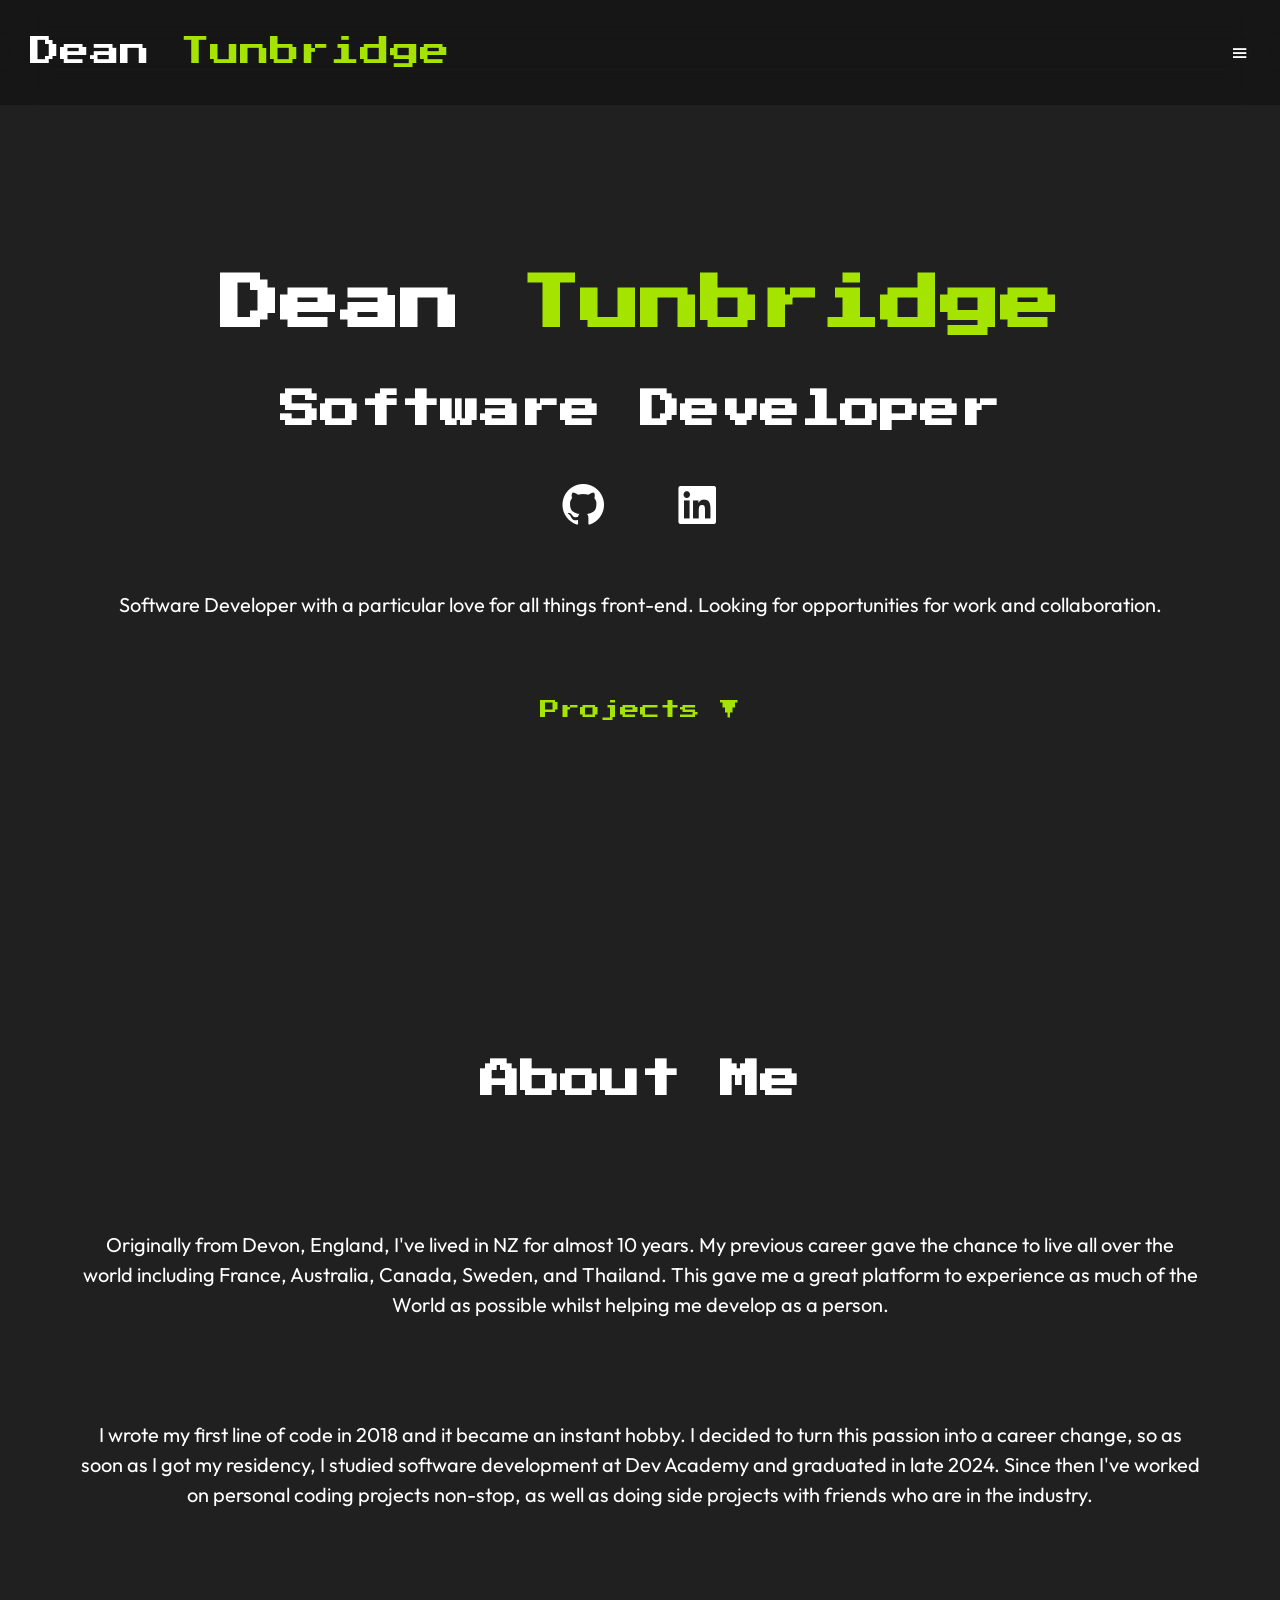
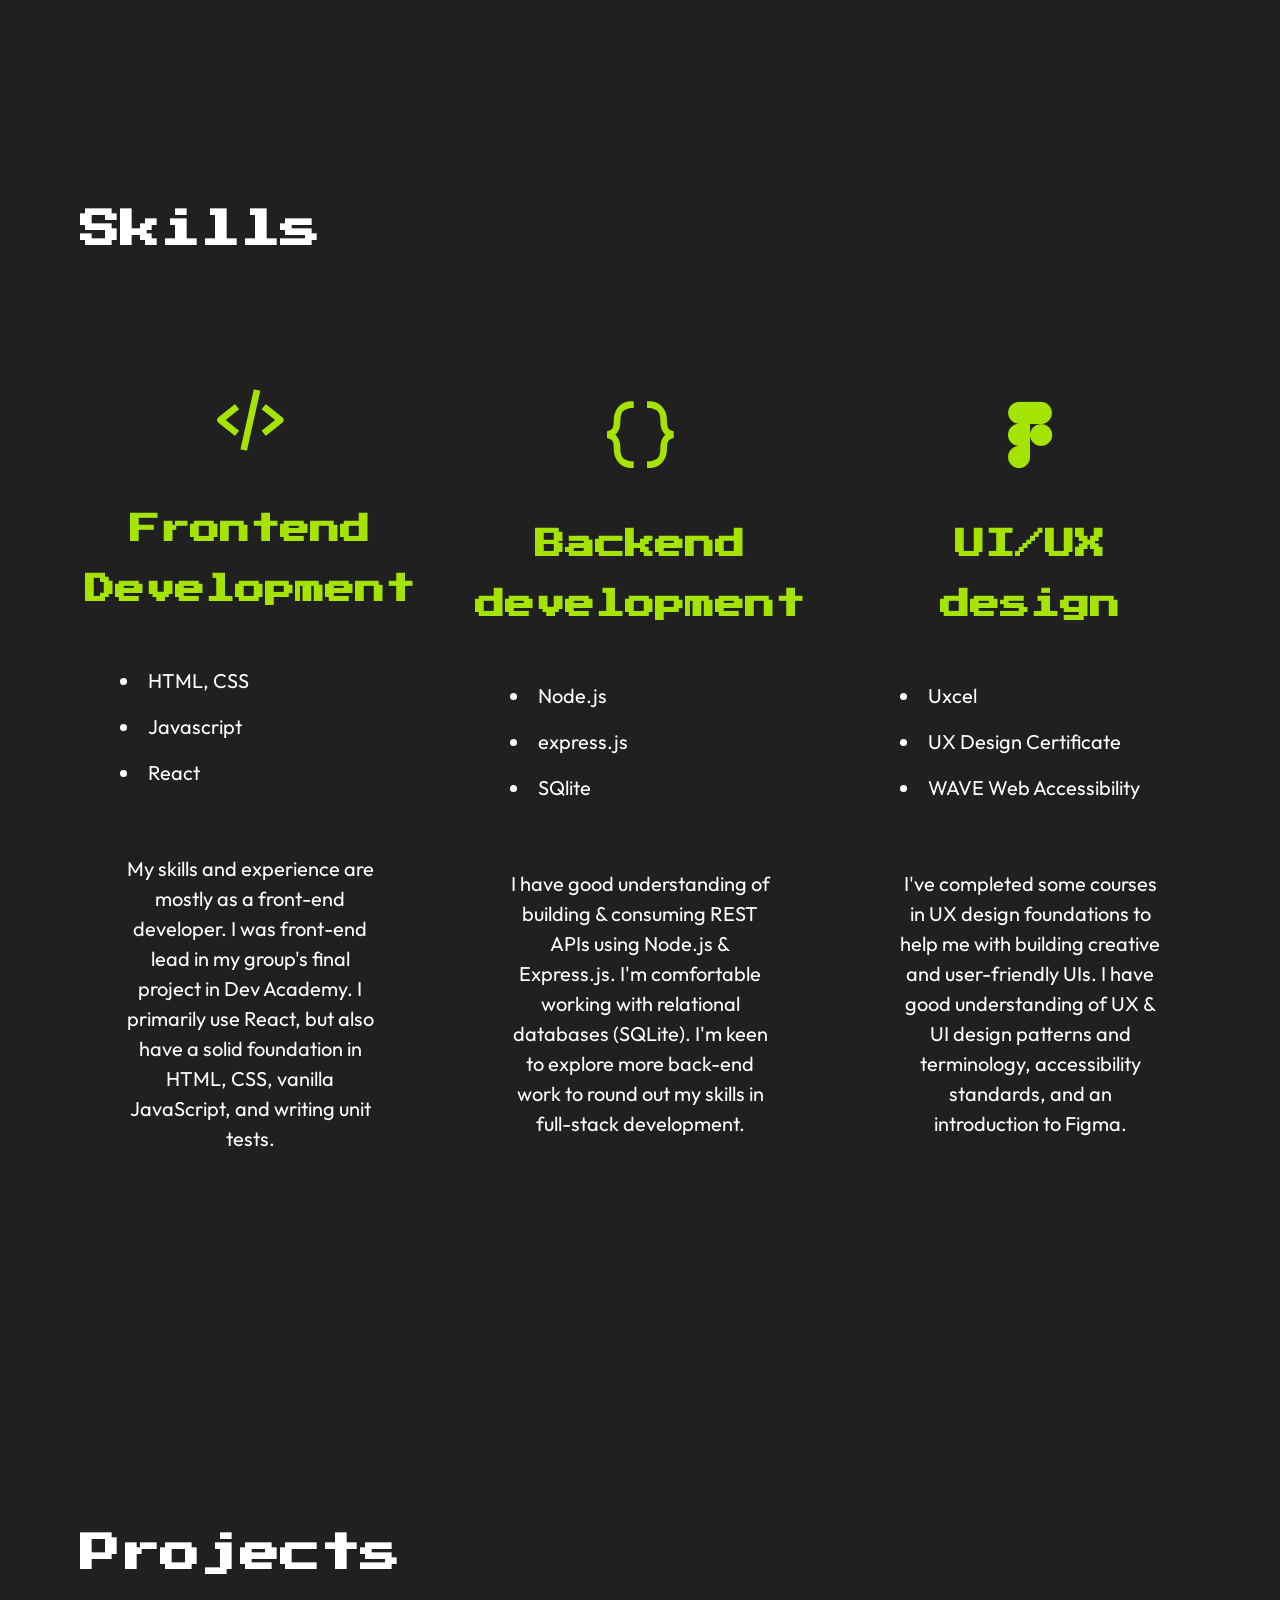
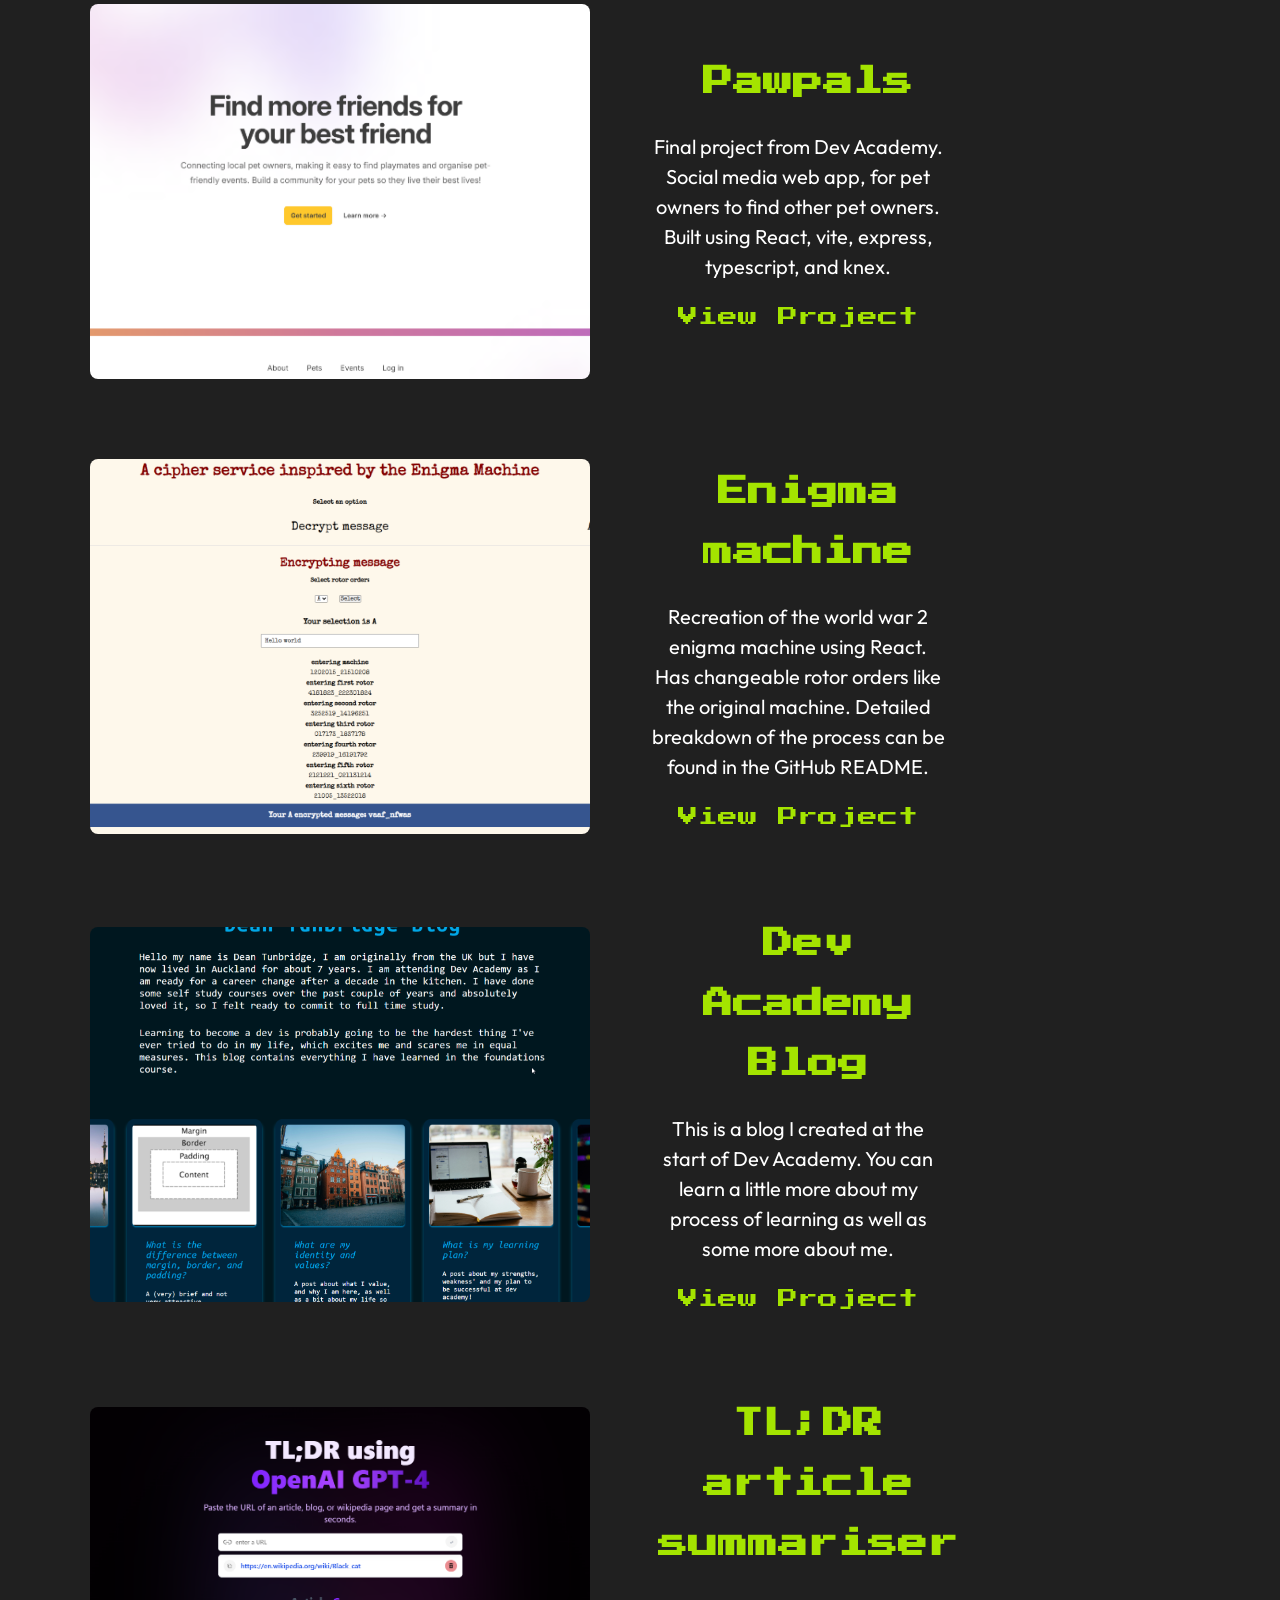
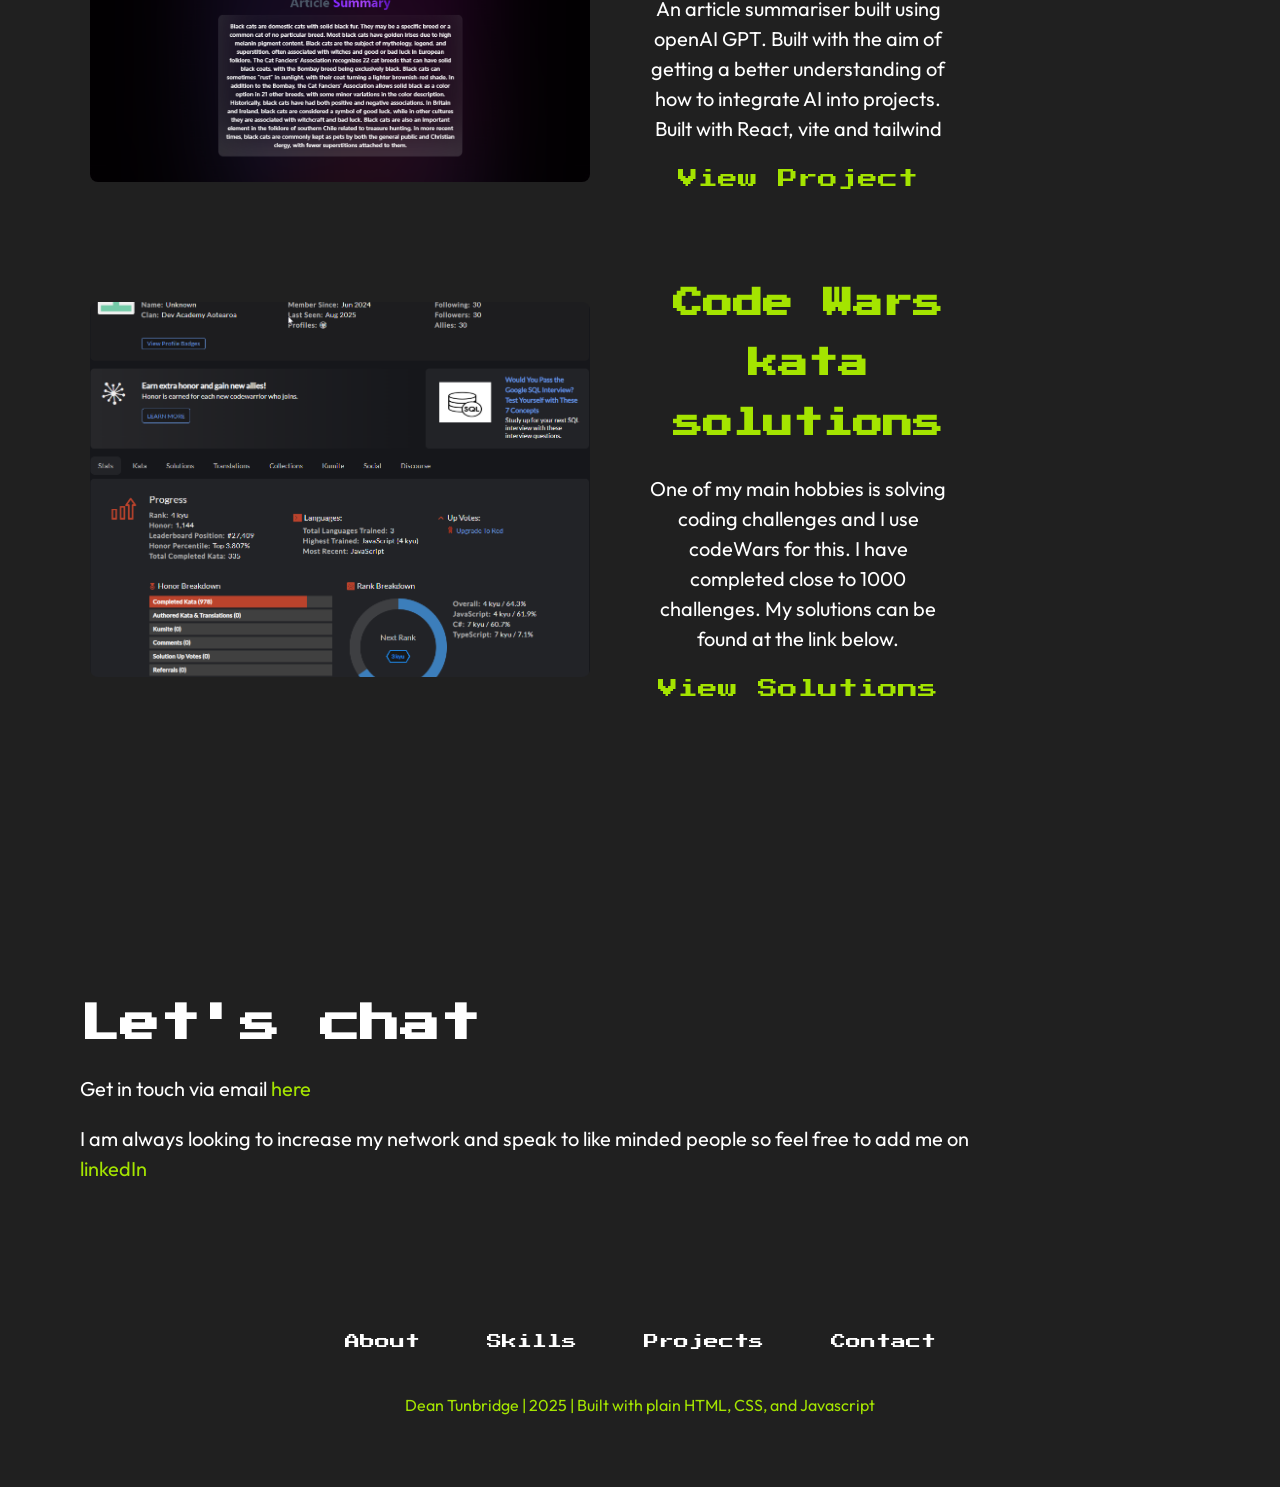
==== index.html @ 89204136 "fix typo and capitalise words" ====
<!DOCTYPE html>
<html lang="en">
  <head>
    <meta charset="UTF-8" />
    <meta name="viewport" content="width=device-width, initial-scale=1.0" />
    <title>Dean Portfolio</title>
    <link rel="stylesheet" href="style.css" />
    <link
      href="https://unpkg.com/boxicons@2.1.4/css/boxicons.min.css"
      rel="stylesheet" />
    <link
      href="https://fonts.googleapis.com/css2?family=Poppins:wght@400;500;700;800&display=swap"
      rel="stylesheet" />
    <link
      href="https://fonts.googleapis.com/css2?family=Press+Start+2P&display=swap"
      rel="stylesheet" />
    <link
      href="https://fonts.googleapis.com/css2?family=Outfit:wght@100..900&display=swap"
      rel="stylesheet" />
    <link
      href="https://fonts.googleapis.com/css2?family=Open+Sans:ital,wght@0,300..800;1,300..800&display=swap"
      rel="stylesheet" />
  </head>
  <body>
    <header class="header">
      <a href="#home" class="logo logo-font"
        >Dean <span class="logo-font">Tunbridge</span></a
      >

      <nav class="navbar">
        <a href="#home">Home</a>
        <a href="#about">About</a>
        <a href="#skills">Skills</a>
        <a href="#projects">Projects</a>
        <a href="#contact">Let's chat ▼</a>
      </nav>

      <i id="menu-icon" class="bx bx-menu"></i>
      <!-- 
      <a class="gradient-btn" href="#contact">Contact</a> -->
    </header>

    <section class="home" id="home">
      <!-- <div class="home-img">
        <img src="sprite.png" alt="sprite" />
      </div> -->
      <div class="home-content">
        <h1>Dean <span> Tunbridge</span></h1>
        <h2>Software Developer</h2>
        <div class="social-icons">
          <a href="https://github.com/dean-tunbridge">
            <i class="bx bxl-github"></i>
          </a>
          <a href="https://www.linkedin.com/in/deantunbridge">
            <i class="bx bxl-linkedin-square"></i>
          </a>
        </div>
        <p>
          Software Developer with a particular love for all things front-end.
          Looking for opportunities for work and collaboration.
        </p>

        <div class="btn-group">
          <a href="#projects" class="btn">Projects ▼</a>
        </div>
      </div>
    </section>

    <section class="about" id="about">
      <div class="about-content">
        <h2>About Me</h2>
        <p>
          Originally from Devon, England, I've lived in NZ for almost 10 years.
          My previous career gave the chance to live all over the world
          including France, Australia, Canada, Sweden, and Thailand. This gave
          me a great platform to experience as much of the World as possible
          whilst helping me develop as a person.
        </p>
        <p>
          I wrote my first line of code in 2018 and it became an instant hobby.
          I decided to turn this passion into a career change, so as soon as I
          got my residency, I studied software development at Dev Academy and
          graduated in late 2024. Since then I've worked on personal coding
          projects non-stop, as well as doing side projects with friends who are
          in the industry.
        </p>
      </div>
    </section>

    <section class="skills" id="skills">
      <h2>Skills</h2>
      <div class="skills-container">
        <div class="skills-box">
          <div class="skills-info">
            <i class="bx bx-code-alt"></i>
            <h3>Frontend Development</h3>
            <ul>
              <li>HTML, CSS</li>
              <li>Javascript</li>
              <li>React</li>
            </ul>
            <p>
              My skills and experience are mostly as a front-end developer. I
              was front-end lead in my group's final project in Dev Academy. I
              primarily use React, but also have a solid foundation in HTML,
              CSS, vanilla JavaScript, and writing unit tests.
            </p>
          </div>
        </div>

        <div class="skills-box">
          <div class="skills-info">
            <i class="bx bx-code-curly"></i>
            <h3>Backend development</h3>
            <ul>
              <li>Node.js</li>
              <li>express.js</li>
              <li>SQlite</li>
            </ul>
            <p>
              I have good understanding of building & consuming REST APIs using
              Node.js & Express.js. I'm comfortable working with relational
              databases (SQLite). I'm keen to explore more back-end work to
              round out my skills in full-stack development.
            </p>
          </div>
        </div>

        <div class="skills-box">
          <div class="skills-info">
            <i class="bx bxl-figma"></i>
            <h3>UI/UX design</h3>
            <ul>
              <li>Uxcel</li>
              <li>UX Design Certificate</li>
              <li>WAVE Web Accessibility</li>
            </ul>
            <p>
              I've completed some courses in UX design foundations to help me
              with building creative and user-friendly UIs. I have good
              understanding of UX & UI design patterns and terminology,
              accessibility standards, and an introduction to Figma.
            </p>
          </div>
        </div>
      </div>
    </section>

    <section class="projects" id="projects">
      <h2>Projects</h2>
      <div class="projects-box">
        <div class="project-card">
          <img class="project-img" src="pawpals-before.png" alt="pawpals" />
          <div class="project-text-content">
            <h3>Pawpals</h3>
            <p>
              Final project from Dev Academy. Social media web app, for pet
              owners to find other pet owners. Built using React, vite, express,
              typescript, and knex.
            </p>
            <a href="https://pawpals.pushed.nz/" class="card-link">
              <span class="projects-btn">View Project</span>
            </a>
          </div>
        </div>

        <div class="project-card">
          <img class="project-img" src="enigma-before.png" alt="enigma" />
          <div class="project-text-content">
            <h3>Enigma machine</h3>
            <p>
              Recreation of the world war 2 enigma machine using React. Has
              changeable rotor orders like the original machine. Detailed
              breakdown of the process can be found in the GitHub README.
            </p>
            <a
              href="https://github.com/dean-tunbridge/enigma-machine"
              class="card-link">
              <span class="projects-btn">View Project</span>
            </a>
          </div>
        </div>

        <div class="project-card">
          <img class="project-img" src="blog-before.png" alt="blog" />
          <div class="project-text-content">
            <h3>Dev Academy Blog</h3>
            <p>
              This is a blog I created at the start of Dev Academy. You can
              learn a little more about my process of learning as well as some
              more about me.
            </p>
            <a
              href="https://github.com/dean-tunbridge/dean-tunbridge.github.io"
              class="card-link">
              <span class="projects-btn">View Project </span>
            </a>
          </div>
        </div>

        <div class="project-card">
          <img class="project-img" src="TLDR-after.png" alt="TLDR" />
          <div class="project-text-content">
            <h3>TL;DR article summariser</h3>
            <p>
              An article summariser built using openAI GPT. Built with the aim
              of getting a better understanding of how to integrate AI into
              projects. Built with React, vite and tailwind
            </p>
            <a
              href="https://github.com/dean-tunbridge/ai-tldr"
              class="card-link">
              <span class="projects-btn">View Project</span>
            </a>
          </div>
        </div>

        <div class="project-card">
          <img class="project-img" src="codewars-before.png" alt="codewars" />
          <div class="project-text-content">
            <h3>Code Wars kata solutions</h3>
            <p>
              One of my main hobbies is solving coding challenges and I use
              codeWars for this. I have completed close to 1000 challenges. My
              solutions can be found at the link below.
            </p>
            <a
              href="https://www.codewars.com/users/dean-tunbridge/completed_solutions"
              class="card-link">
              <span class="projects-btn">View Solutions</span>
            </a>
          </div>
        </div>
      </div>
    </section>

    <!-- <section class="contact" id="contact">
      <h2 class="heading">Let's chat</h2>

      <form action="#">
        <div class="input-group">
          <div class="input-box">
            <label for="name">Name</label>
            <input type="text" id="name" placeholder="Name" />
            <label for="email">Email</label>
            <input type="email" id="email" placeholder="email" />
          </div>
          <div class="input-box">
            <label for="contact">Contact Number</label>
            <input type="number" id="contact" placeholder="Contact Number" />
            <label for="subject">Subject</label>
            <input type="text" id="subject" placeholder="Subject" />
          </div>
        </div>
        <div class="input-group-2">
          <label for="message">Your Message</label>
          <textarea
            id="message"
            placeholder="Your Message"
            cols="38"
            rows="10"></textarea>

          <input type="submit" value="Send Message" class="btn" />
        </div>
      </form>
    </section> -->

    <section section class="contact" id="contact">
      <h2>Let's chat</h2>
      <p>
        Get in touch via email
        <a href="mailto:deantunbridgedev@gmail.com">here</a>
      </p>
      <p>
        I am always looking to increase my network and speak to like minded
        people so feel free to add me on
        <a href="https://www.linkedin.com/in/deantunbridge" class="card-link"
          >linkedIn</a
        >
      </p>
    </section>
    <footer>
      <ul>
        <li>
          <a href="#about">About</a>
        </li>
        <li>
          <a href="#skills">Skills</a>
        </li>
        <li>
          <a href="#projects">Projects</a>
        </li>
        <li>
          <a href="#contact">Contact</a>
        </li>
      </ul>
      <p class="copyright">
        Dean Tunbridge | 2025 | Built with plain HTML, CSS, and Javascript
      </p>
    </footer>
    <script src="script.js"></script>
  </body>
</html>
---- style.css ----
* {
  margin: 0;
  padding: 0;
  box-sizing: border-box;
  text-decoration: none;
  scroll-behavior: smooth;
  font-family: 'Outfit', sans-serif;
}

/* CURSOR */
/* *,
input,
textarea,
select,
button,
a,
img {
  cursor: url('/cursor.png'), auto !important;
}

body.click,
body.click * {
  cursor: url('/cursor-click.png'), auto !important;
} */

:root {
  /* BASE COLORS */
  --bg-color: #202020;
  --secondary-bg-color: #6b950005;
  --white: #ffffff;
  --primary-color: #545454;
  --secondary-color: #a4e400;

  /* NEW PALETTE IDEAS */
  --eggshell: #faf3dd;
}

html {
  overflow-x: hidden;
  font-size: 20px;
}

body {
  background: var(--bg-color);
  color: var(--white);
  /* cursor: url('/cursor.png'), auto; */
}

h1,
h2,
h3 {
  font-family: 'Press Start 2P', system-ui;
}

h1 {
  color: white;
  font-size: 3rem;
  line-height: 150%;
}

h2 {
  color: var(--white);
  font-size: 2rem;
  padding-top: 1.5rem;
  line-height: 150%;
}

h3 {
  color: var(--secondary-color);
  font-size: 1.5rem;
  line-height: 200%;
}

p {
  margin: 1rem 0;
  font-size: 1rem;
  line-height: 150%;
}

section {
  height: auto;
  padding: 4rem;
  margin: 4rem auto 0 auto;
  max-width: 1280px;
}

/* HEADER */

.header {
  position: fixed;
  width: 100%;
  top: 0;
  left: 0;
  padding: 1.5rem;
  background: rgba(0, 0, 0, 0.3);
  backdrop-filter: blur(20px);
  display: flex;
  justify-content: space-between;
  align-items: center;
  z-index: 1000;
}

#menu-icon {
  font-size: 1rem;
  color: var(--white);
  display: none;
  cursor: pointer;
}

.logo {
  font-size: 1.5rem;
  color: var(--white);
  transition: 0.2s ease-in-out;
}

.logo-font {
  font-family: 'Press Start 2P', system-ui;
}

.logo:hover {
  transform: scale(1.02) translateY(-5px);
}

span {
  font-family: 'Press Start 2P', system-ui;
  color: #a4e400;
  line-height: 150%;
}

/* NAVBAR */

.navbar.active {
  z-index: 1000;
  background: rgba(0, 0, 0, 0.3);
  backdrop-filter: blur(20px);
  width: 33%;
}

.navbar a {
  font-size: 0.5rem;
  font-family: 'Press Start 2P', system-ui;
  color: var(--white);
  margin-left: 4rem;
  transition: 0.2s ease-in-out;
  border-bottom: 3px solid transparent;
}

.navbar a:hover {
  color: var(--secondary-color);
}

.navbar a:nth-child(5) {
  color: var(--secondary-color);
}

.navbar a:nth-child(5):hover {
  color: var(--white);
}

/* HOME SECTION */

.home {
  display: flex;
  align-items: center;
  justify-content: center;
  gap: 1rem;
}

.home-content {
  display: flex;
  flex-direction: column;
  align-items: center;
  text-align: left;
  padding-top: 4rem;
}

.home-img img {
  width: 400px;
  height: 400px;
  justify-content: center;
  align-items: center;
  border: 8px #a0a0a0 solid;
  border-radius: 8px;
  transition: transform 0.2s ease;
}

.home-img img:hover {
  transform: scale(1.01) translateY(-2px);
  box-shadow: inset -4px -4px #2c2c2c;
  border-radius: 8px;
}

/* SOCIAL ICONS & BUTTONS*/

.social-icons a {
  display: inline-flex;
  justify-content: center;
  align-items: center;
  font-size: 2.5rem;
  padding: 1rem;
  background: transparent;
  color: white;
  margin: 1rem 0.5rem;
  transition: 0.2s ease-in-out;
}

.social-icons a:hover {
  color: #00b8f8;
  transform: scale(1.01) translateY(-2px);
}

.social-icons a:first-child:hover {
  color: white;
  transform: scale(1.01) translateY(-2px);
}

.btn-group {
  margin-top: 1.5rem;
  padding-top: 1.5rem;
  display: flex;
  gap: 1.5rem;
}

.btn {
  font-family: 'Press Start 2P', system-ui;
  font-size: 1rem;
  color: var(--secondary-color);
  background-color: var(--bg-color);
  white-space: nowrap;
}

.btn:hover {
  color: #537400;
}

/* ABOUT ME SECTION */

.about {
  display: flex;
  justify-content: center;
  align-items: center;
  text-align: left;
}

.about-content {
  display: flex;
  flex-direction: column;
  gap: 3rem;
}

.about-content .btn {
  max-width: 33%;
  margin: 0;
}

::-webkit-scrollbar {
  width: 20px;
}

::-webkit-scrollbar-thumb {
  background-color: #a4e400;
}

::-webkit-scrollbar-track {
  background-color: var(--main-color);
}

/* SKILLS SECTION */

.skills {
  color: black;
}

.skills-container {
  display: grid;
  grid-template-columns: repeat(auto-fit, minmax(300px, 1fr));
  justify-content: center;
  gap: 2rem;
  padding: 4rem 0;
  max-width: 1400px;
  margin: 0 auto;
}

.skills-box {
  background-color: var(--secondary-bg-color);
  color: white;
  transition: 0.2s ease-in-out;
  border-radius: 8px;
  display: flex;
  justify-content: center;
  align-items: center;
  height: 100%;
  width: 100%;
}

.skills-info {
  display: flex;
  flex-direction: column;
  justify-content: center;
  align-items: center;
  padding: 2rem;
  max-width: 400px;
  width: 100%;
  text-align: center;
}

.skills-info i {
  font-size: 4rem;
  margin: 2rem 0;
  color: #a4e400;
}

.skills-info h4 {
  font-family: 'Press Start 2P', system-ui;
  font-size: 1rem;
  color: #a4e400;
}

.skills-info ul {
  list-style-position: inside;
  padding-left: 0;
  margin: 1.5rem 0;
  width: 100%;
  max-width: 300px;
  text-align: left;
}

.skills-info li {
  margin: 0.8rem 0;
  font-size: 1rem;
  line-height: 1.5;
}

/* PROJECTS SECTION */

.projects-box {
  display: flex;
  flex-direction: column;
  place-items: left;
  gap: 2rem;
  row-gap: 2rem;
  align-items: left;
  justify-content: left;
}

.project-card {
  background-color: var(--secondary-bg-color);
  display: flex;
  align-items: center;
  text-align: left;
  border-radius: 8px;
  padding: 1rem;
  margin: 1rem 0;
  width: 100%;
}

.project-card h3 {
  margin-left: 1rem;
}

.project-card p {
  margin: 1rem;
}

.project-text-content {
  display: flex;
  flex-direction: column;
  justify-content: center;
  align-items: center;
  text-align: center;
  flex: 1;
}

.projects-btn {
  font-family: 'Press Start 2P', system-ui;
  font-size: 1rem;
  color: var(--secondary-color);
  background-color: var(--second-bg-color);
  white-space: nowrap;
  margin-top: 2rem;
}

.projects-btn:hover {
  color: #537400;
}

.project-card img {
  width: 100%;
  max-width: 500px;
  height: auto;
  aspect-ratio: 4 / 3;
  object-fit: cover;
  border-radius: 8px;
  padding: 0;
  margin: 0;
  display: block;
}

.card-link {
  display: block;
  text-decoration: none;
  color: inherit;
}

/* CONTACT SIMPLE EMAIL AND LINKEDIN */

.contact a {
  color: var(--secondary-color);
}

/* CONTACT FULL FORM LAYOUT*/

.contact form {
  display: flex;
  flex-direction: column;
  align-items: center;
  justify-content: center;
  gap: 3rem;
  margin: 5rem;
}

.contact input {
  padding-top: 3rem;
  border: none;
}

.contact form .input-box input,
.contact form textarea {
  font-family: 'Press Start 2P', system-ui;
  width: 100%;
  padding: 2.5rem;
  margin: 3rem 0;
  font-size: 1.5rem;
  border-radius: 8px;
  color: black;
  background-color: var(white);
  resize: none;
}

.input-group label {
  font-family: 'Press Start 2P', system-ui;
  color: var(--secondary-color);
  font-size: 1.5rem;
  text-align: left;
}

.input-group-2 label {
  font-family: 'Press Start 2P', system-ui;
  color: var(--secondary-color);
  font-size: 1.5rem;
  text-align: left;
}

/* FOOTER */

footer {
  background-color: var(--bg-color);
  padding: 50px 0;
}

footer ul {
  text-align: center;
  font-size: 0.75rem;
}

footer ul li {
  display: inline-block;
  margin: 0 32px;
}

footer ul li a {
  font-family: 'Press Start 2P', system-ui;
  color: white;
  transition: 0.2s ease-in-out;
}

footer ul li a:hover {
  border-bottom: 3px solid var(--main-color);
}

footer .copyright {
  color: var(--secondary-color);
  text-align: center;
  margin-top: 40px;
  font-size: 16px;
}

/* RESPONSIVE */

/* larger screens */
@media (max-width: 1285px) {
  #menu-icon {
    display: block;
  }

  .navbar {
    position: absolute;
    top: 100%;
    right: 0;
    width: 50%;
    padding: 1rem 3rem;
    background: rgba(0, 0, 0, 0.8);
    border-bottom-left-radius: 2rem;
    border-left: 2px solid var(--main-color);
    border-bottom: 2px solid var(--main-color);
    display: none;
  }

  .navbar a {
    display: block;
    font-size: 2rem;
    margin: 3rem;
    color: var(--white);
  }

  .navbar.active {
    display: block;
  }

  .home {
    flex-direction: column-reverse;
    margin: 5rem 0;
    gap: 5rem;
  }

  .home-content {
    align-items: center;
    text-align: center;
  }

  .home-img {
    width: 56vw;
  }

  .about {
    flex-direction: column-reverse;
    text-align: center;
  }

  .about h2 {
    text-align: center;
    margin: 2rem 0;
  }

  .about img {
    width: 52vw;
  }

  .skills-info {
    max-width: 400px;
    width: 100%;
    padding: 2rem;
    margin: 2rem auto;
  }

  .skills-container {
    display: grid;
    grid-template-columns: repeat(auto-fit, minmax(300px, 1fr));
    align-items: left;
    gap: 2.5rem;
    padding: 0;
    margin: 0;
  }

  .skills-box {
    display: flex;
    justify-content: left;
    align-items: left;
    height: 100%;
    background-color: var(--second-bg-color);
    transition: 0.2s ease-in-out;
    color: white;
  }

  .project-card {
    display: flex;
    align-items: left;
    text-align: left;
    background-color: var(--second-bg-color);
    border-radius: 8px;
    padding: 0.5rem;
    margin: 0.5rem 0;
    gap: 2rem;
    width: 100%;
    max-width: 80%;
  }

  .contact form {
    flex-direction: column;
  }
}

/* Tablets */
@media (max-width: 1024px) {
  html {
    font-size: 45%;
  }

  .home-content h1,
  .home-content h3 {
    font-size: 1.2rem;
  }

  .skills-info h4 {
    font-size: 2rem;
  }

  .skills-info p,
  .skills-info li {
    font-size: 1.4rem;
  }

  .project-card {
    flex-direction: column;
    max-width: 90%;
  }

  .project-card img {
    width: 100%;
    height: 220px;
    object-fit: cover;
    margin: 0 auto;
    border-radius: 20px;
  }
}

/* Phones */
@media (max-width: 768px) {
  html {
    font-size: 42%;
  }

  .header {
    padding: 2rem 5%;
  }

  section {
    padding: 6rem 5%;
    margin-top: 8rem;
  }

  .home-content h1 {
    font-size: 2.8rem;
  }

  .home-content h3 {
    font-size: 1.2rem;
  }

  .home-content p,
  .about-content p,
  .skills-info p,
  .project-card p {
    font-size: 1.3rem;
  }

  .about-content h2,
  .skills h2,
  .project-card h3 {
    font-size: 1.3rem;
  }

  .skills-info i {
    font-size: 4rem;
  }

  .skills-info h4 {
    font-size: 2rem;
  }

  .skills-info li {
    font-size: 1.3rem;
  }

  .home-img img,
  .about img {
    width: 90%;
    height: auto;
  }

  .project-card img {
    min-width: 100%;
    max-height: 20em;
  }

  .btn {
    font-size: 1.3rem;
  }

  .btn-group {
    flex-direction: column;
    gap: 1rem;
    align-items: center;
  }

  .about-content .btn {
    max-width: 100%;
  }

  footer ul {
    font-size: 1.2rem;
  }

  .social-icons a {
    font-size: 3rem;
  }

  input,
  textarea {
    font-size: 1.3rem;
  }
}

@media (max-width: 500px) {
  .skills-container {
    grid-template-columns: 1fr;
  }
}
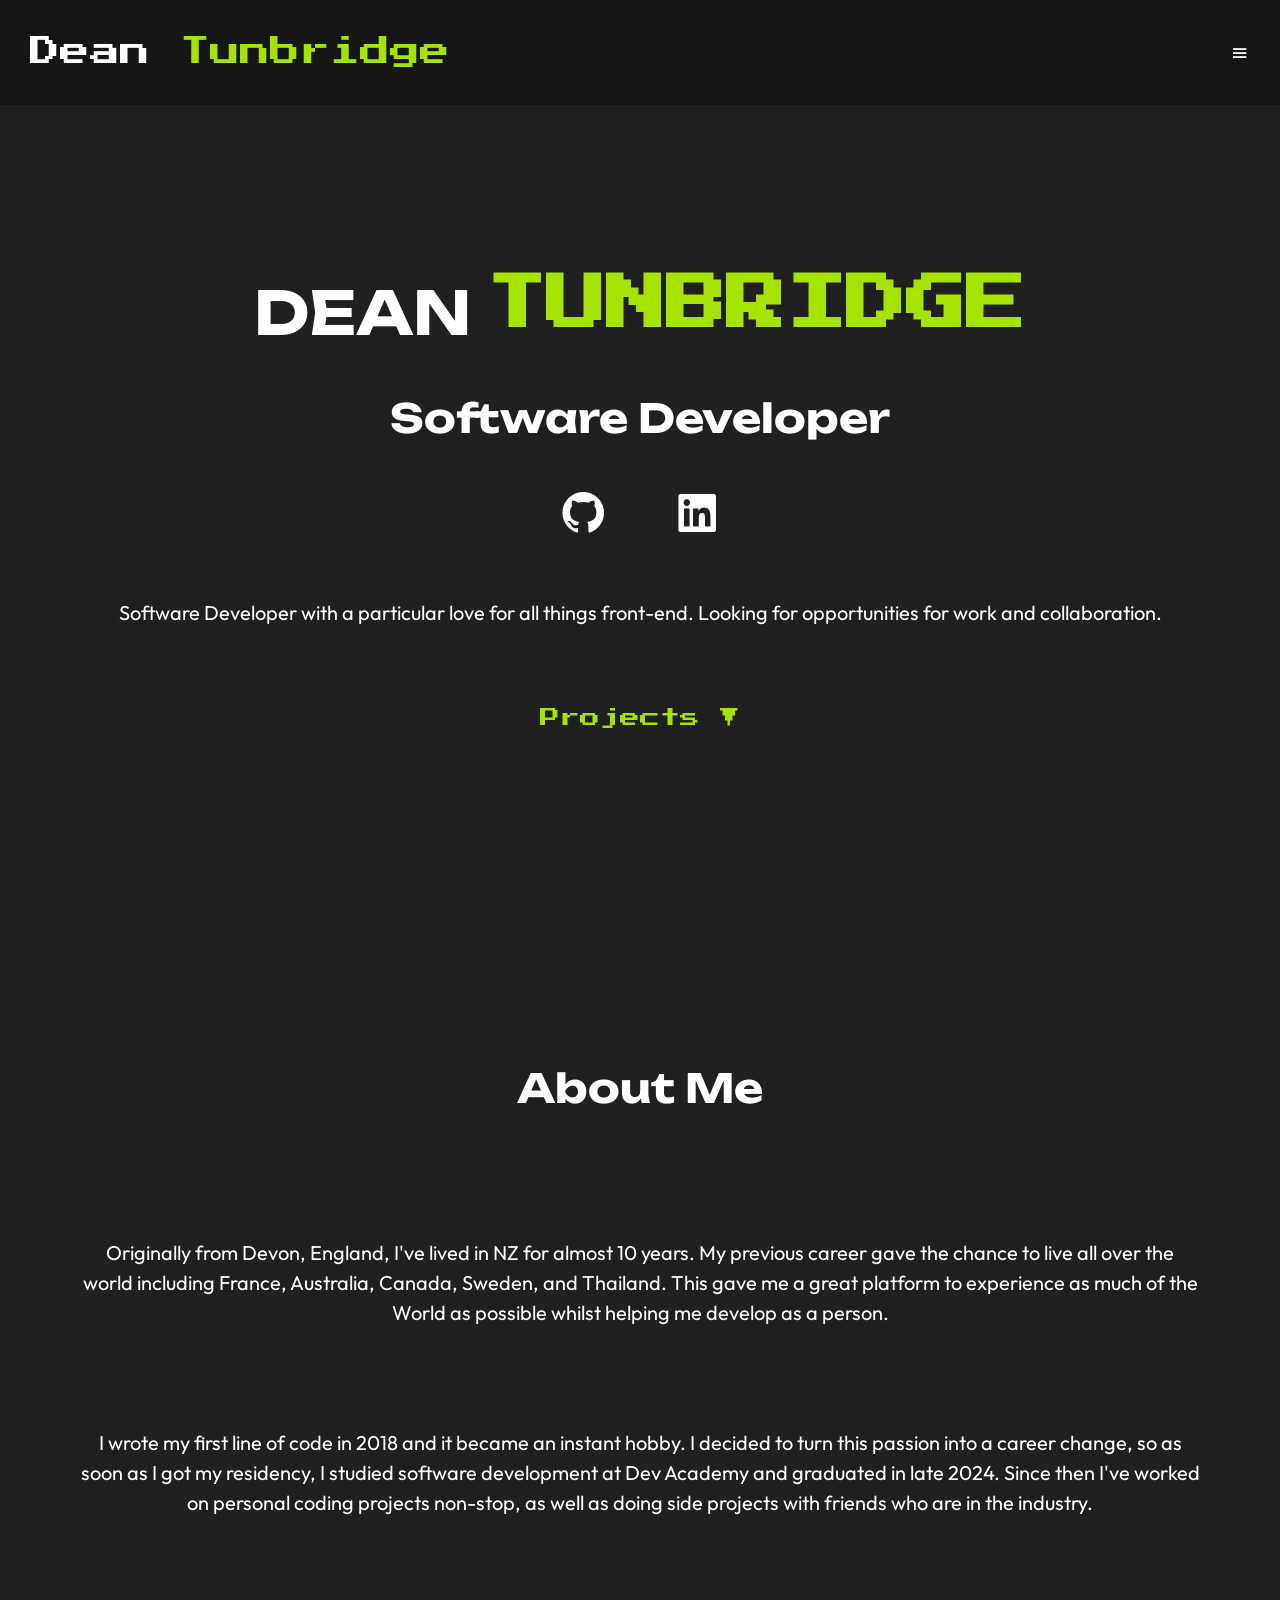
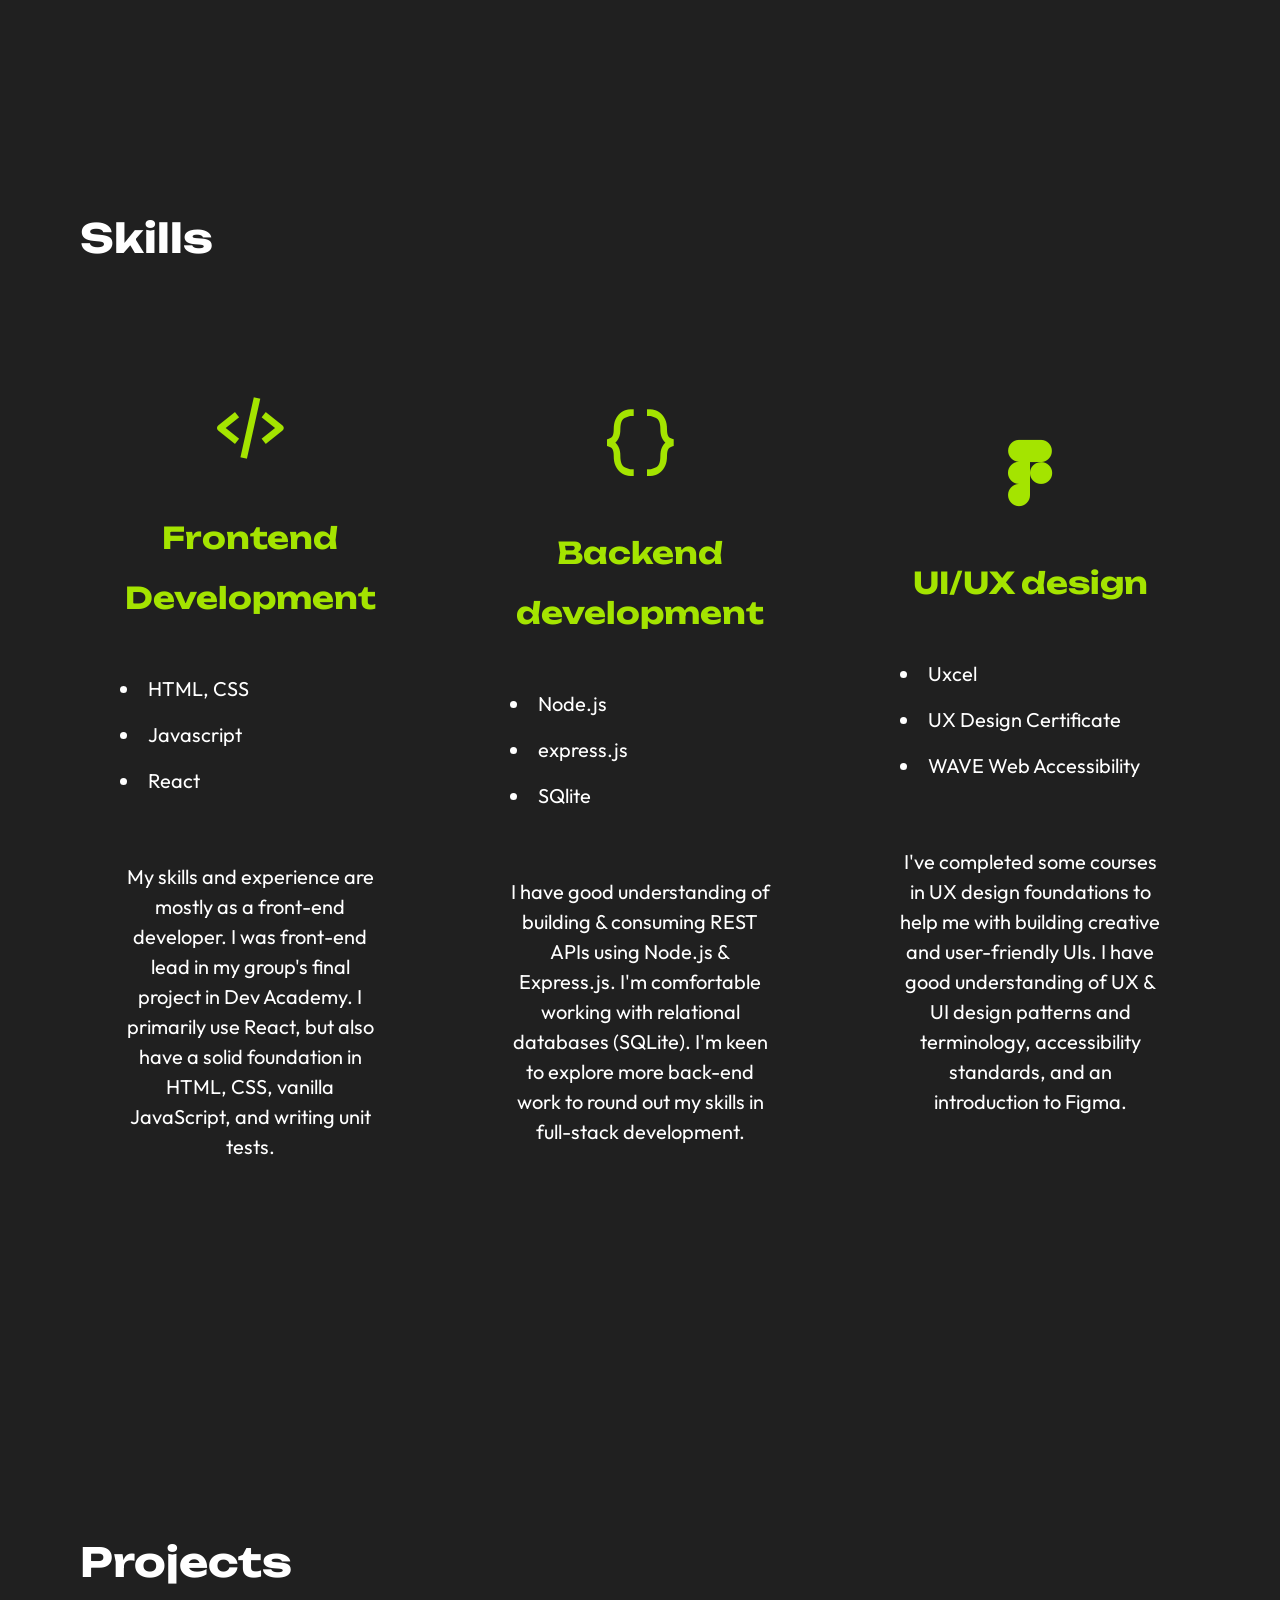
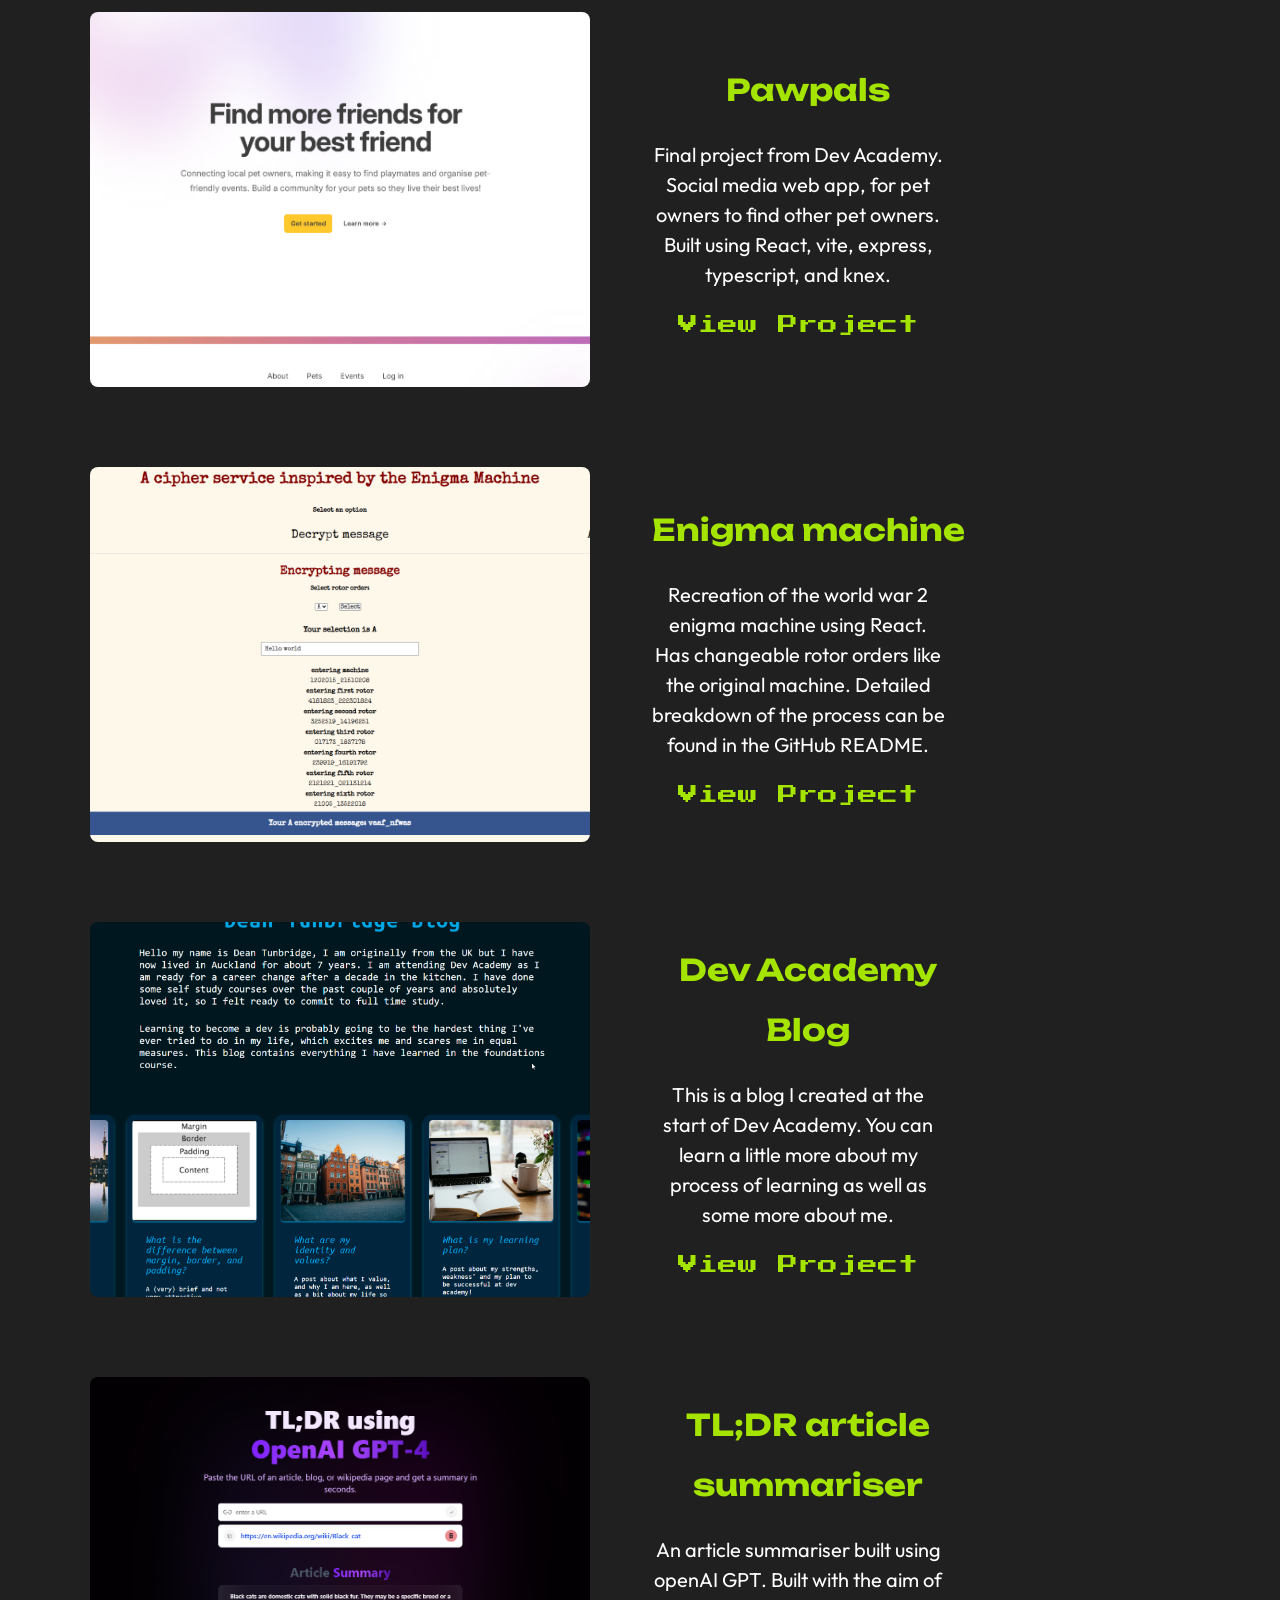
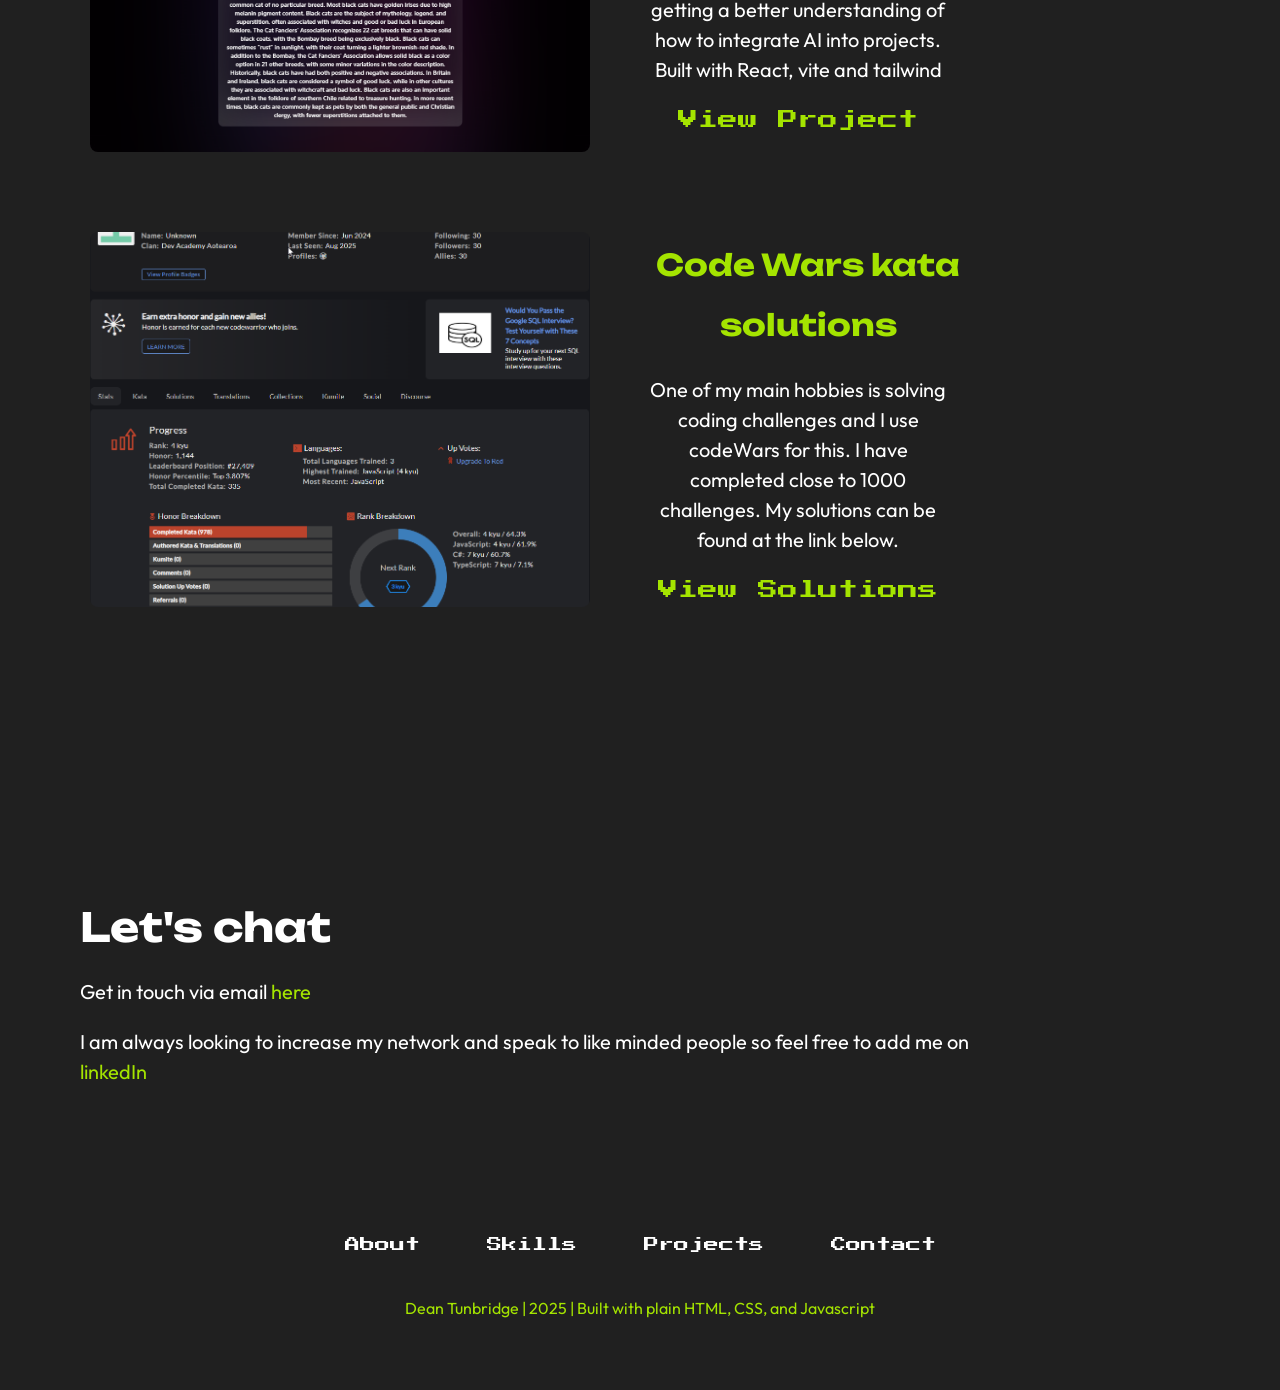
==== commit caefabbd: "change font to test" ====
--- a/index.html
+++ b/index.html
@@ -13,6 +13,9 @@
       rel="stylesheet" />
     <link
       href="https://fonts.googleapis.com/css2?family=Press+Start+2P&display=swap"
+      rel="stylesheet" />
+    <link
+      href="https://fonts.googleapis.com/css2?family=Unbounded:wght@200..900&display=swap"
       rel="stylesheet" />
     <link
       href="https://fonts.googleapis.com/css2?family=Outfit:wght@100..900&display=swap"
--- a/style.css
+++ b/style.css
@@ -33,6 +33,10 @@
 
   /* NEW PALETTE IDEAS */
   --eggshell: #faf3dd;
+  --charcoal: #2e2e2e;
+  --terracotta: #d97d54;
+  --dusty-teal: #5f8575;
+  --blush-rose: #d9a5b3;
 }
 
 html {
@@ -49,13 +53,14 @@
 h1,
 h2,
 h3 {
-  font-family: 'Press Start 2P', system-ui;
+  font-family: 'Unbounded', system-ui;
 }
 
 h1 {
   color: white;
   font-size: 3rem;
   line-height: 150%;
+  text-transform: uppercase;
 }
 
 h2 {
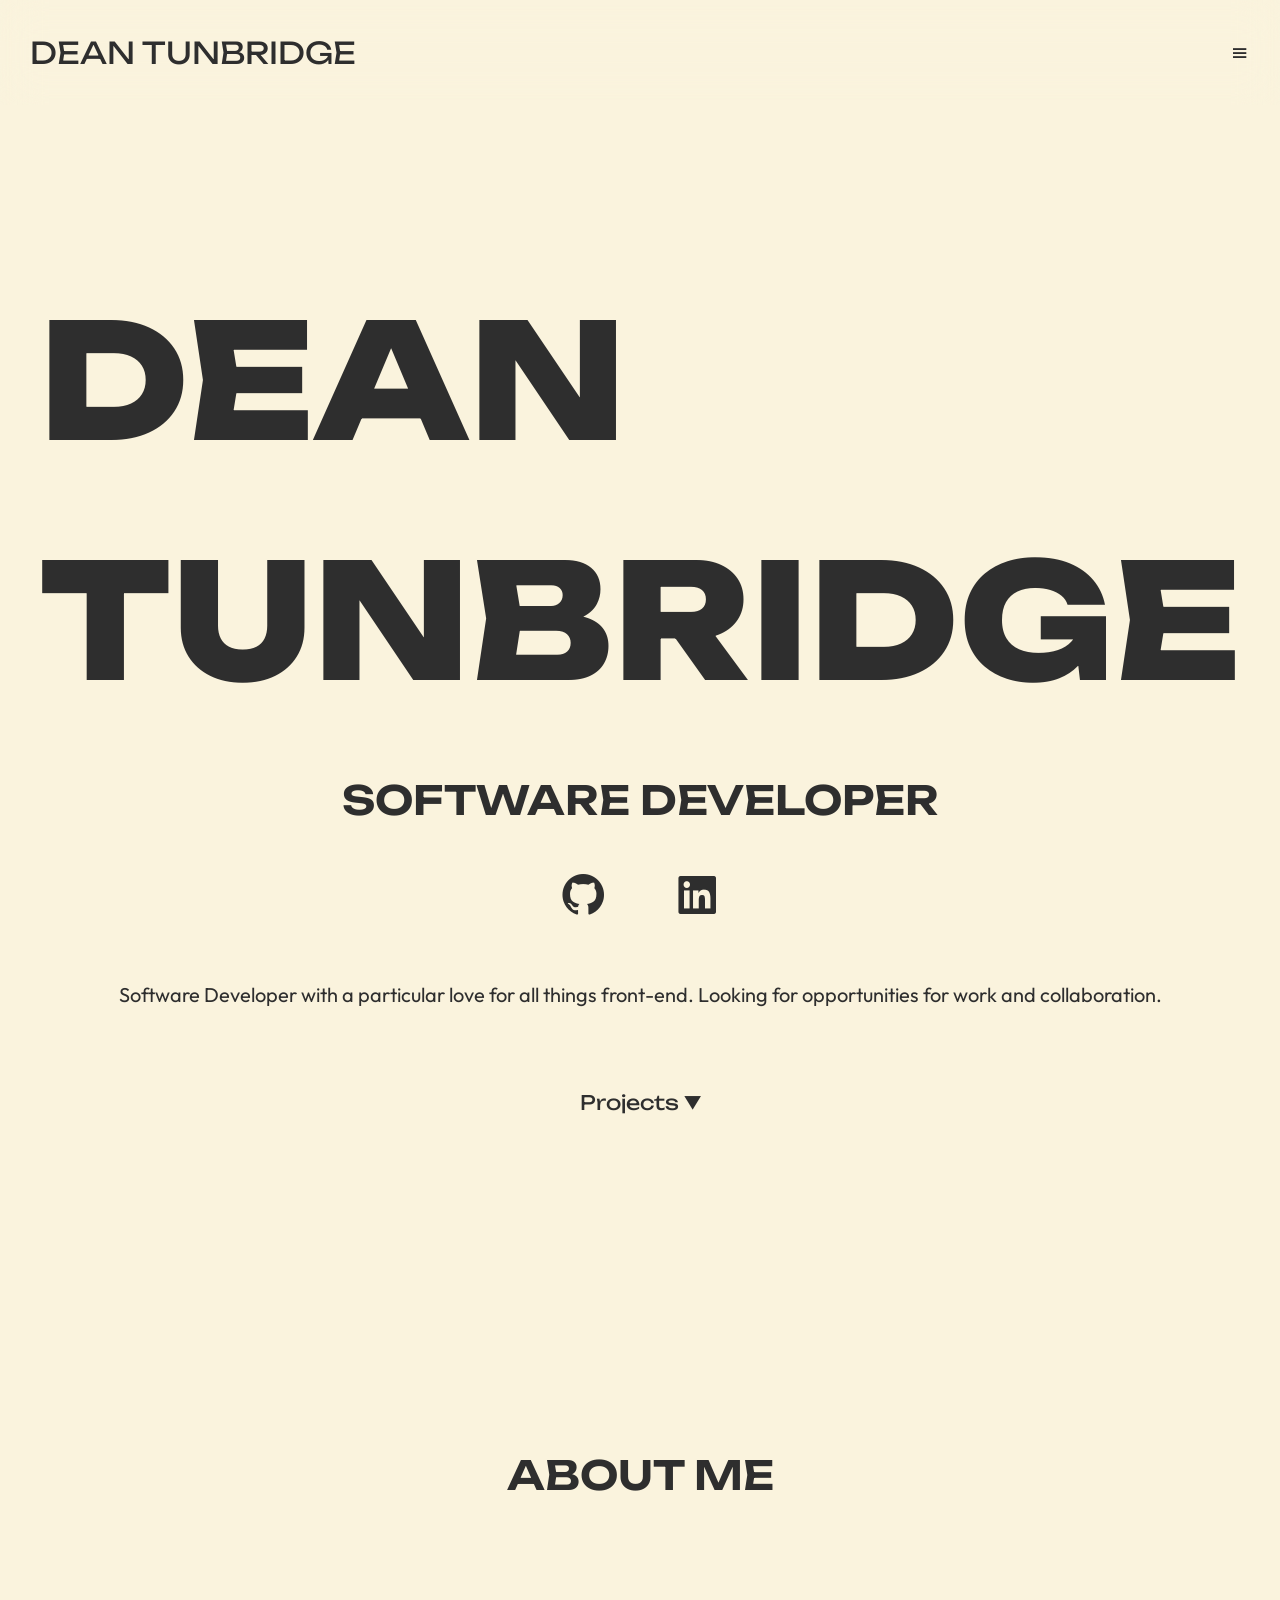
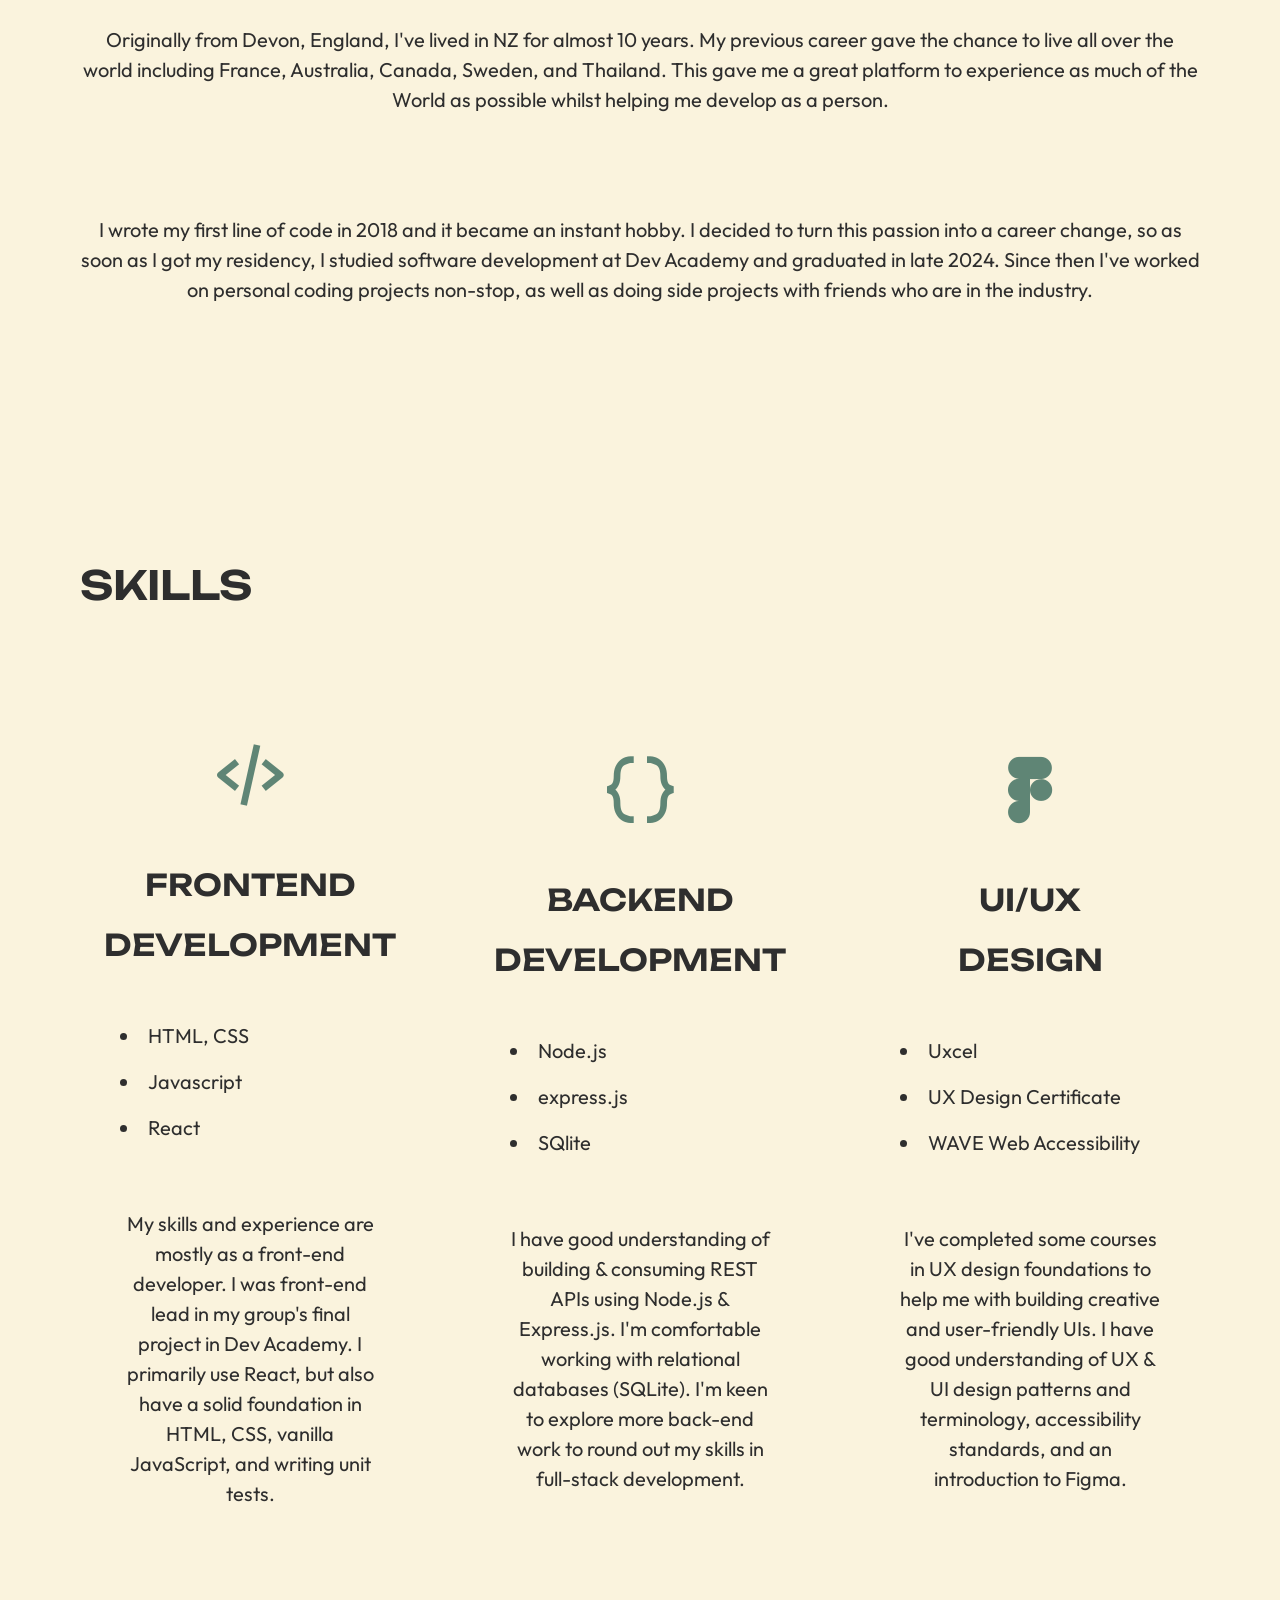
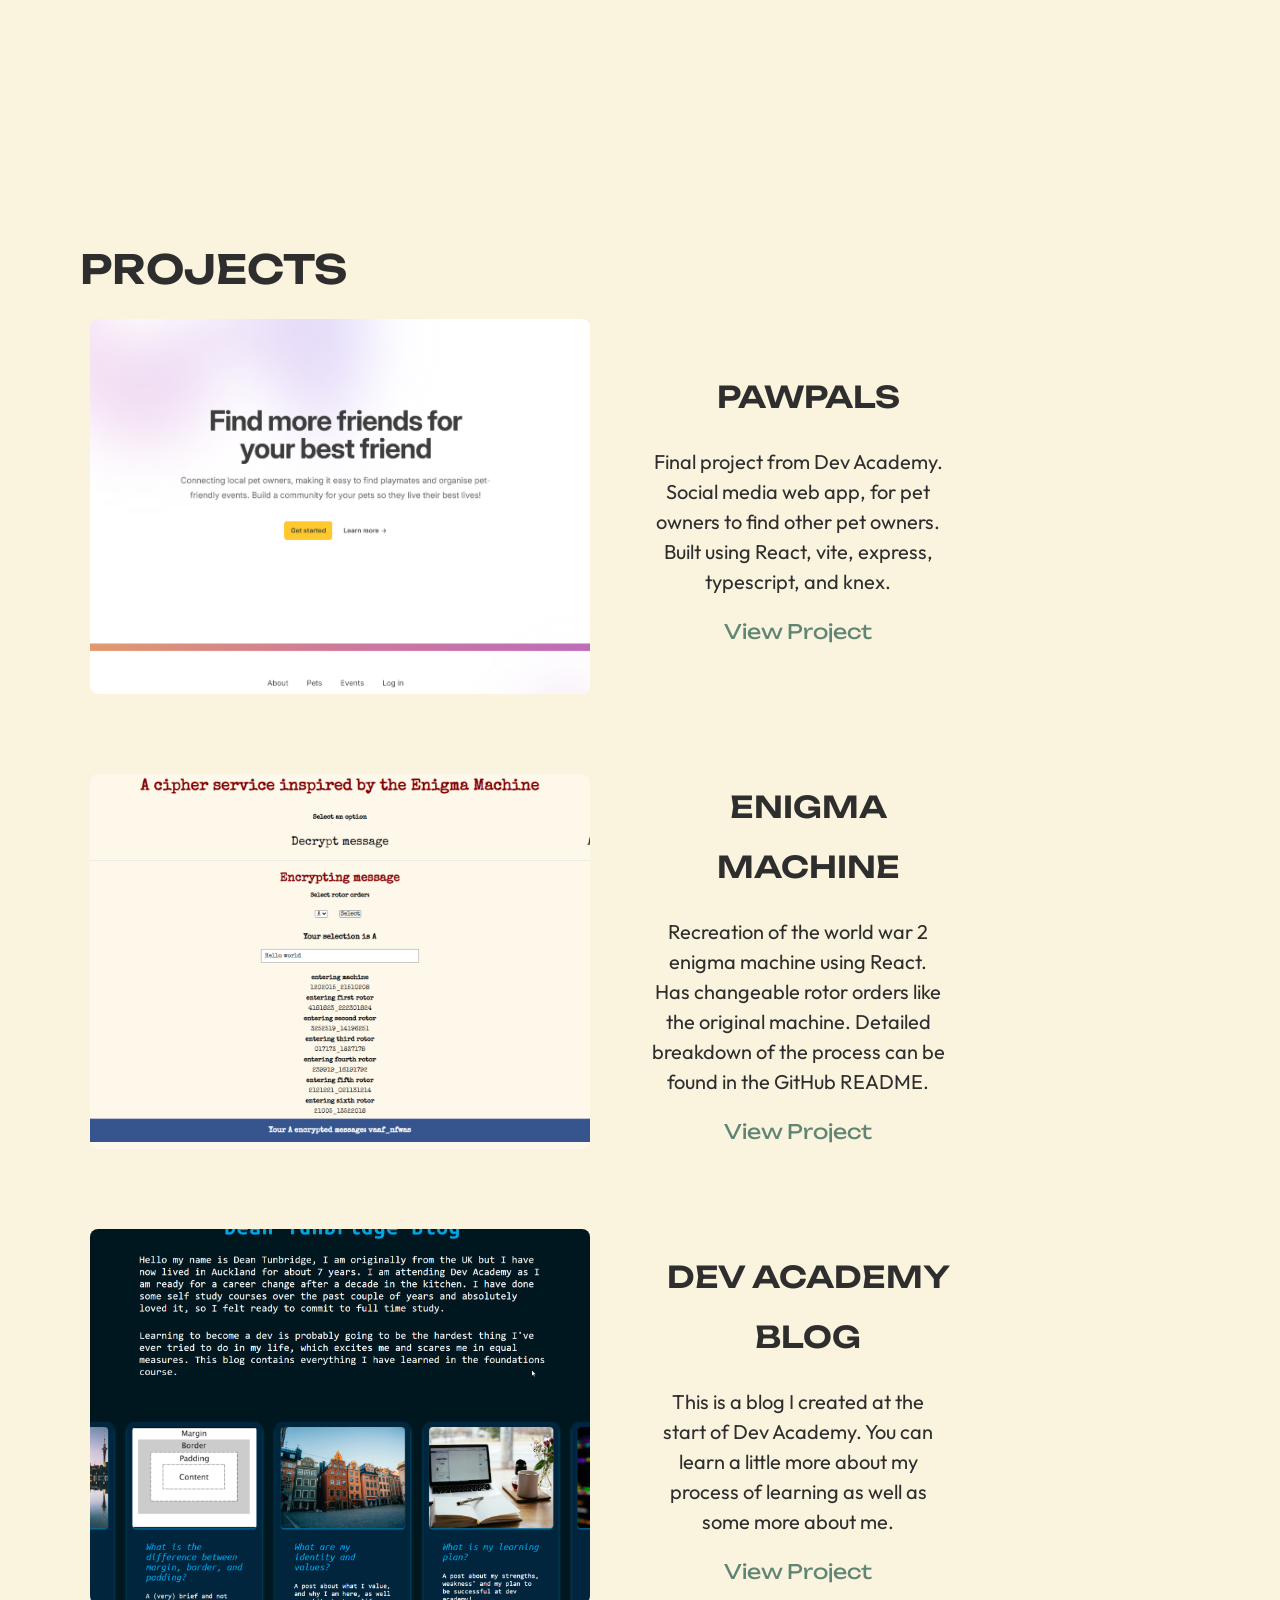
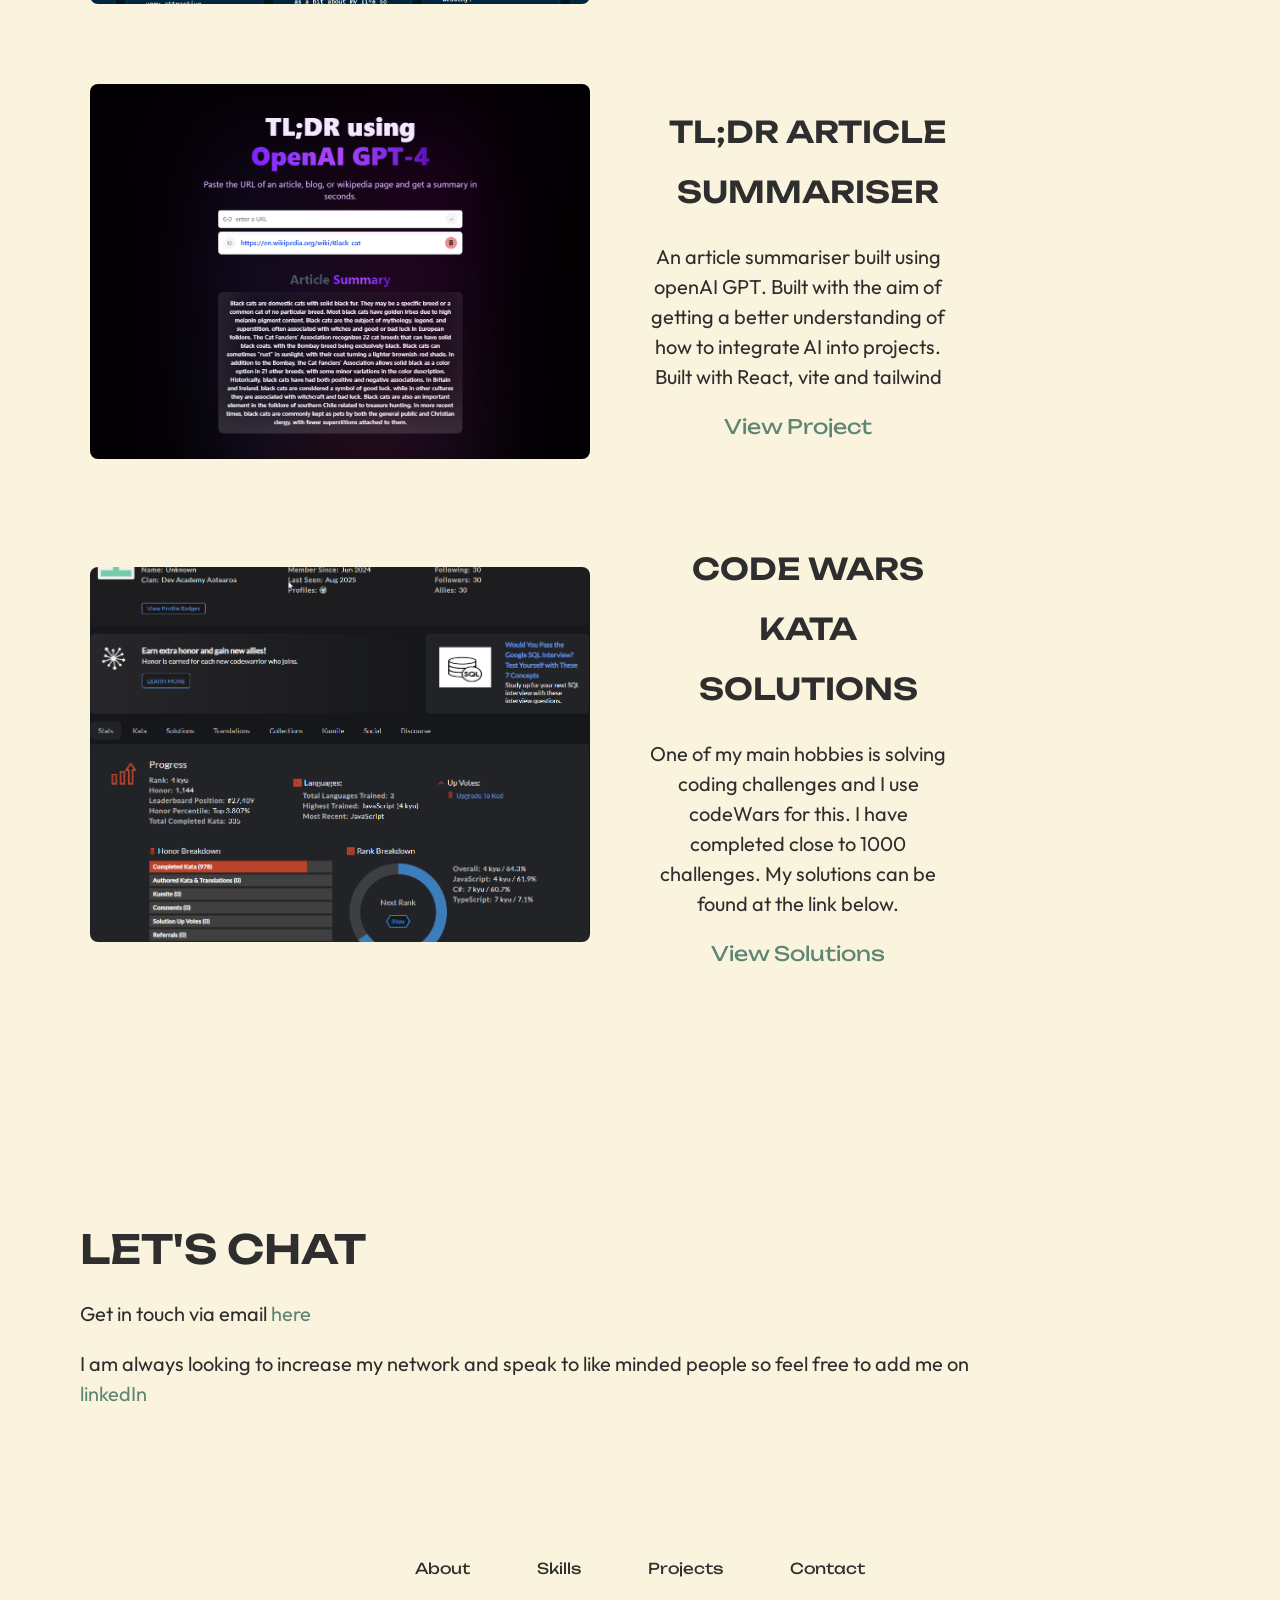
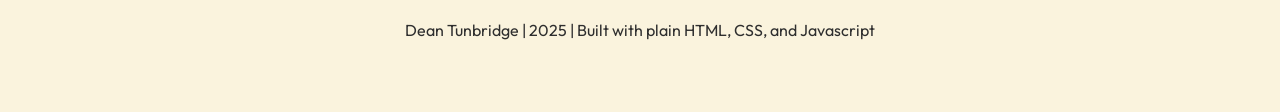
==== commit 9aef3a1f: "fix alignment of text in skills section" ====
--- a/index.html
+++ b/index.html
@@ -132,7 +132,7 @@
         <div class="skills-box">
           <div class="skills-info">
             <i class="bx bxl-figma"></i>
-            <h3>UI/UX design</h3>
+            <h3>UI/UX <br />design</h3>
             <ul>
               <li>Uxcel</li>
               <li>UX Design Certificate</li>
--- a/style.css
+++ b/style.css
@@ -36,6 +36,7 @@
   --charcoal: #2e2e2e;
   --terracotta: #d97d54;
   --dusty-teal: #5f8575;
+  --verdigris: #68b0ab;
   --blush-rose: #d9a5b3;
 }
 
@@ -45,33 +46,37 @@
 }
 
 body {
-  background: var(--bg-color);
-  color: var(--white);
+  background: var(--eggshell);
+  color: var(--charcoal);
   /* cursor: url('/cursor.png'), auto; */
 }
 
-h1,
 h2,
 h3 {
   font-family: 'Unbounded', system-ui;
+  font-weight: 600;
+  text-transform: uppercase;
 }
 
 h1 {
-  color: white;
-  font-size: 3rem;
+  color: var(--charcoal);
+  font-family: 'Unbounded', system-ui;
+  font-weight: 800;
+  font-size: 8rem;
   line-height: 150%;
   text-transform: uppercase;
+  text-align: left;
 }
 
 h2 {
-  color: var(--white);
+  color: var(--charcoal);
   font-size: 2rem;
   padding-top: 1.5rem;
   line-height: 150%;
 }
 
 h3 {
-  color: var(--secondary-color);
+  color: var(--charcoal);
   font-size: 1.5rem;
   line-height: 200%;
 }
@@ -80,12 +85,13 @@
   margin: 1rem 0;
   font-size: 1rem;
   line-height: 150%;
+  color: var(--charcoal);
 }
 
 section {
   height: auto;
   padding: 4rem;
-  margin: 4rem auto 0 auto;
+  margin: 2rem auto 0 auto;
   max-width: 1280px;
 }
 
@@ -97,7 +103,7 @@
   top: 0;
   left: 0;
   padding: 1.5rem;
-  background: rgba(0, 0, 0, 0.3);
+  background: var(250, 243, 221, 0.3);
   backdrop-filter: blur(20px);
   display: flex;
   justify-content: space-between;
@@ -107,19 +113,20 @@
 
 #menu-icon {
   font-size: 1rem;
-  color: var(--white);
+  color: var(--charcoal);
   display: none;
   cursor: pointer;
 }
 
 .logo {
   font-size: 1.5rem;
-  color: var(--white);
+  color: var(--charcoal);
+  text-transform: uppercase;
   transition: 0.2s ease-in-out;
 }
 
 .logo-font {
-  font-family: 'Press Start 2P', system-ui;
+  font-family: 'Unbounded', system-ui;
 }
 
 .logo:hover {
@@ -127,8 +134,8 @@
 }
 
 span {
-  font-family: 'Press Start 2P', system-ui;
-  color: #a4e400;
+  font-family: 'Unbounded', system-ui;
+  color: var(--charcoal);
   line-height: 150%;
 }
 
@@ -136,30 +143,30 @@
 
 .navbar.active {
   z-index: 1000;
-  background: rgba(0, 0, 0, 0.3);
+  background: rgba(250, 243, 221, 0.3);
   backdrop-filter: blur(20px);
   width: 33%;
 }
 
 .navbar a {
-  font-size: 0.5rem;
-  font-family: 'Press Start 2P', system-ui;
-  color: var(--white);
+  font-size: 0.75rem;
+  font-family: 'Unbounded', system-ui;
+  color: var(--charcoal);
   margin-left: 4rem;
   transition: 0.2s ease-in-out;
   border-bottom: 3px solid transparent;
 }
 
 .navbar a:hover {
-  color: var(--secondary-color);
+  color: var(--dusty-teal);
 }
 
 .navbar a:nth-child(5) {
-  color: var(--secondary-color);
+  color: var(--charcoal);
 }
 
 .navbar a:nth-child(5):hover {
-  color: var(--white);
+  color: var(--dusty-teal);
 }
 
 /* HOME SECTION */
@@ -204,7 +211,7 @@
   font-size: 2.5rem;
   padding: 1rem;
   background: transparent;
-  color: white;
+  color: var(--charcoal);
   margin: 1rem 0.5rem;
   transition: 0.2s ease-in-out;
 }
@@ -215,7 +222,7 @@
 }
 
 .social-icons a:first-child:hover {
-  color: white;
+  color: var(--dusty-teal);
   transform: scale(1.01) translateY(-2px);
 }
 
@@ -227,15 +234,15 @@
 }
 
 .btn {
-  font-family: 'Press Start 2P', system-ui;
+  font-family: 'Unbounded', system-ui;
   font-size: 1rem;
-  color: var(--secondary-color);
-  background-color: var(--bg-color);
+  color: var(--charcoal);
+  background-color: var(--eggshell);
   white-space: nowrap;
 }
 
 .btn:hover {
-  color: #537400;
+  color: var(--dusty-teal);
 }
 
 /* ABOUT ME SECTION */
@@ -263,7 +270,7 @@
 }
 
 ::-webkit-scrollbar-thumb {
-  background-color: #a4e400;
+  background-color: var(--charcoal);
 }
 
 ::-webkit-scrollbar-track {
@@ -288,7 +295,6 @@
 
 .skills-box {
   background-color: var(--secondary-bg-color);
-  color: white;
   transition: 0.2s ease-in-out;
   border-radius: 8px;
   display: flex;
@@ -312,13 +318,13 @@
 .skills-info i {
   font-size: 4rem;
   margin: 2rem 0;
-  color: #a4e400;
+  color: var(--dusty-teal);
 }
 
 .skills-info h4 {
-  font-family: 'Press Start 2P', system-ui;
+  font-family: 'Unbounded', system-ui;
   font-size: 1rem;
-  color: #a4e400;
+  color: var(--charcoal);
 }
 
 .skills-info ul {
@@ -328,6 +334,7 @@
   width: 100%;
   max-width: 300px;
   text-align: left;
+  color: var(--charcoal);
 }
 
 .skills-info li {
@@ -377,16 +384,16 @@
 }
 
 .projects-btn {
-  font-family: 'Press Start 2P', system-ui;
+  font-family: 'Unbounded', system-ui;
   font-size: 1rem;
-  color: var(--secondary-color);
-  background-color: var(--second-bg-color);
+  color: var(--dusty-teal);
+  background-color: var(--eggshell);
   white-space: nowrap;
   margin-top: 2rem;
 }
 
 .projects-btn:hover {
-  color: #537400;
+  color: var(--charcoal);
 }
 
 .project-card img {
@@ -410,7 +417,11 @@
 /* CONTACT SIMPLE EMAIL AND LINKEDIN */
 
 .contact a {
-  color: var(--secondary-color);
+  color: var(--dusty-teal);
+}
+
+.contact a:hover {
+  color: var(--charcoal);
 }
 
 /* CONTACT FULL FORM LAYOUT*/
@@ -431,7 +442,7 @@
 
 .contact form .input-box input,
 .contact form textarea {
-  font-family: 'Press Start 2P', system-ui;
+  font-family: 'Unbounded', system-ui;
   width: 100%;
   padding: 2.5rem;
   margin: 3rem 0;
@@ -443,14 +454,14 @@
 }
 
 .input-group label {
-  font-family: 'Press Start 2P', system-ui;
+  font-family: 'Unbounded', system-ui;
   color: var(--secondary-color);
   font-size: 1.5rem;
   text-align: left;
 }
 
 .input-group-2 label {
-  font-family: 'Press Start 2P', system-ui;
+  font-family: 'Unbounded', system-ui;
   color: var(--secondary-color);
   font-size: 1.5rem;
   text-align: left;
@@ -459,7 +470,7 @@
 /* FOOTER */
 
 footer {
-  background-color: var(--bg-color);
+  background-color: var(--eggshell);
   padding: 50px 0;
 }
 
@@ -474,17 +485,18 @@
 }
 
 footer ul li a {
-  font-family: 'Press Start 2P', system-ui;
-  color: white;
+  font-family: 'Unbounded', system-ui;
+  color: var(--charcoal);
   transition: 0.2s ease-in-out;
 }
 
 footer ul li a:hover {
+  color: var(--dusty-teal);
   border-bottom: 3px solid var(--main-color);
 }
 
 footer .copyright {
-  color: var(--secondary-color);
+  color: var(--charcoal);
   text-align: center;
   margin-top: 40px;
   font-size: 16px;
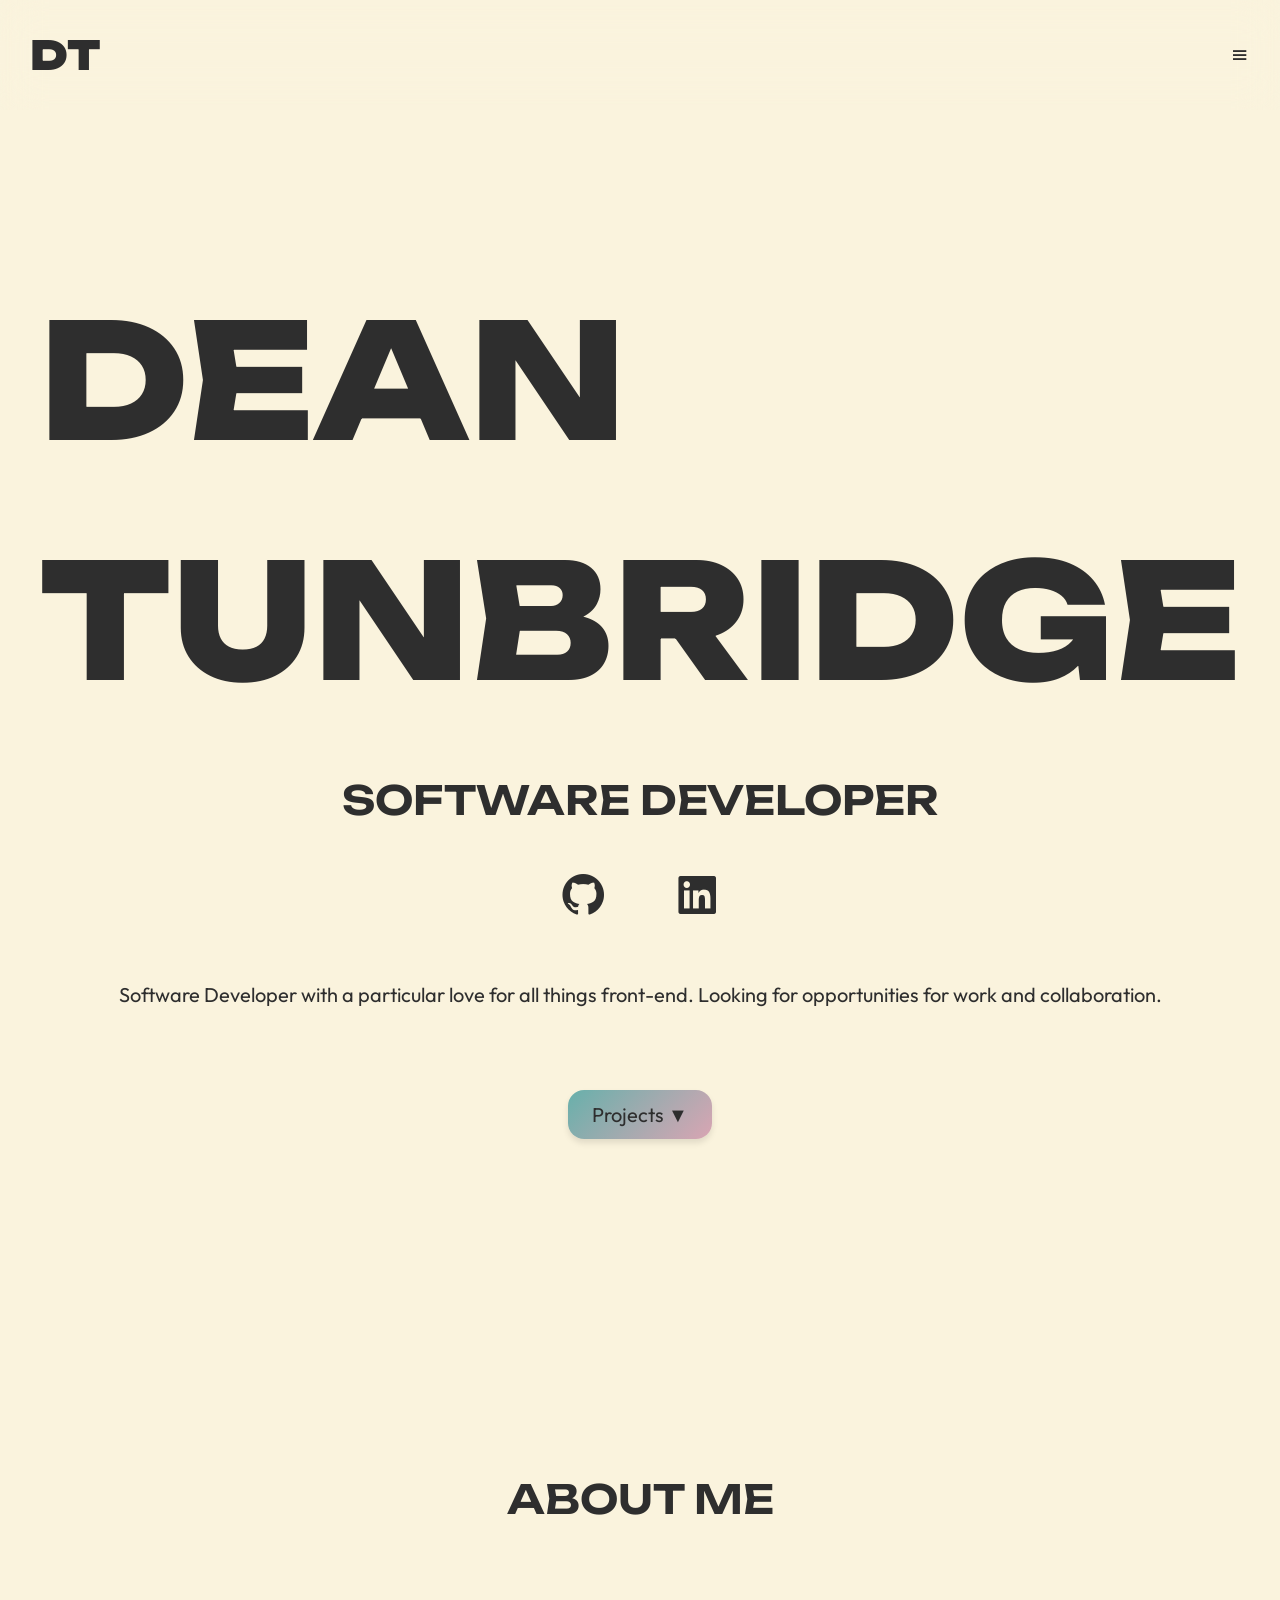
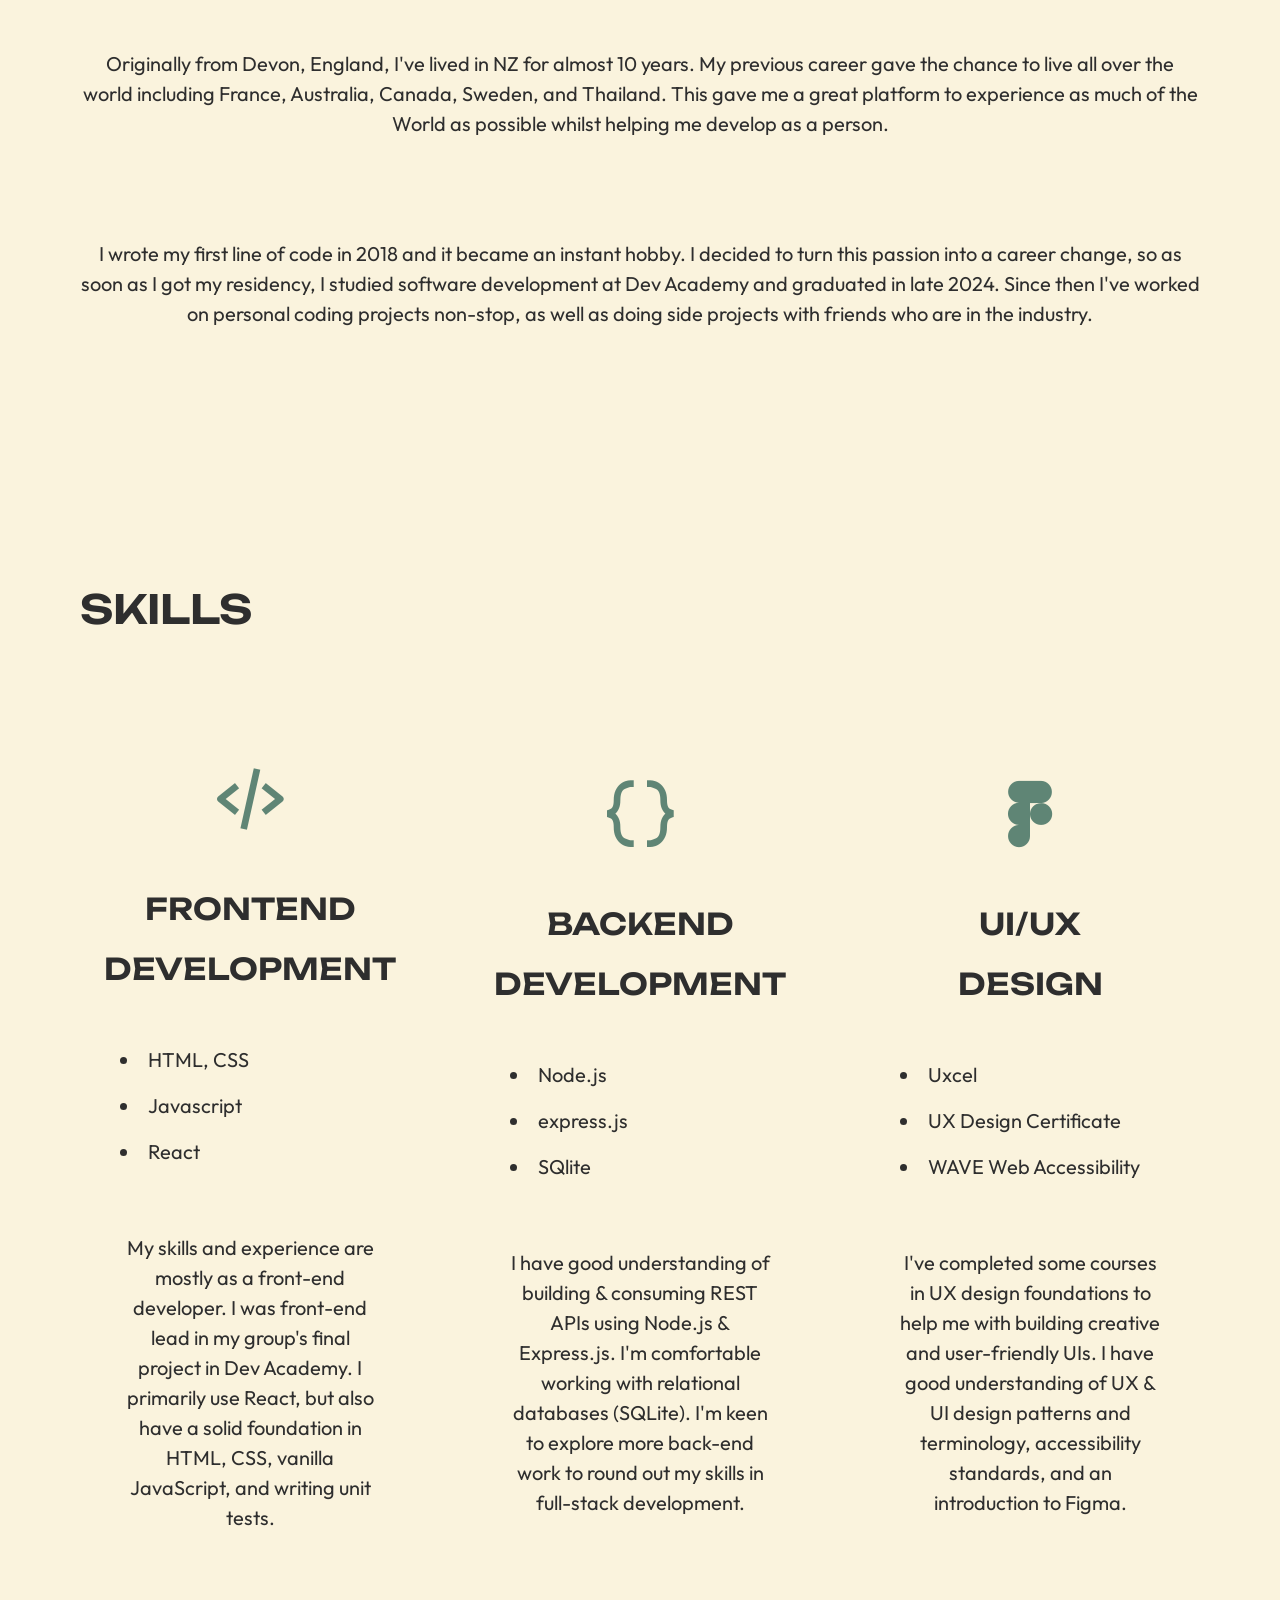
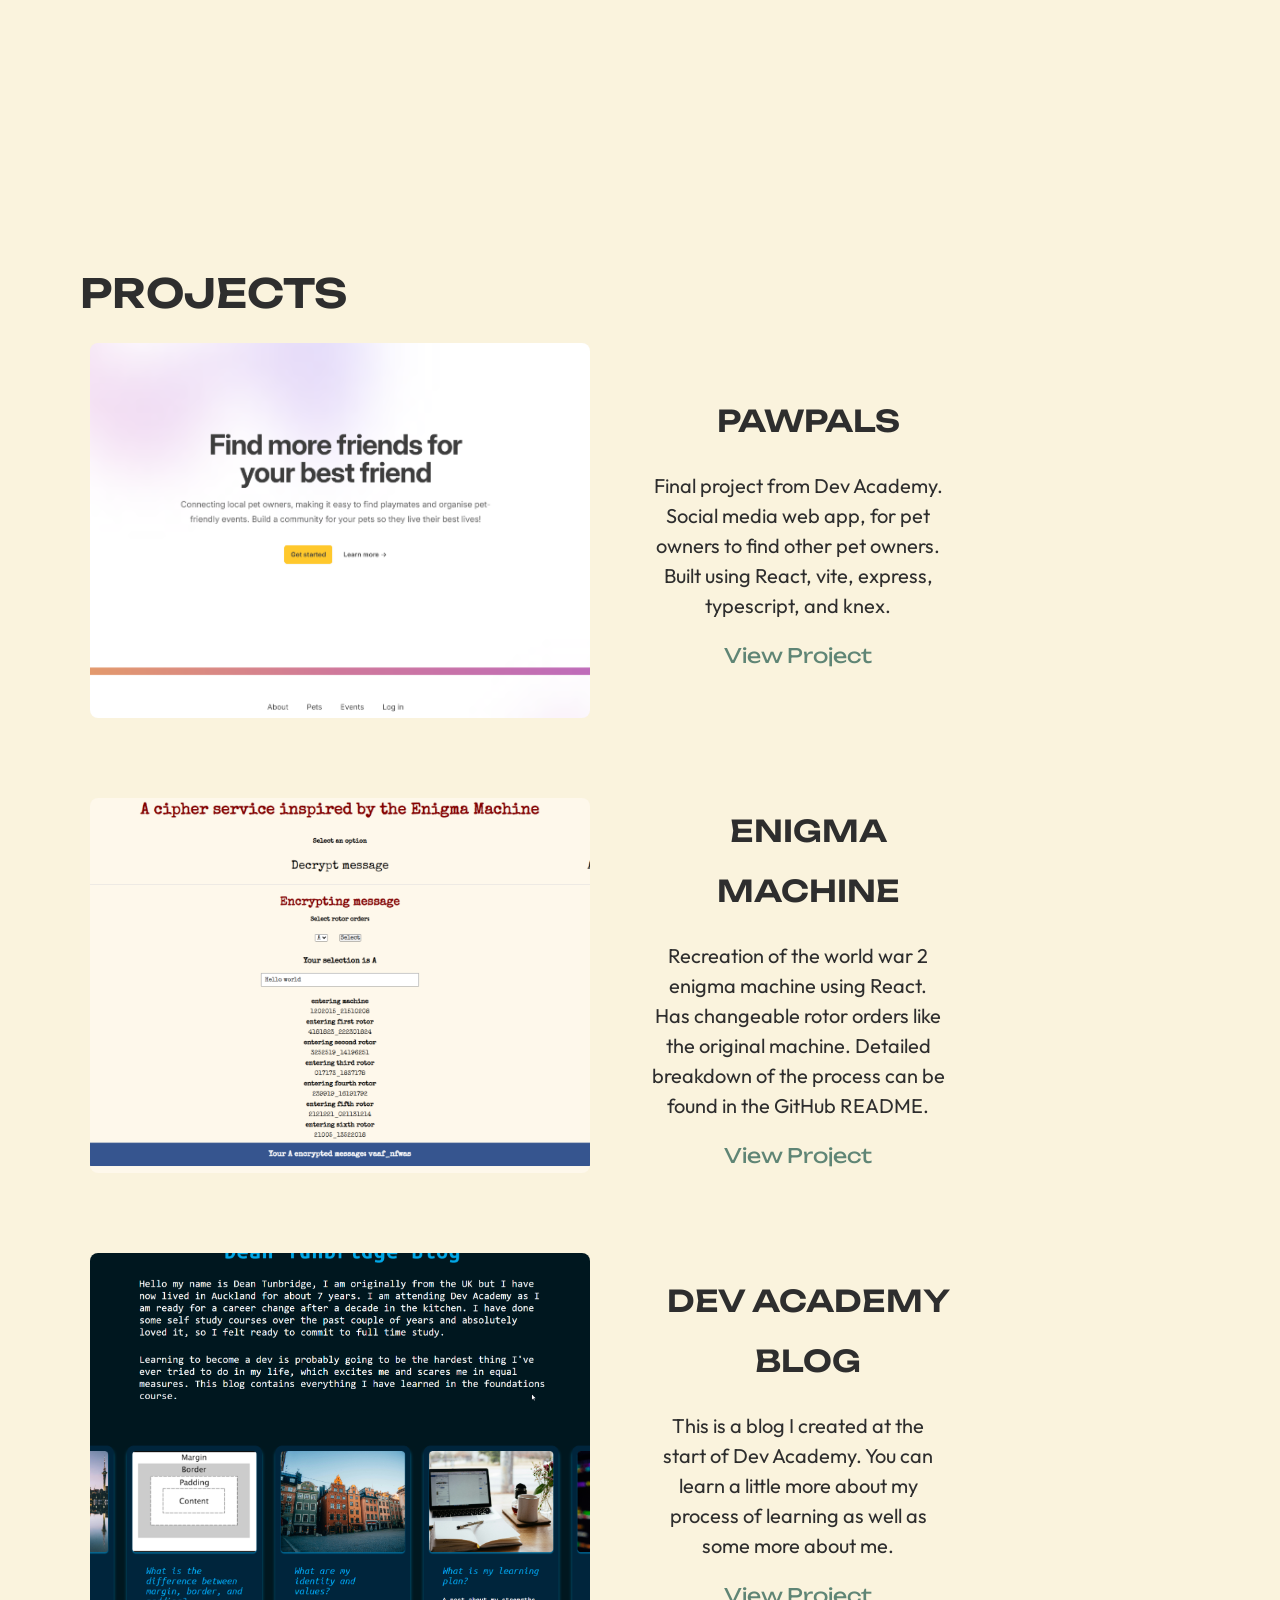
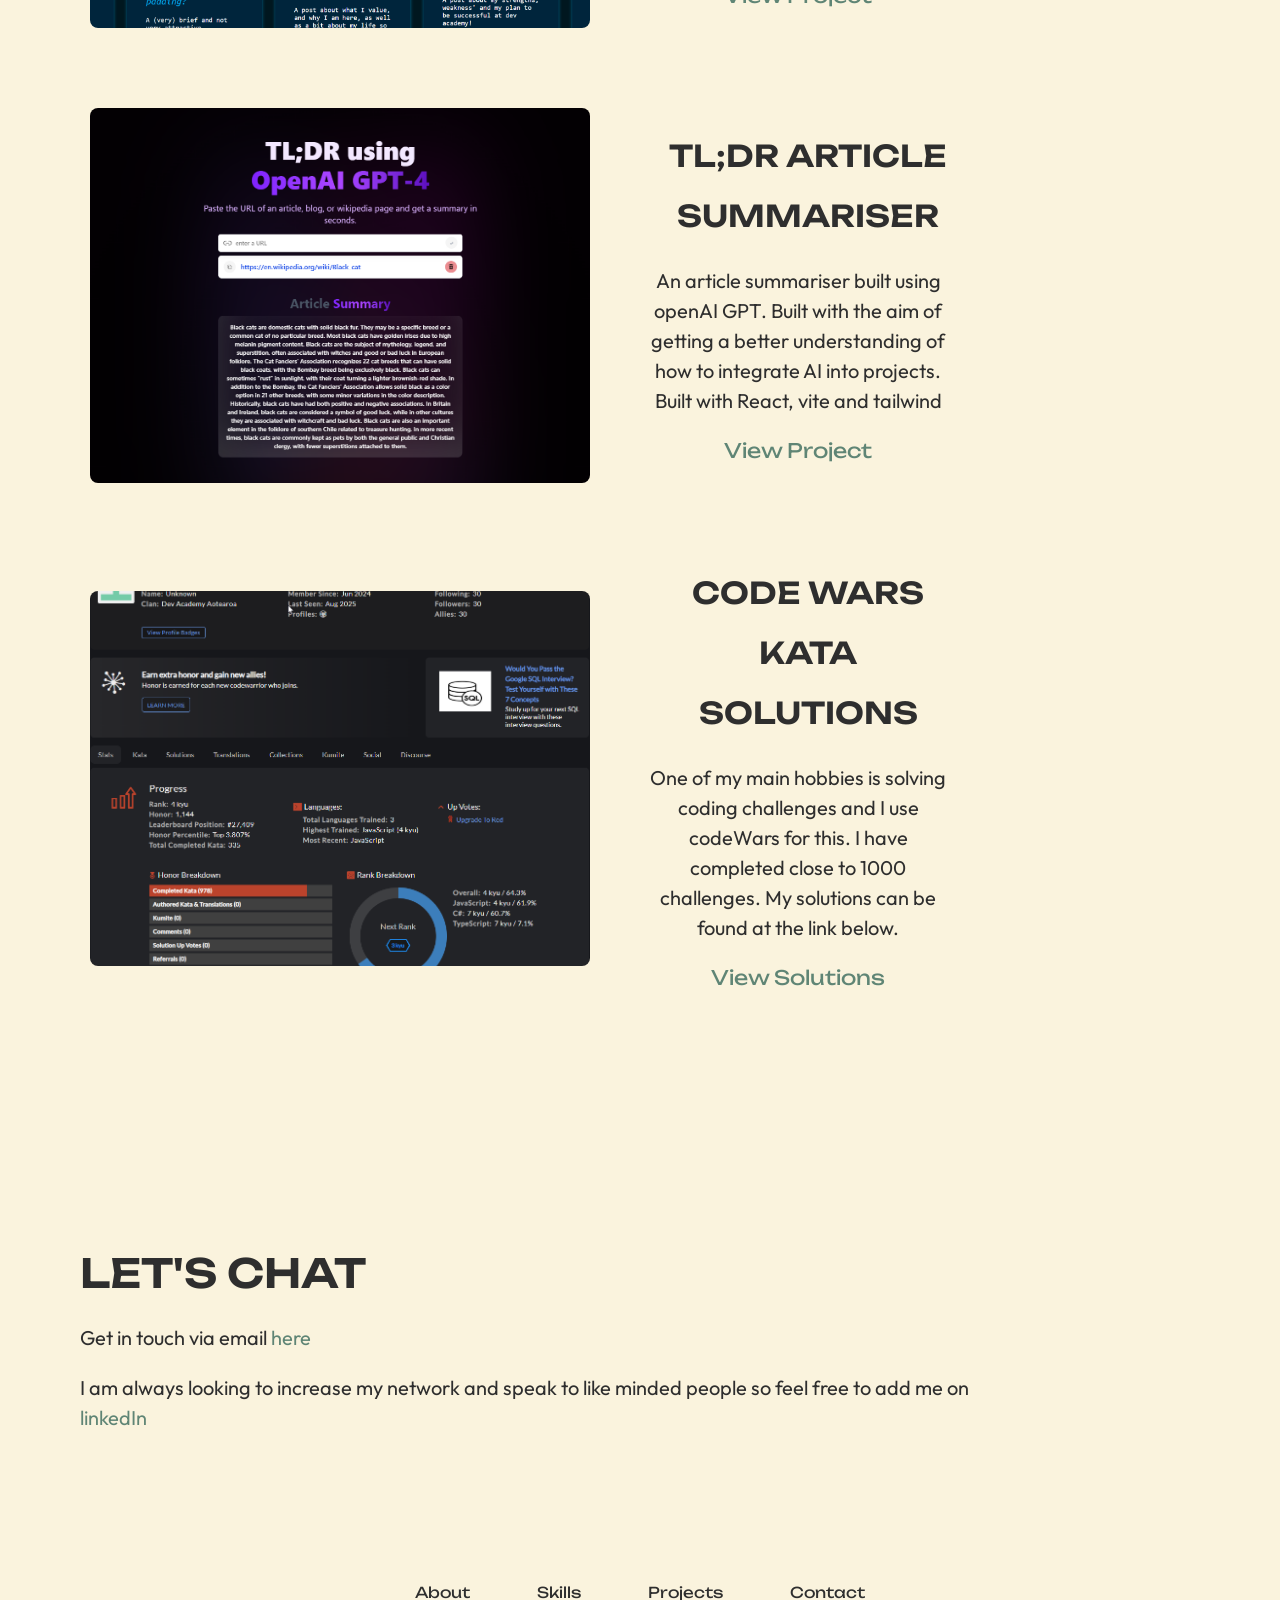
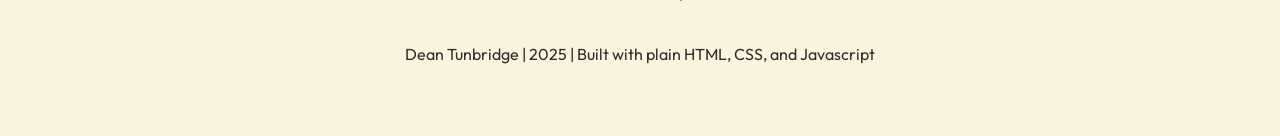
==== commit 0d85833c: "Add gradient button" ====
--- a/index.html
+++ b/index.html
@@ -26,16 +26,14 @@
   </head>
   <body>
     <header class="header">
-      <a href="#home" class="logo logo-font"
-        >Dean <span class="logo-font">Tunbridge</span></a
-      >
+      <a href="#home" class="logo logo-font">DT</a>
 
       <nav class="navbar">
         <a href="#home">Home</a>
         <a href="#about">About</a>
         <a href="#skills">Skills</a>
         <a href="#projects">Projects</a>
-        <a href="#contact">Let's chat ▼</a>
+        <a href="#contact" class="gradient-btn">Let's chat ▼</a>
       </nav>
 
       <i id="menu-icon" class="bx bx-menu"></i>
@@ -64,7 +62,7 @@
         </p>
 
         <div class="btn-group">
-          <a href="#projects" class="btn">Projects ▼</a>
+          <a href="#projects" class="gradient-btn">Projects ▼</a>
         </div>
       </div>
     </section>
--- a/style.css
+++ b/style.css
@@ -119,7 +119,8 @@
 }
 
 .logo {
-  font-size: 1.5rem;
+  font-size: 2rem;
+  font-weight: 900;
   color: var(--charcoal);
   text-transform: uppercase;
   transition: 0.2s ease-in-out;
@@ -137,6 +138,26 @@
   font-family: 'Unbounded', system-ui;
   color: var(--charcoal);
   line-height: 150%;
+}
+
+.gradient-btn {
+  padding: 12px 24px;
+  color: var(--charcoal);
+  border: none;
+  border-radius: 16px;
+  background: linear-gradient(135deg, var(--verdigris), var(--blush-rose));
+  cursor: pointer;
+  transition: background 0.3s ease, transform 0.2s ease;
+  box-shadow: 0 4px 6px rgba(0, 0, 0, 0.1);
+}
+
+.gradient-btn:hover {
+  background: linear-gradient(135deg, var(--blush-rose), var(--verdigris));
+  transform: scale(1.05);
+}
+
+.gradient-btn:active {
+  transform: scale(0.98);
 }
 
 /* NAVBAR */
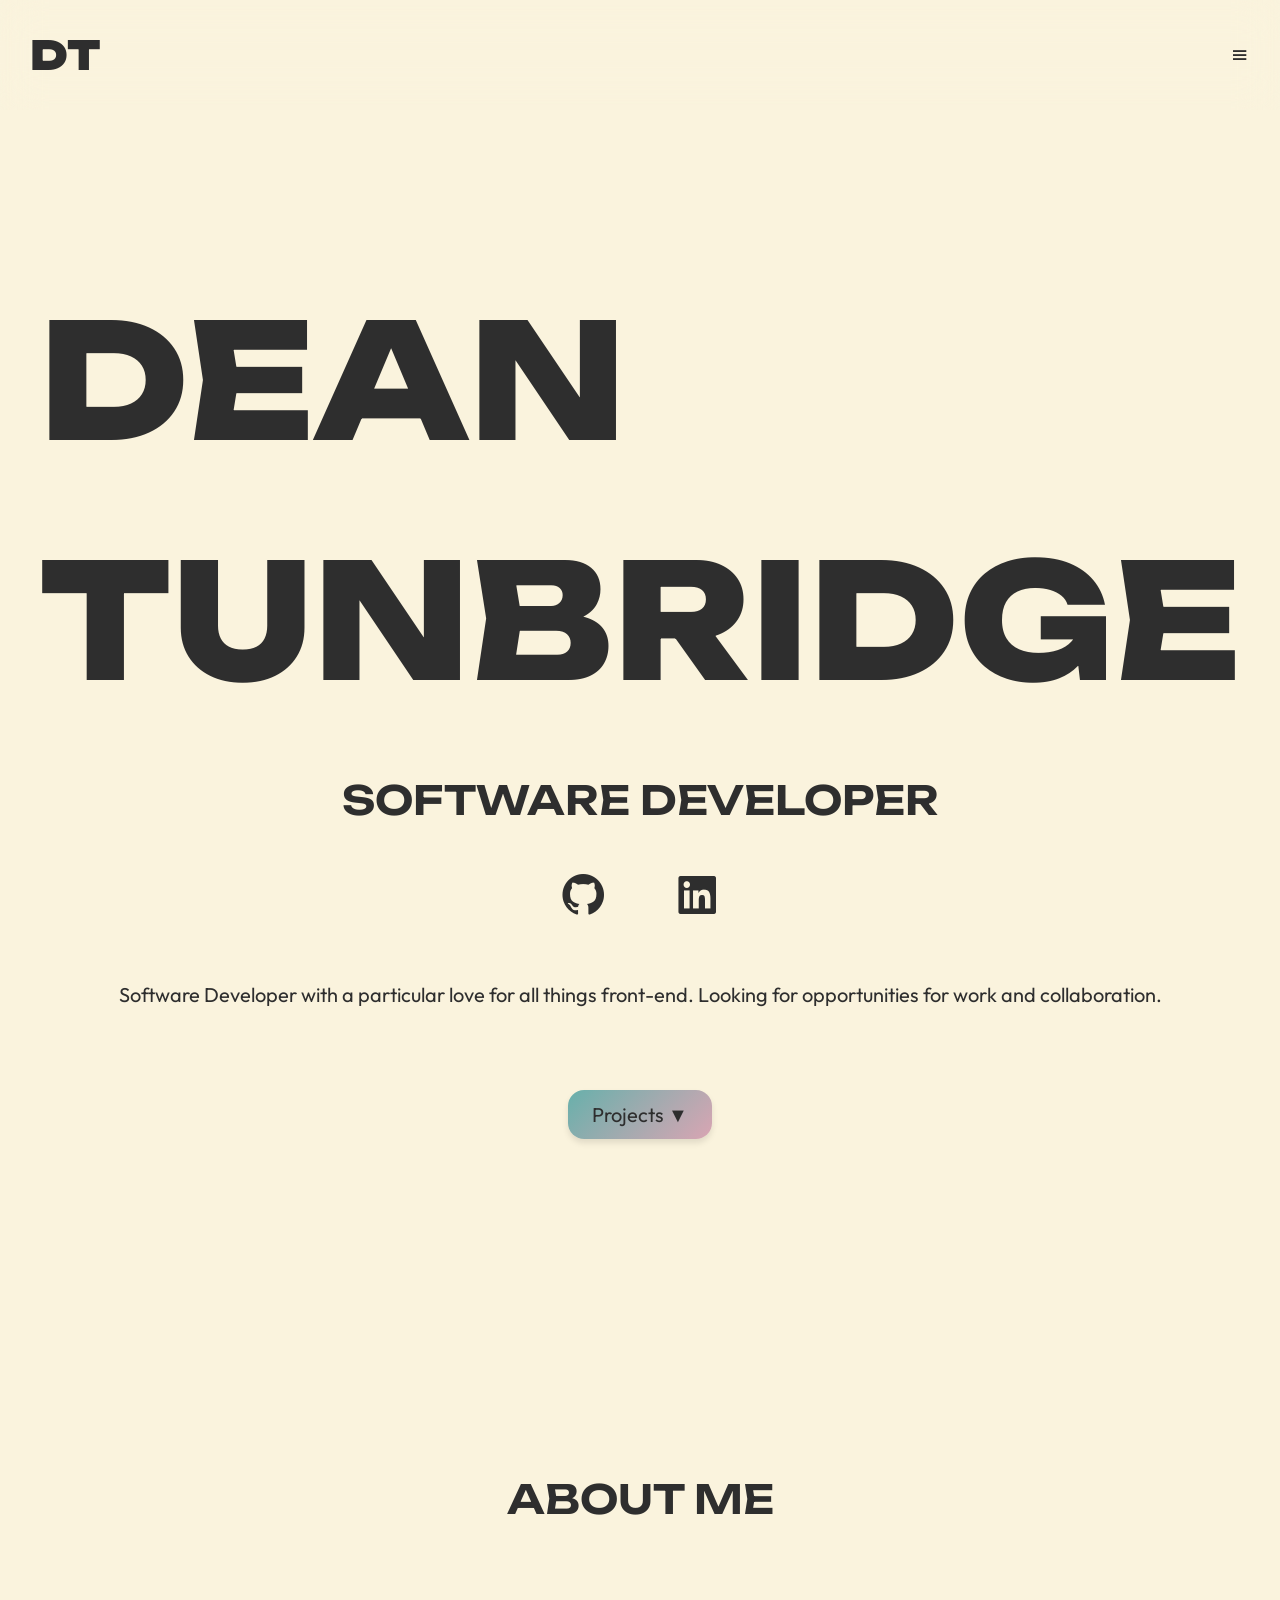
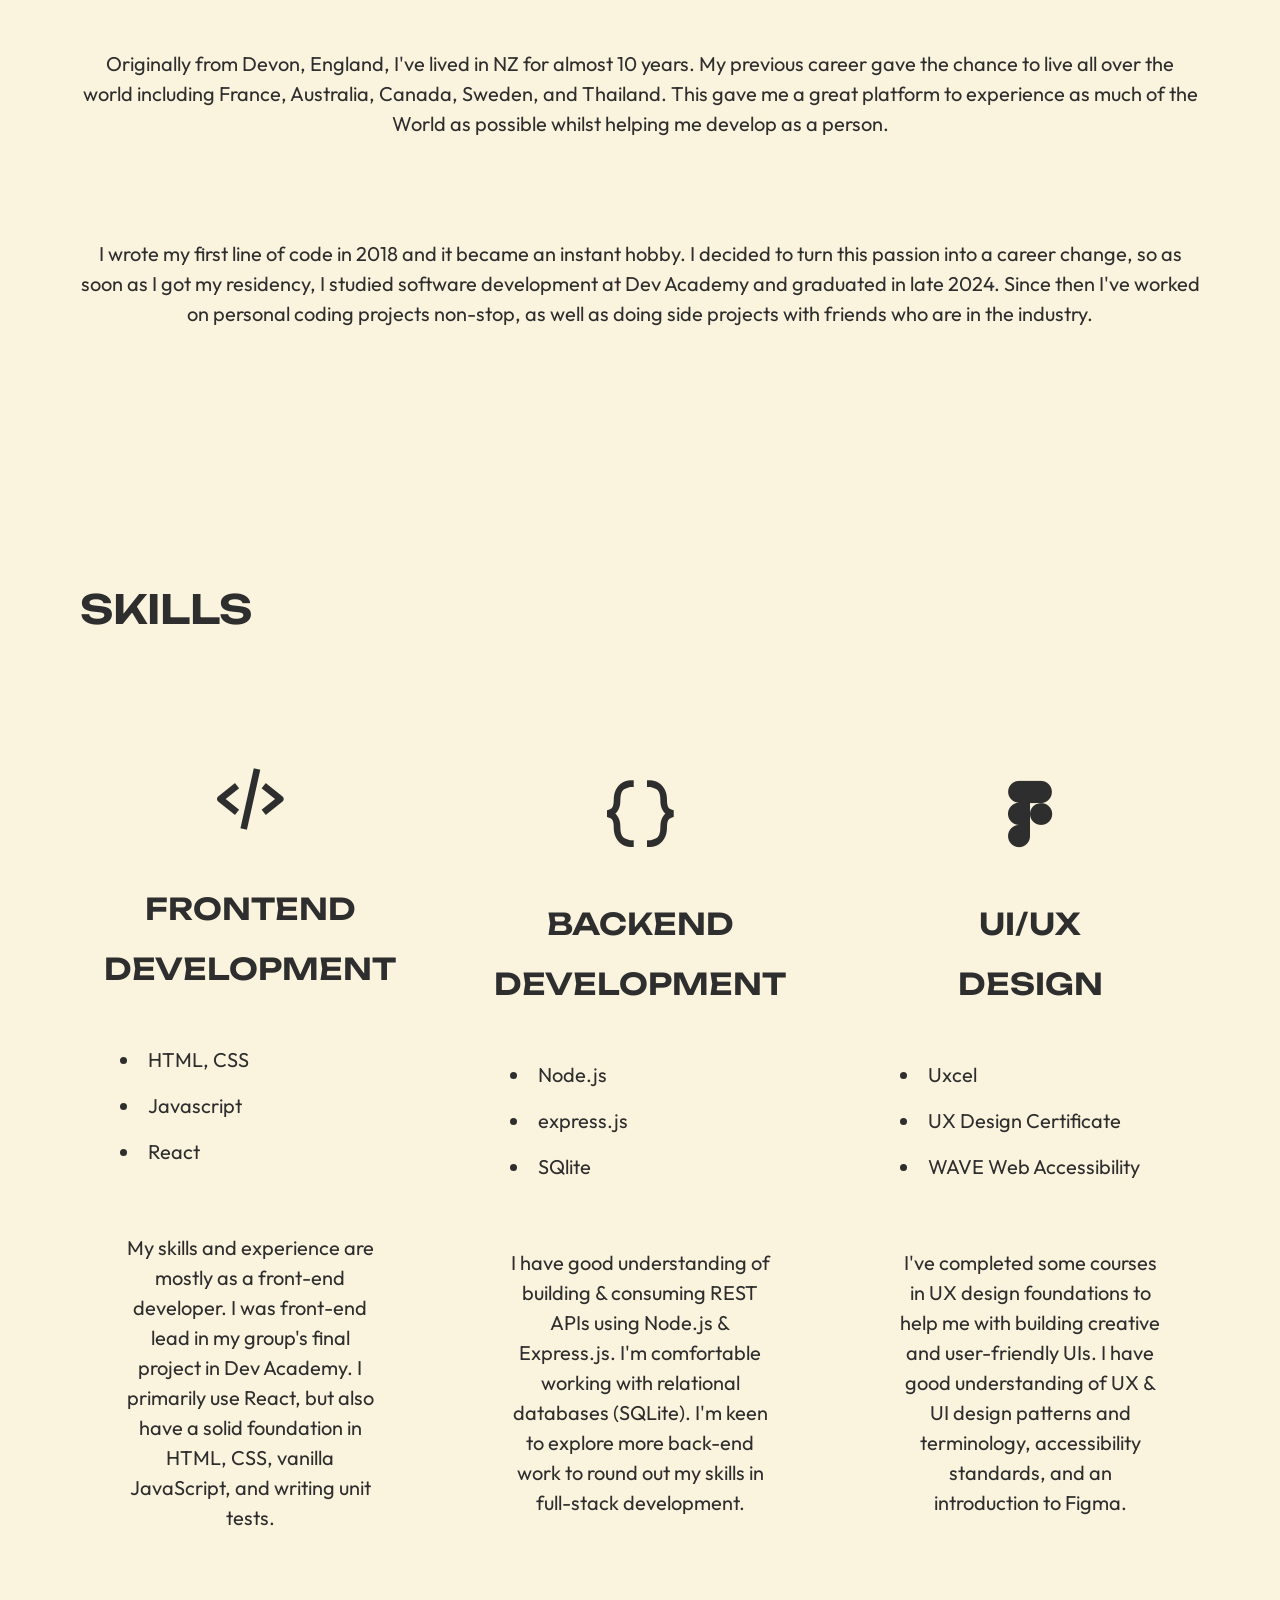
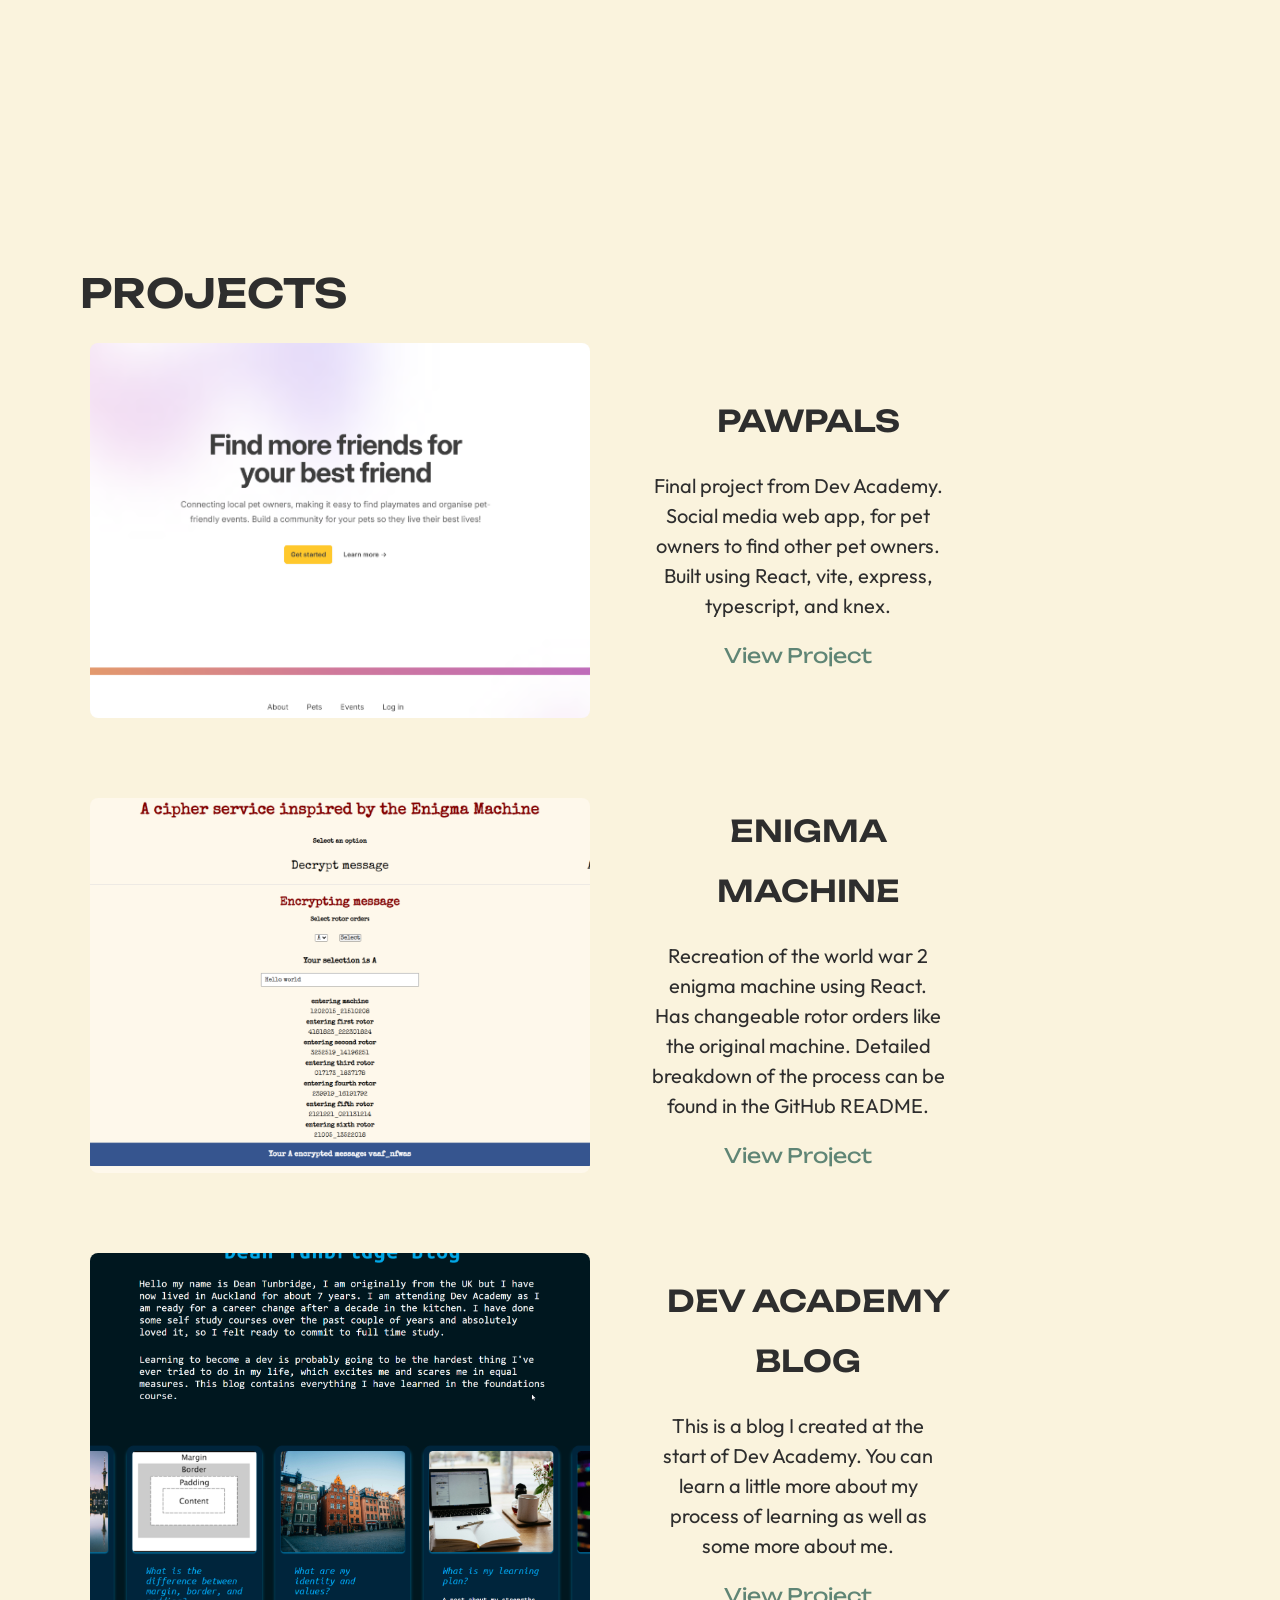
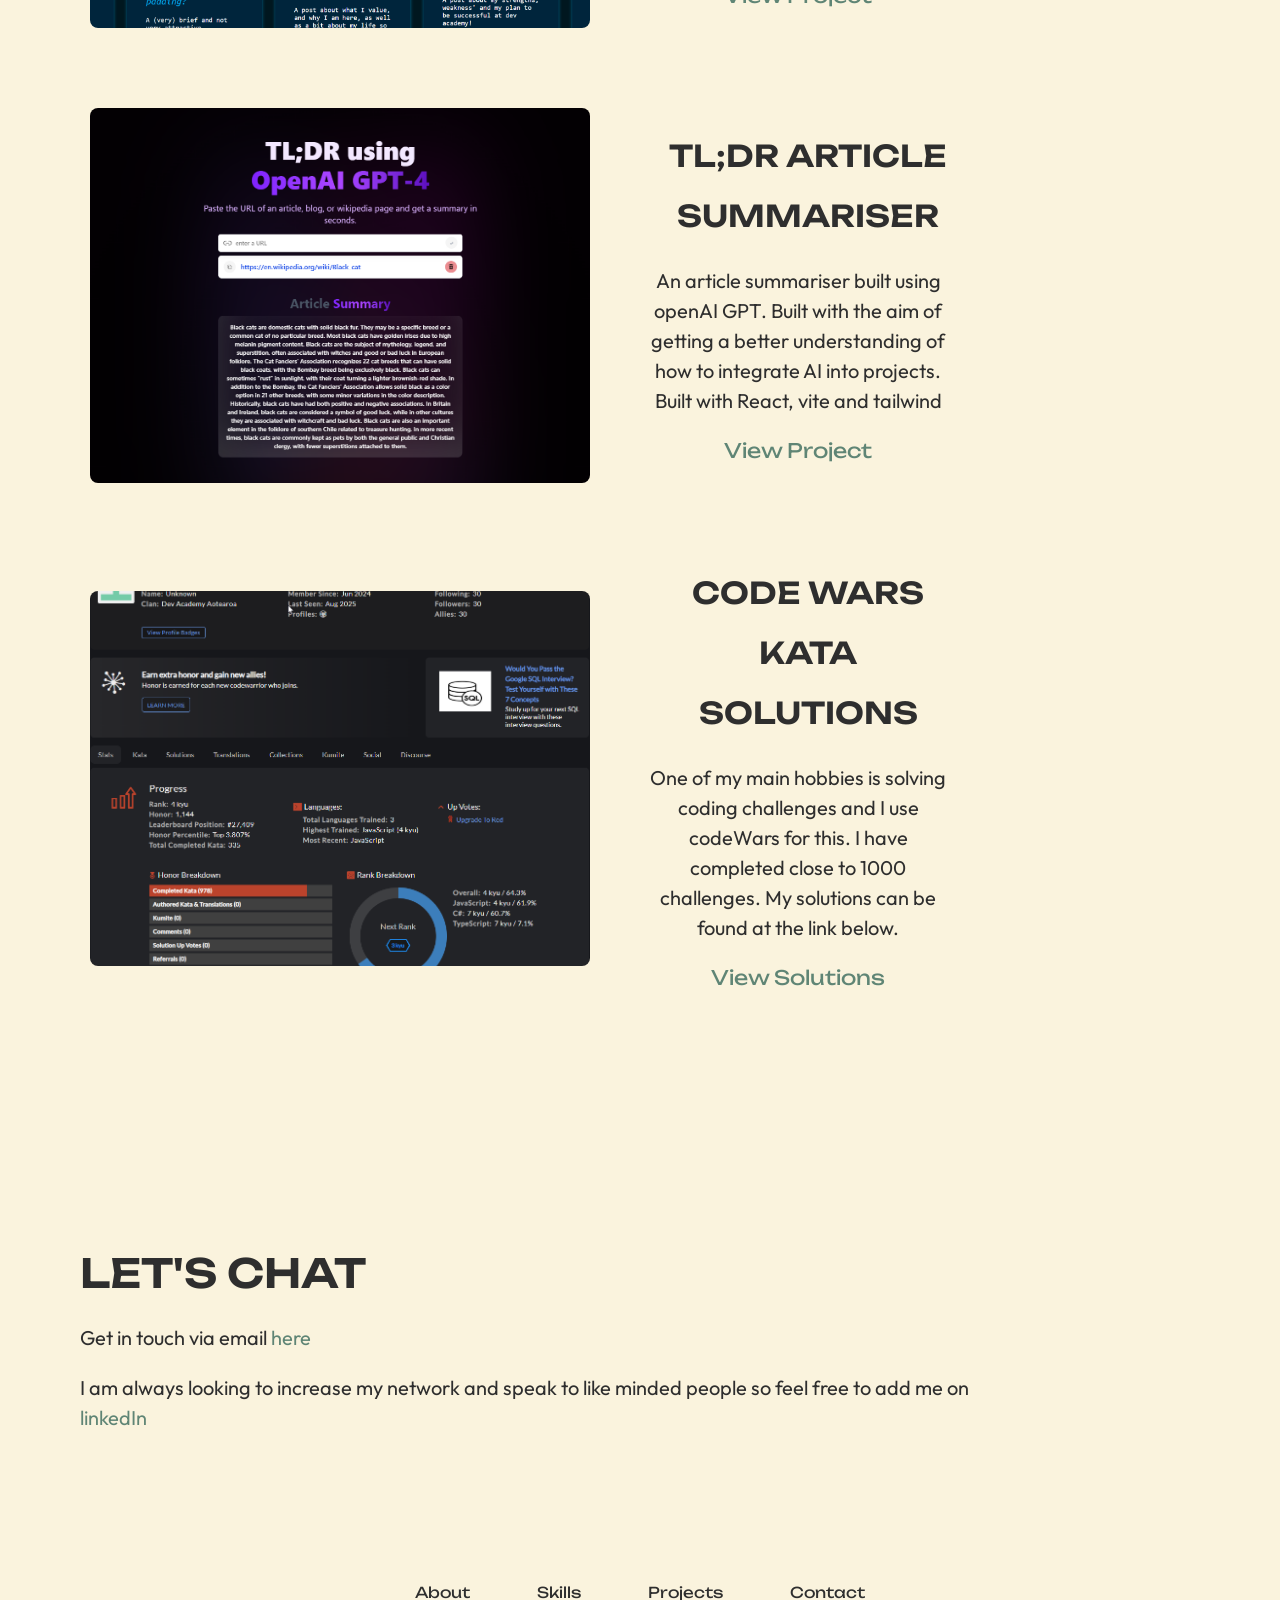
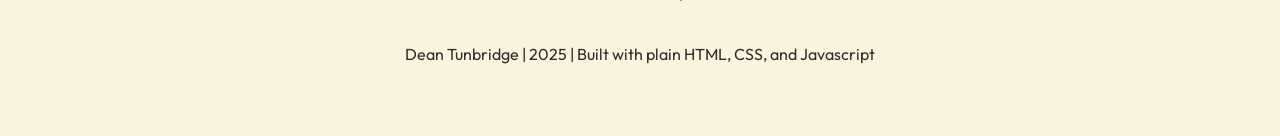
==== commit 6f724a4f: "remove commented text" ====
--- a/index.html
+++ b/index.html
@@ -37,8 +37,6 @@
       </nav>
 
       <i id="menu-icon" class="bx bx-menu"></i>
-      <!-- 
-      <a class="gradient-btn" href="#contact">Contact</a> -->
     </header>
 
     <section class="home" id="home">
--- a/style.css
+++ b/style.css
@@ -339,7 +339,7 @@
 .skills-info i {
   font-size: 4rem;
   margin: 2rem 0;
-  color: var(--dusty-teal);
+  color: var(--charcoal);
 }
 
 .skills-info h4 {
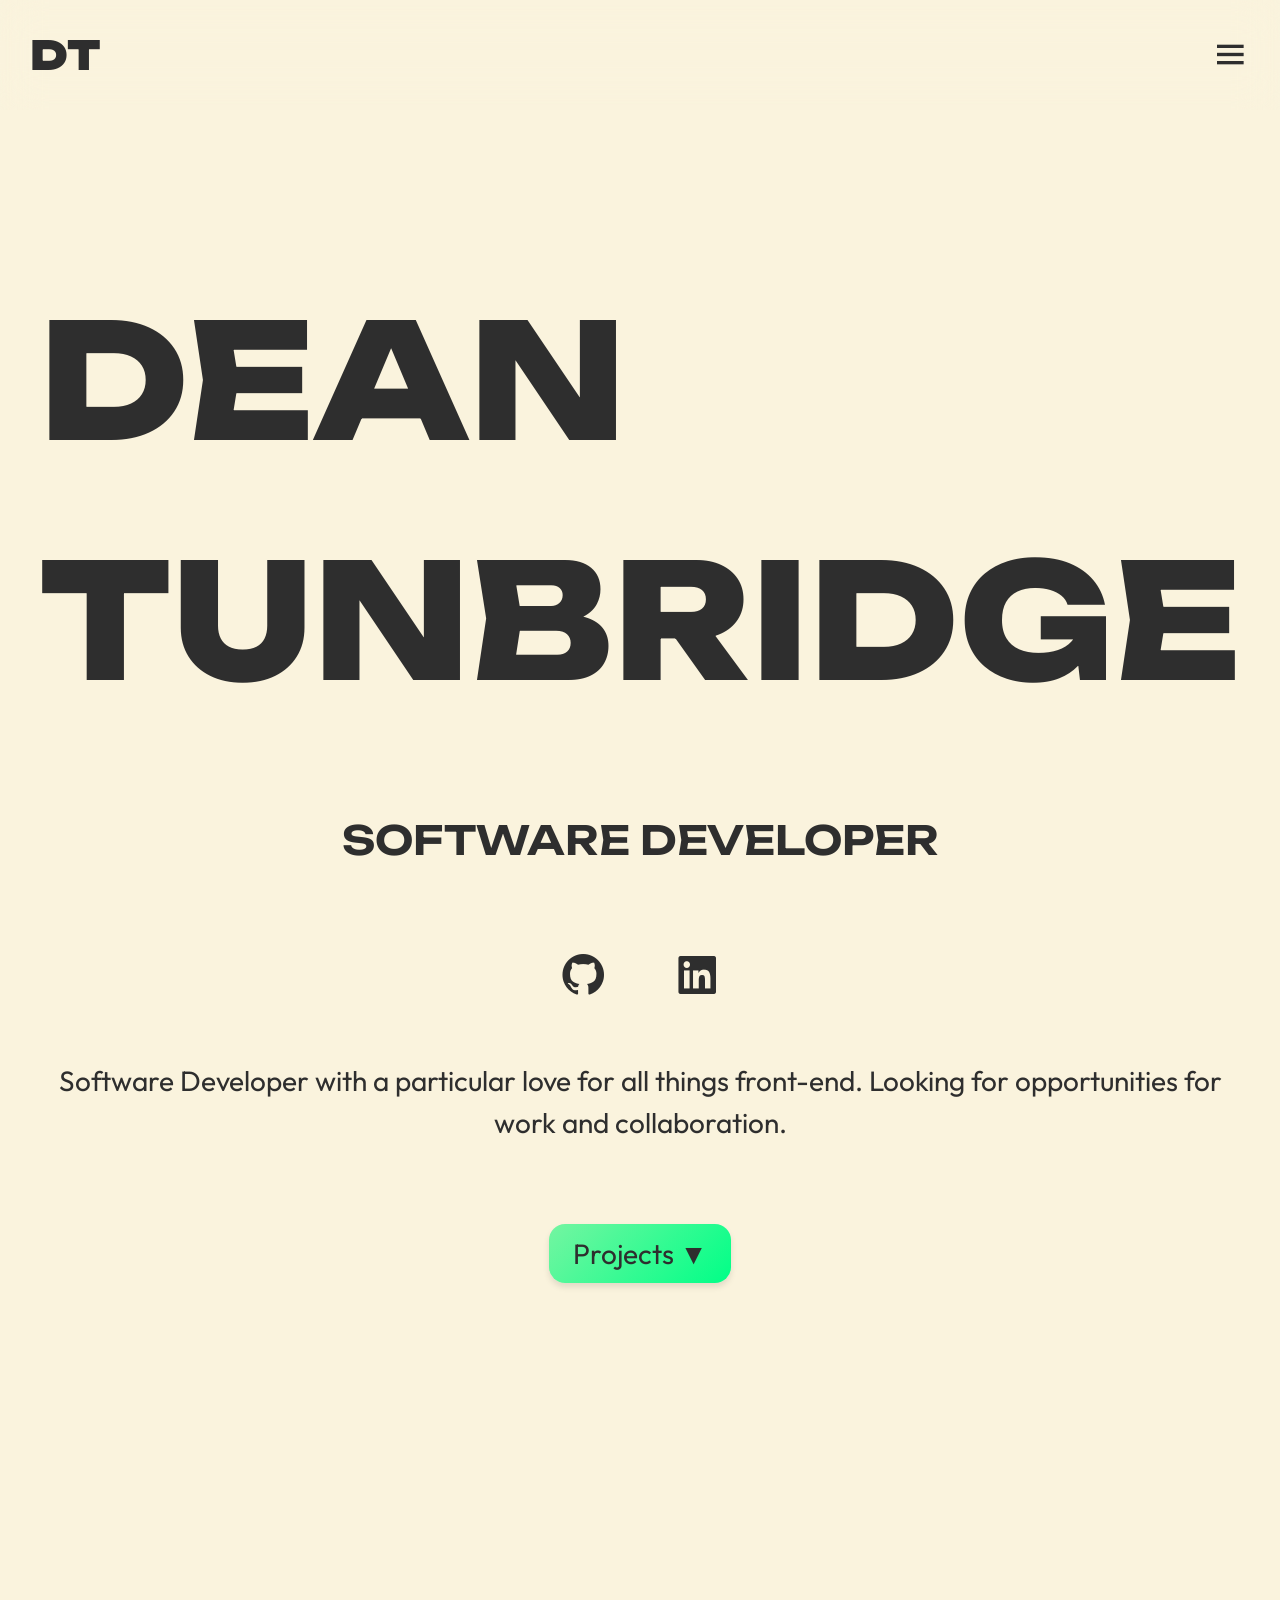
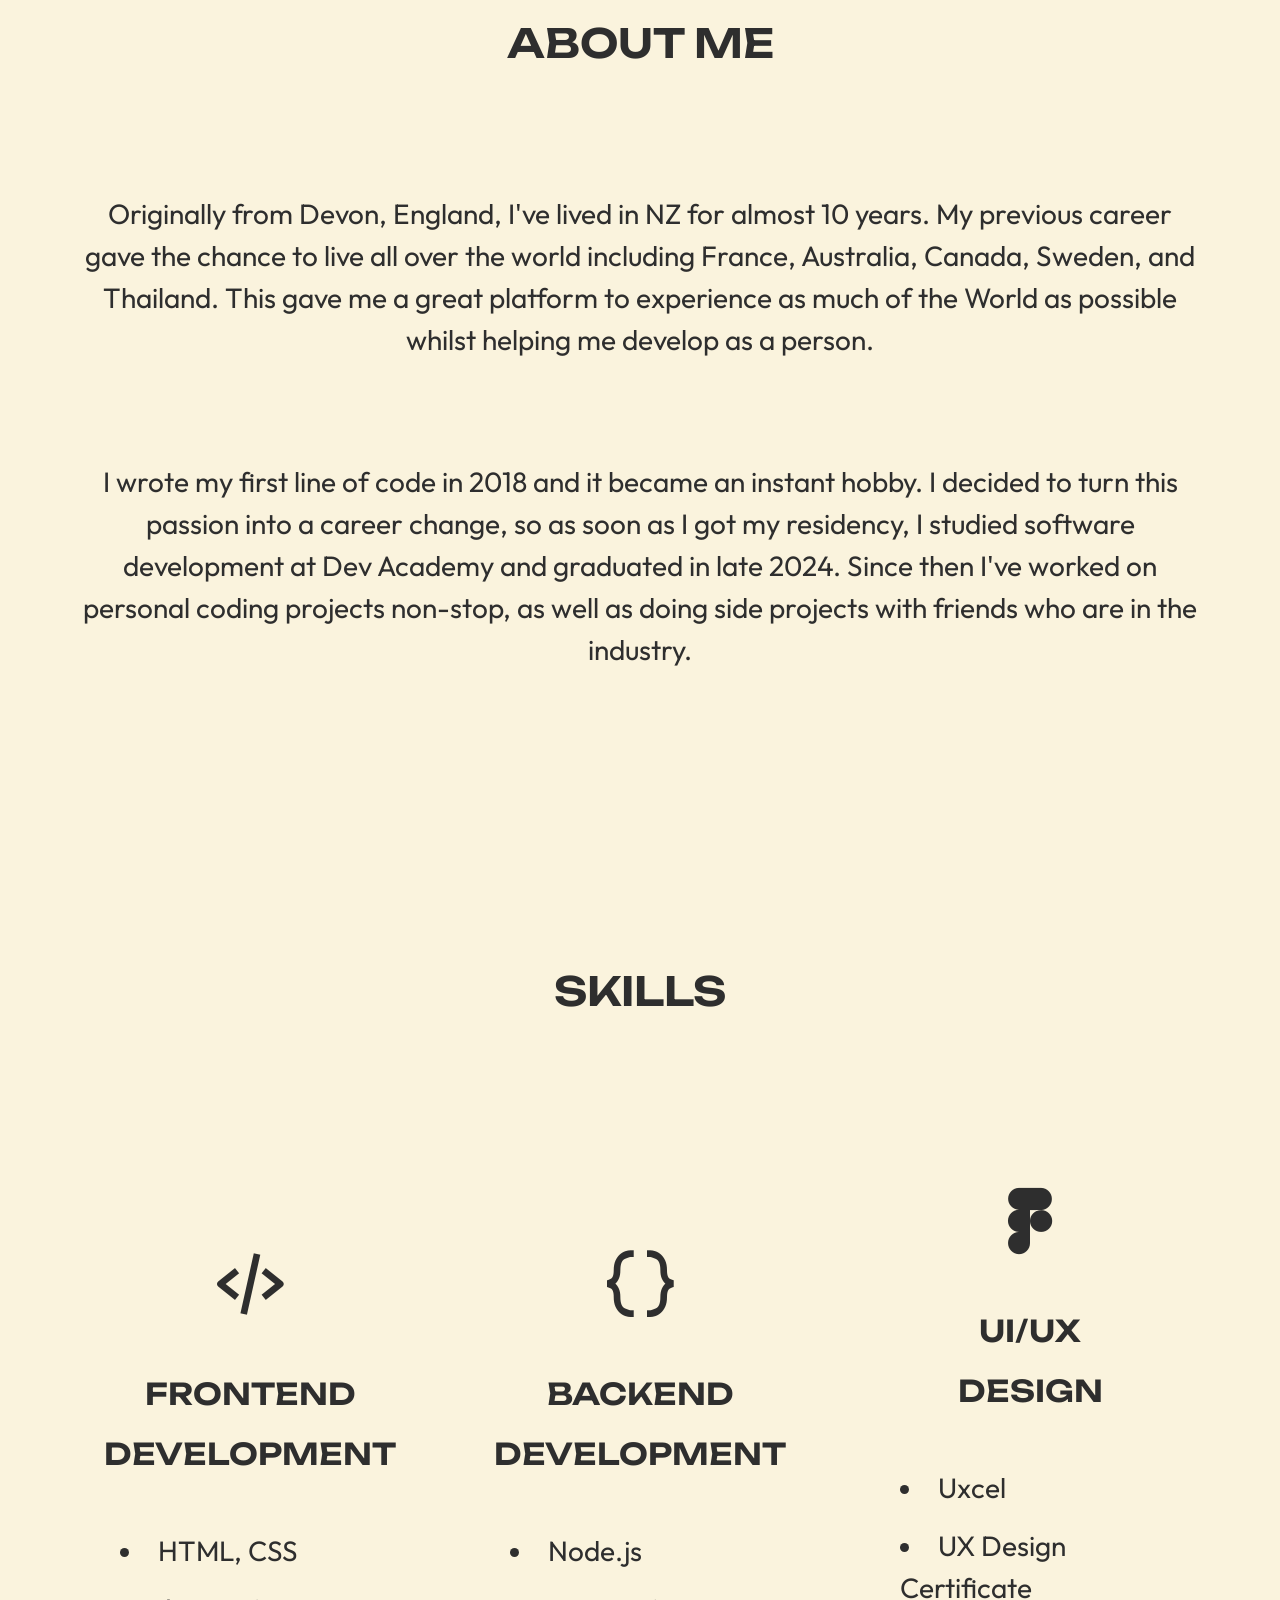
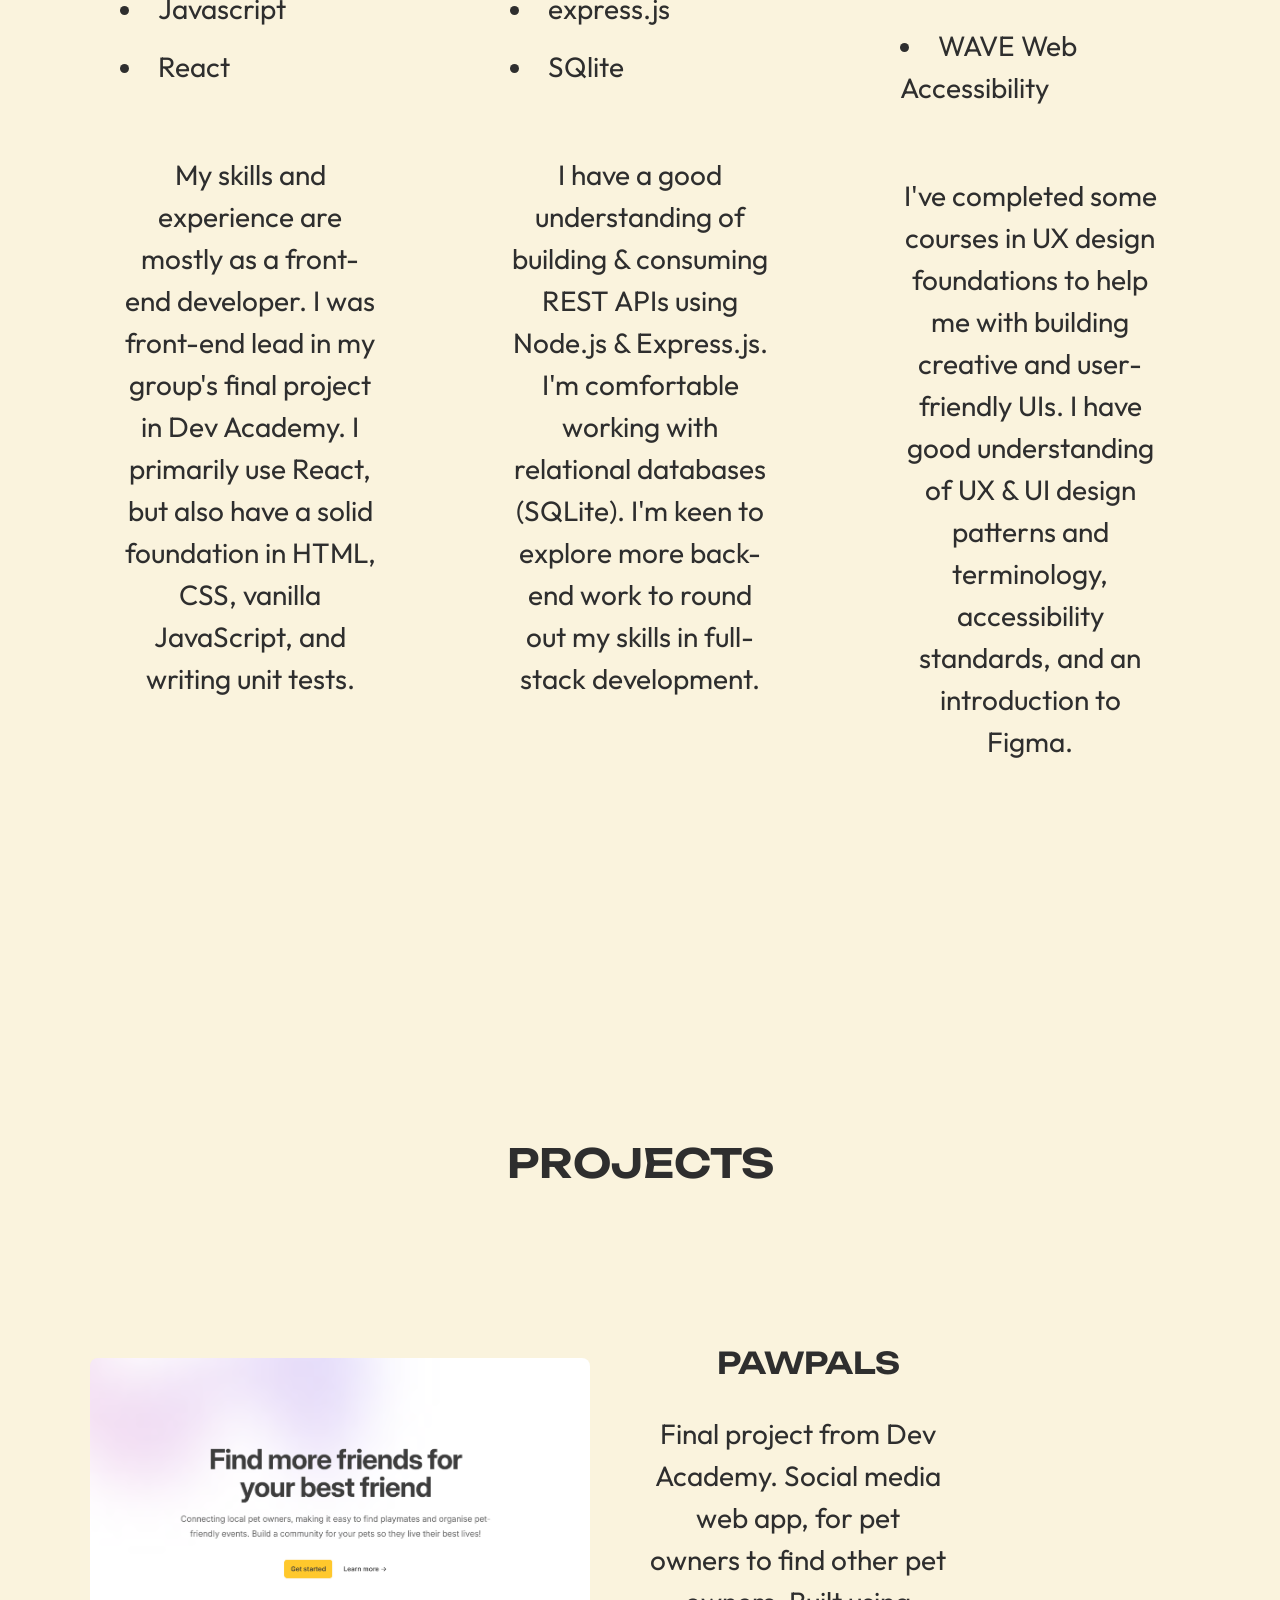
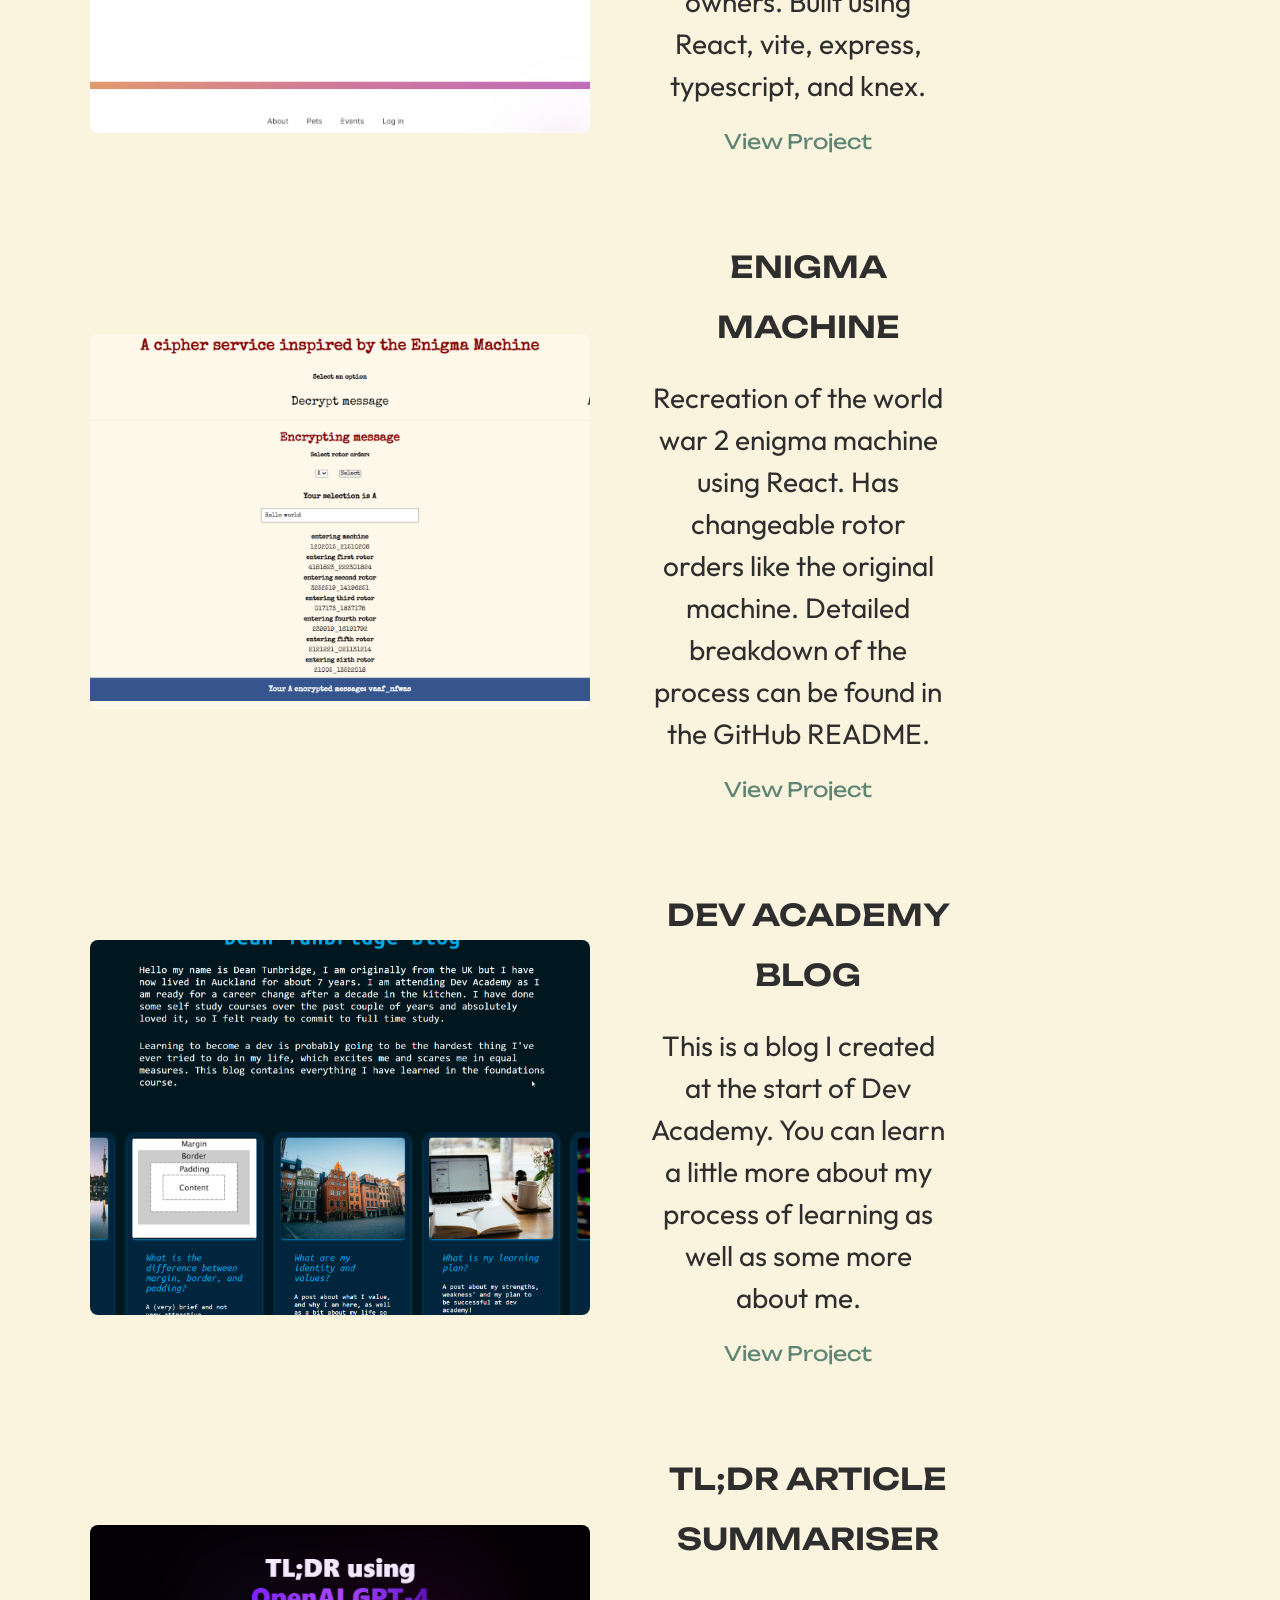
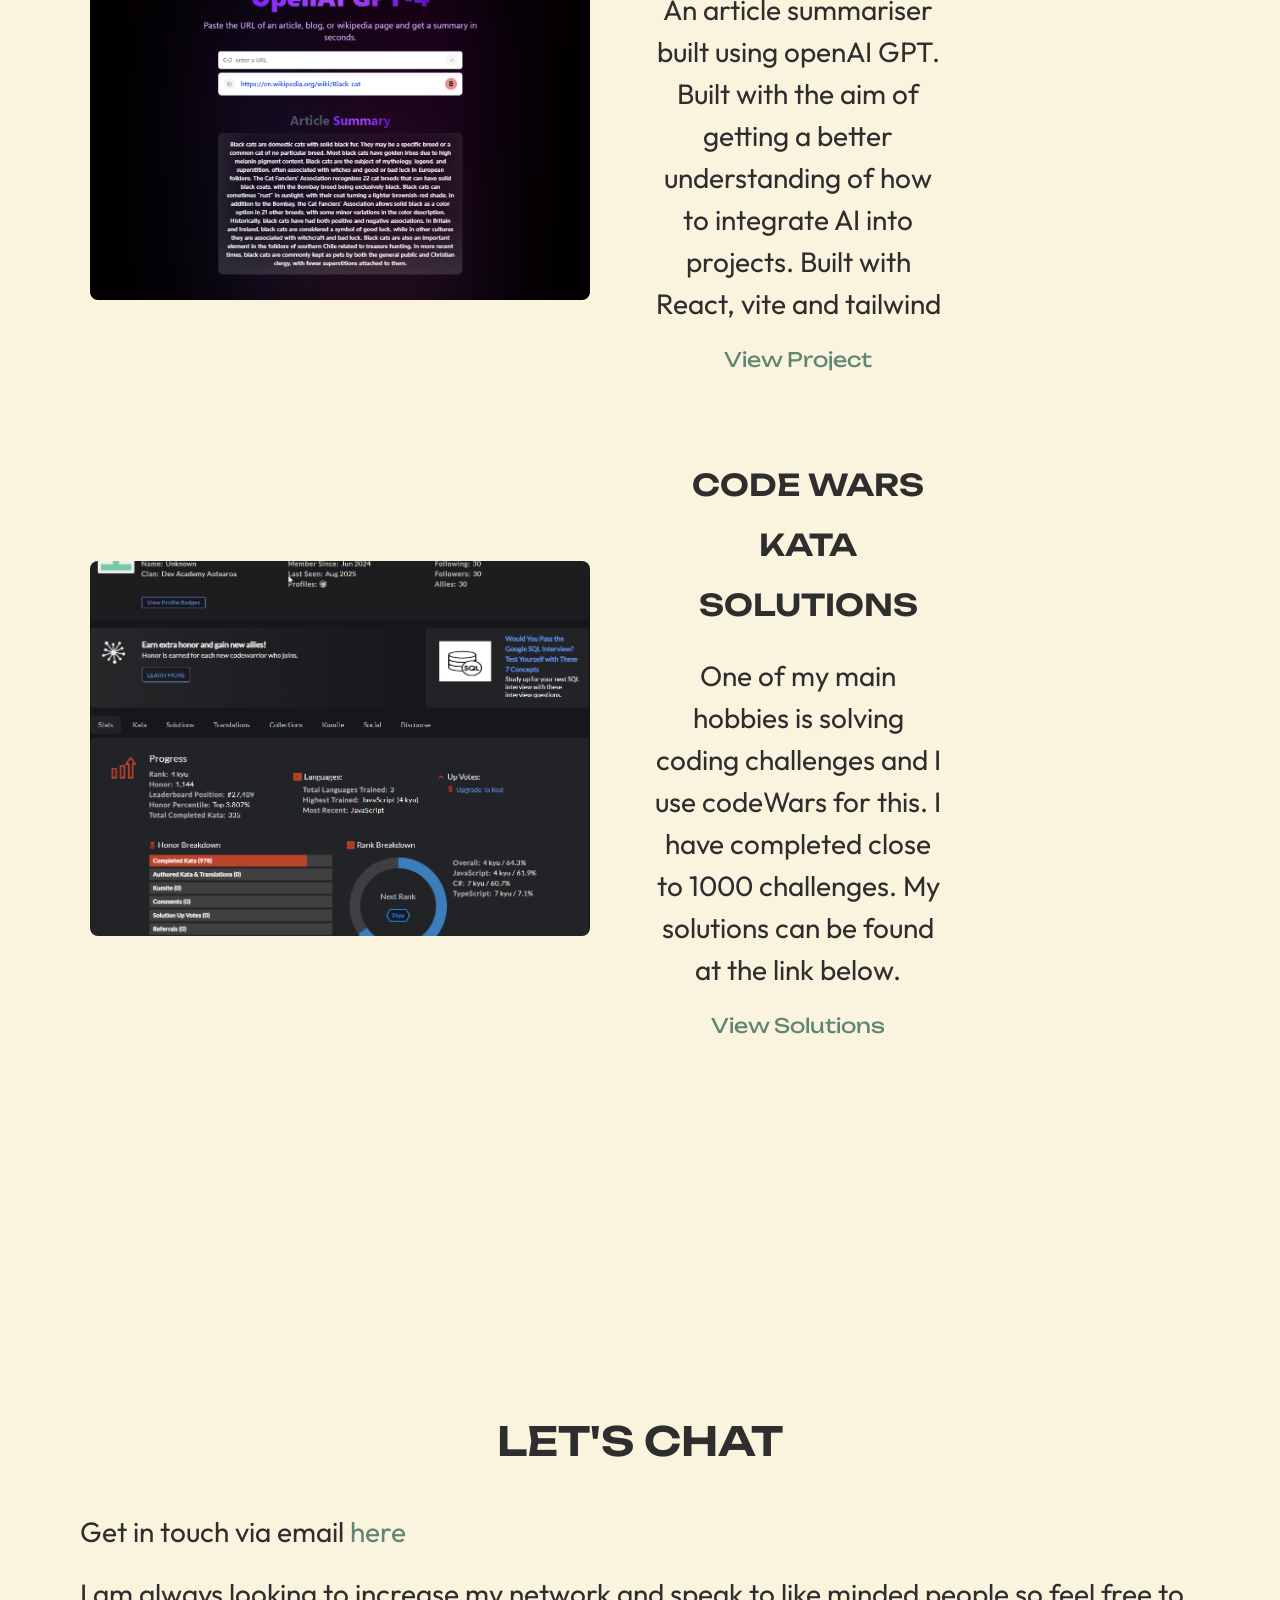
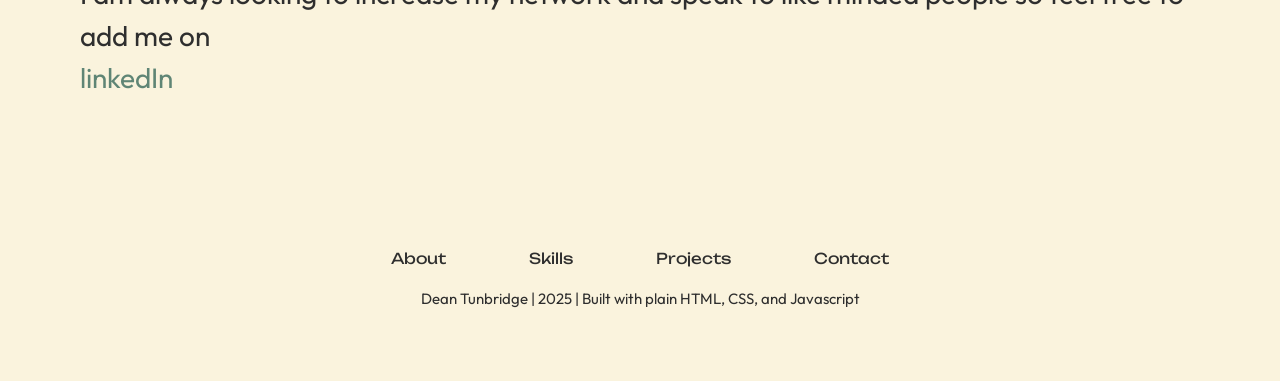
==== commit 9954e80f: "fix spelling error" ====
--- a/index.html
+++ b/index.html
@@ -117,10 +117,10 @@
               <li>SQlite</li>
             </ul>
             <p>
-              I have good understanding of building & consuming REST APIs using
-              Node.js & Express.js. I'm comfortable working with relational
-              databases (SQLite). I'm keen to explore more back-end work to
-              round out my skills in full-stack development.
+              I have a good understanding of building & consuming REST APIs
+              using Node.js & Express.js. I'm comfortable working with
+              relational databases (SQLite). I'm keen to explore more back-end
+              work to round out my skills in full-stack development.
             </p>
           </div>
         </div>
--- a/style.css
+++ b/style.css
@@ -30,6 +30,7 @@
   --white: #ffffff;
   --primary-color: #545454;
   --secondary-color: #a4e400;
+  --linkedin-blue: #0a66c2;
 
   /* NEW PALETTE IDEAS */
   --eggshell: #faf3dd;
@@ -38,6 +39,8 @@
   --dusty-teal: #5f8575;
   --verdigris: #68b0ab;
   --blush-rose: #d9a5b3;
+  --malachite-green: #74f5a1;
+  --spring-green: #00ff87;
 }
 
 html {
@@ -83,7 +86,7 @@
 
 p {
   margin: 1rem 0;
-  font-size: 1rem;
+  font-size: 1.4rem;
   line-height: 150%;
   color: var(--charcoal);
 }
@@ -112,7 +115,7 @@
 }
 
 #menu-icon {
-  font-size: 1rem;
+  font-size: 2rem;
   color: var(--charcoal);
   display: none;
   cursor: pointer;
@@ -143,21 +146,26 @@
 .gradient-btn {
   padding: 12px 24px;
   color: var(--charcoal);
+  font-size: 1.4rem;
   border: none;
   border-radius: 16px;
-  background: linear-gradient(135deg, var(--verdigris), var(--blush-rose));
+  background: linear-gradient(
+    135deg,
+    var(--malachite-green),
+    var(--spring-green)
+  );
   cursor: pointer;
   transition: background 0.3s ease, transform 0.2s ease;
   box-shadow: 0 4px 6px rgba(0, 0, 0, 0.1);
 }
 
 .gradient-btn:hover {
-  background: linear-gradient(135deg, var(--blush-rose), var(--verdigris));
-  transform: scale(1.05);
-}
-
-.gradient-btn:active {
-  transform: scale(0.98);
+  background: linear-gradient(
+    135deg,
+    var(--spring-green),
+    var(--malachite-green)
+  );
+  transform: scale(1.02);
 }
 
 /* NAVBAR */
@@ -178,18 +186,9 @@
   border-bottom: 3px solid transparent;
 }
 
-.navbar a:hover {
-  color: var(--dusty-teal);
-}
-
-.navbar a:nth-child(5) {
-  color: var(--charcoal);
-}
-
-.navbar a:nth-child(5):hover {
-  color: var(--dusty-teal);
-}
-
+.navbar a:not(.gradient-btn):hover {
+  border-bottom: 2px solid var(--charcoal);
+}
 /* HOME SECTION */
 
 .home {
@@ -238,7 +237,7 @@
 }
 
 .social-icons a:hover {
-  color: #00b8f8;
+  color: var(--linkedin-blue);
   transform: scale(1.01) translateY(-2px);
 }
 
@@ -301,7 +300,7 @@
 /* SKILLS SECTION */
 
 .skills {
-  color: black;
+  color: var(--charcoal);
 }
 
 .skills-container {
@@ -360,7 +359,7 @@
 
 .skills-info li {
   margin: 0.8rem 0;
-  font-size: 1rem;
+  font-size: 1.4rem;
   line-height: 1.5;
 }
 
@@ -369,11 +368,10 @@
 .projects-box {
   display: flex;
   flex-direction: column;
-  place-items: left;
+  align-items: flex-start;
+  justify-content: flex-start;
   gap: 2rem;
-  row-gap: 2rem;
-  align-items: left;
-  justify-content: left;
+  padding: 4rem 0;
 }
 
 .project-card {
@@ -502,7 +500,7 @@
 
 footer ul li {
   display: inline-block;
-  margin: 0 32px;
+  margin: 0 2rem;
 }
 
 footer ul li a {
@@ -546,13 +544,25 @@
 
   .navbar a {
     display: block;
-    font-size: 2rem;
+    font-size: 1.5rem;
     margin: 3rem;
-    color: var(--white);
+    color: var(--charcoal);
   }
 
   .navbar.active {
     display: block;
+  }
+
+  .navbar .gradient-btn {
+    background: none;
+    color: inherit;
+    transform: scale(1);
+    box-shadow: none;
+    border-radius: 0;
+  }
+
+  .navbar .gradient-btn:hover {
+    border-bottom: 2px solid var(--charcoal);
   }
 
   .home {
@@ -575,7 +585,7 @@
     text-align: center;
   }
 
-  .about h2 {
+  h2 {
     text-align: center;
     margin: 2rem 0;
   }
@@ -626,6 +636,11 @@
   .contact form {
     flex-direction: column;
   }
+
+  footer .copyright {
+    margin-top: 20px;
+    font-size: 0.75rem;
+  }
 }
 
 /* Tablets */
@@ -634,18 +649,37 @@
     font-size: 45%;
   }
 
-  .home-content h1,
-  .home-content h3 {
+  h1 {
+    font-size: 4rem;
+  }
+
+  h2 {
+    text-align: center;
+  }
+
+  h3 {
     font-size: 1.2rem;
   }
 
-  .skills-info h4 {
+  section {
+    padding: 2rem;
+    margin: 1rem auto 0 auto;
+  }
+
+  h4 {
     font-size: 2rem;
   }
 
-  .skills-info p,
-  .skills-info li {
+  p,
+  li {
     font-size: 1.4rem;
+  }
+
+  .navbar a {
+    display: block;
+    font-size: 1rem;
+    margin: 2rem;
+    color: var(--charcoal);
   }
 
   .project-card {
@@ -660,6 +694,27 @@
     margin: 0 auto;
     border-radius: 20px;
   }
+
+  .projects-box {
+    align-items: center;
+  }
+
+  .skills-info ul {
+    margin-left: auto;
+    margin-right: auto;
+    max-width: none;
+    text-align: center;
+    width: fit-content;
+  }
+
+  .skills-info li {
+    margin: 0.8rem auto;
+  }
+
+  footer ul li {
+    display: inline-block;
+    margin: 0 1rem;
+  }
 }
 
 /* Phones */
@@ -672,30 +727,33 @@
     padding: 2rem 5%;
   }
 
+  .gradient-btn {
+    font-size: 1.5rem;
+  }
+
   section {
-    padding: 6rem 5%;
-    margin-top: 8rem;
-  }
-
-  .home-content h1 {
-    font-size: 2.8rem;
-  }
-
-  .home-content h3 {
-    font-size: 1.2rem;
-  }
-
-  .home-content p,
-  .about-content p,
-  .skills-info p,
-  .project-card p {
+    padding: 2rem;
+    margin: 1rem auto 0 auto;
+  }
+
+  h1 {
+    font-size: 4rem;
+  }
+
+  h2 {
+    font-size: 2rem;
+  }
+
+  h3 {
+    font-size: 1.4rem;
+  }
+
+  p {
     font-size: 1.3rem;
   }
 
-  .about-content h2,
-  .skills h2,
-  .project-card h3 {
-    font-size: 1.3rem;
+  ul {
+    text-align: center;
   }
 
   .skills-info i {
@@ -718,7 +776,7 @@
 
   .project-card img {
     min-width: 100%;
-    max-height: 20em;
+    max-height: 30em;
   }
 
   .btn {
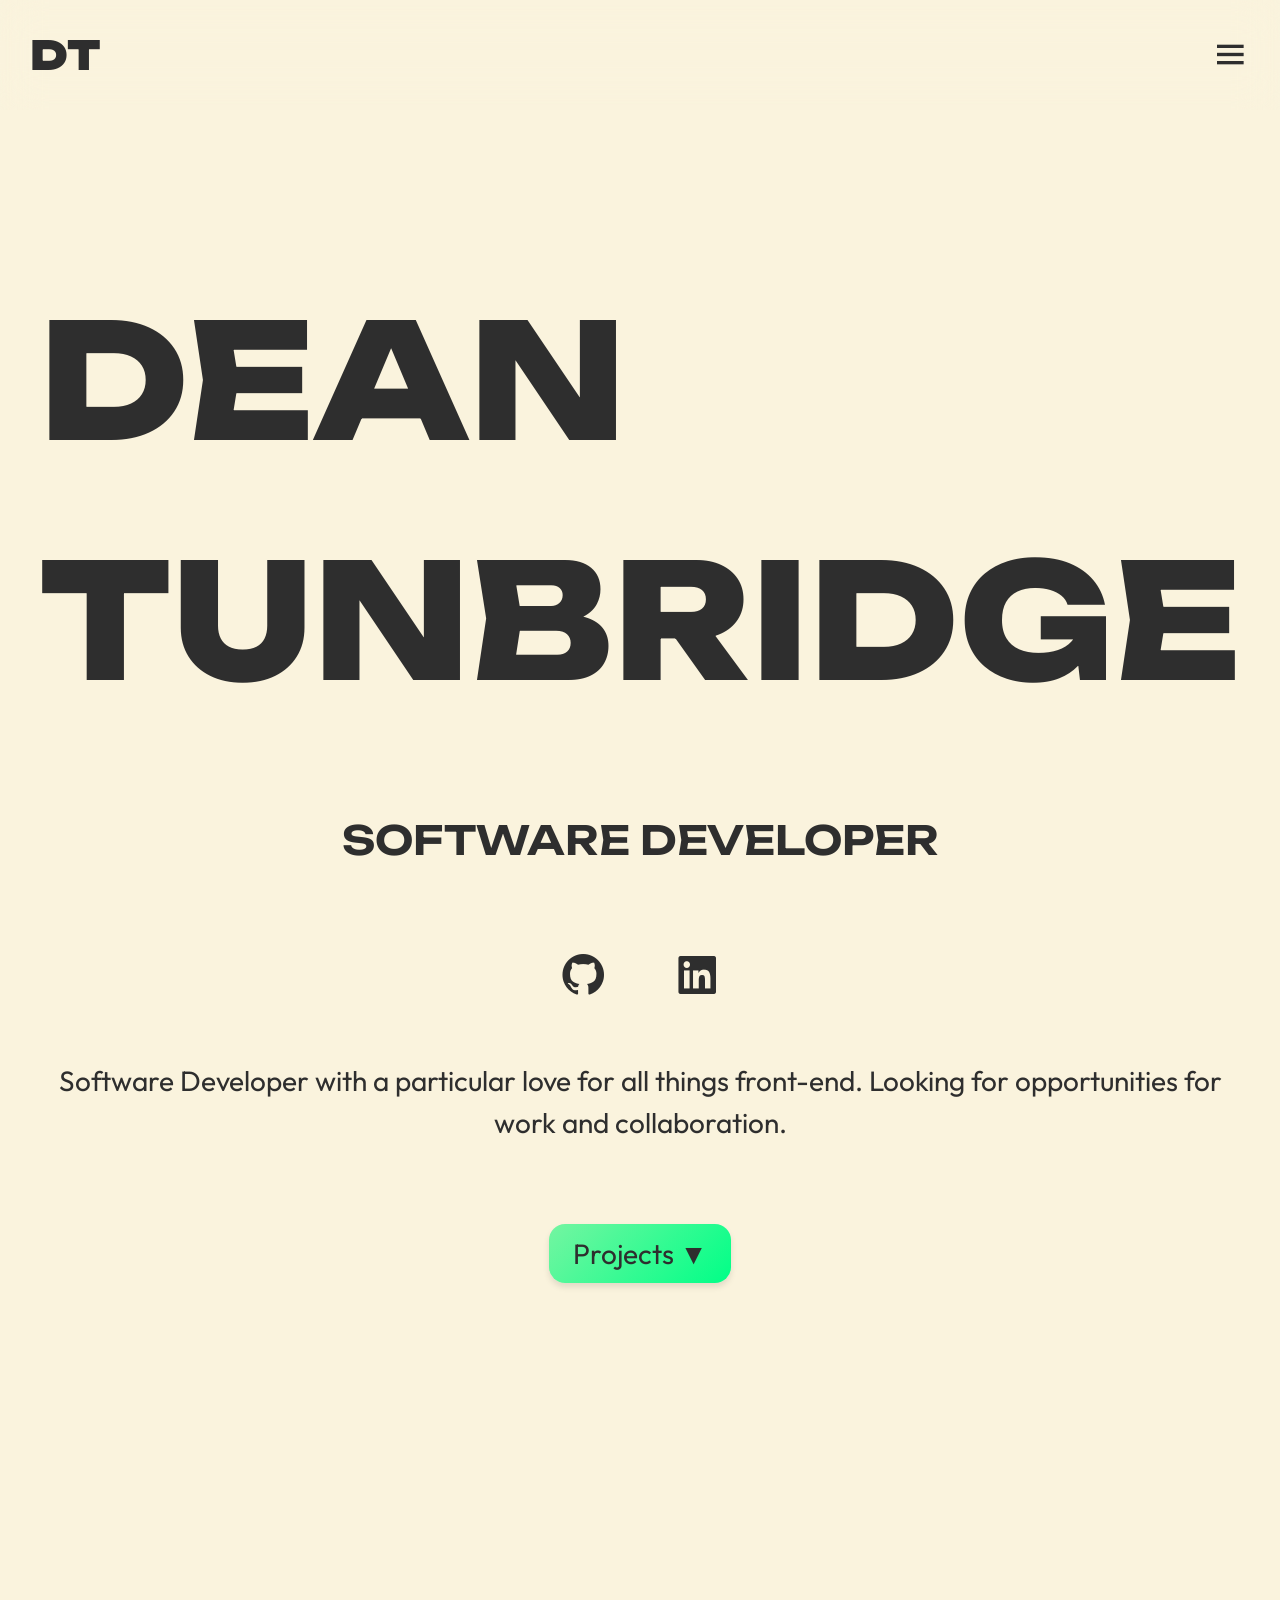
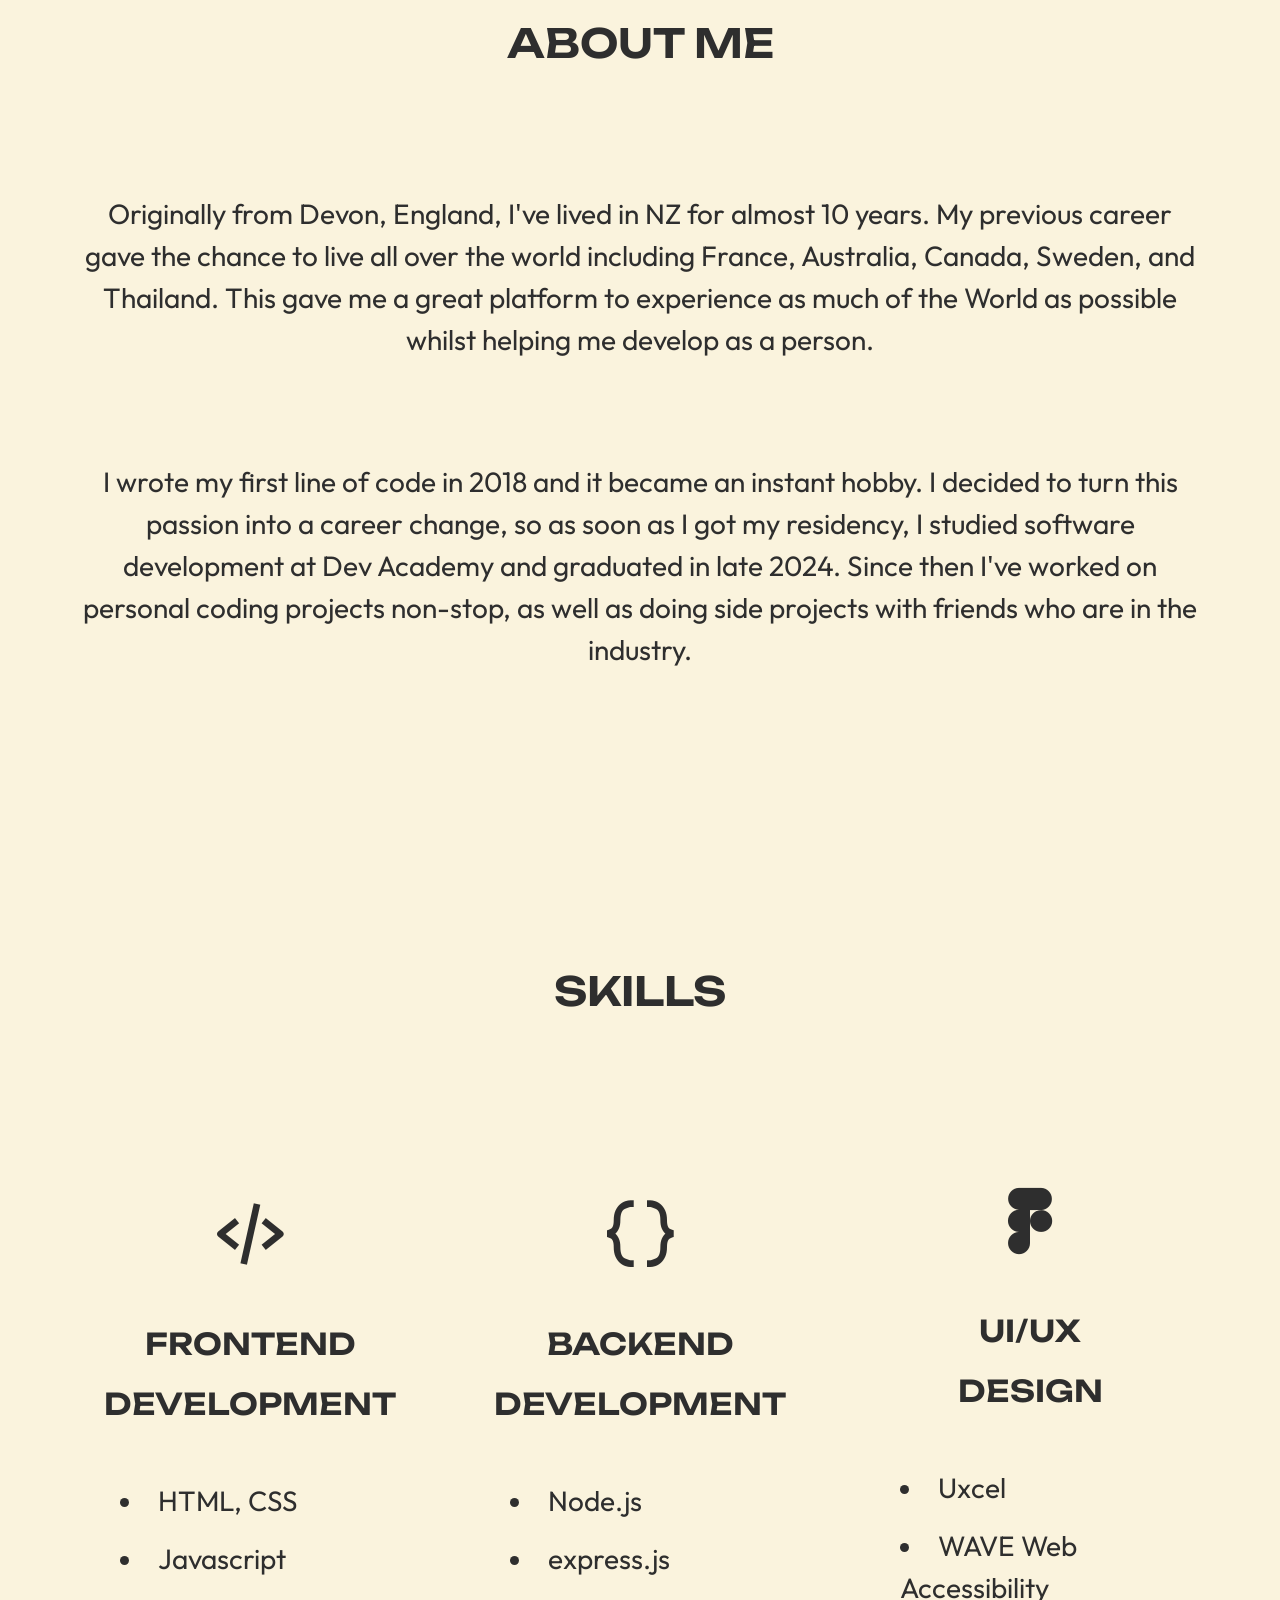
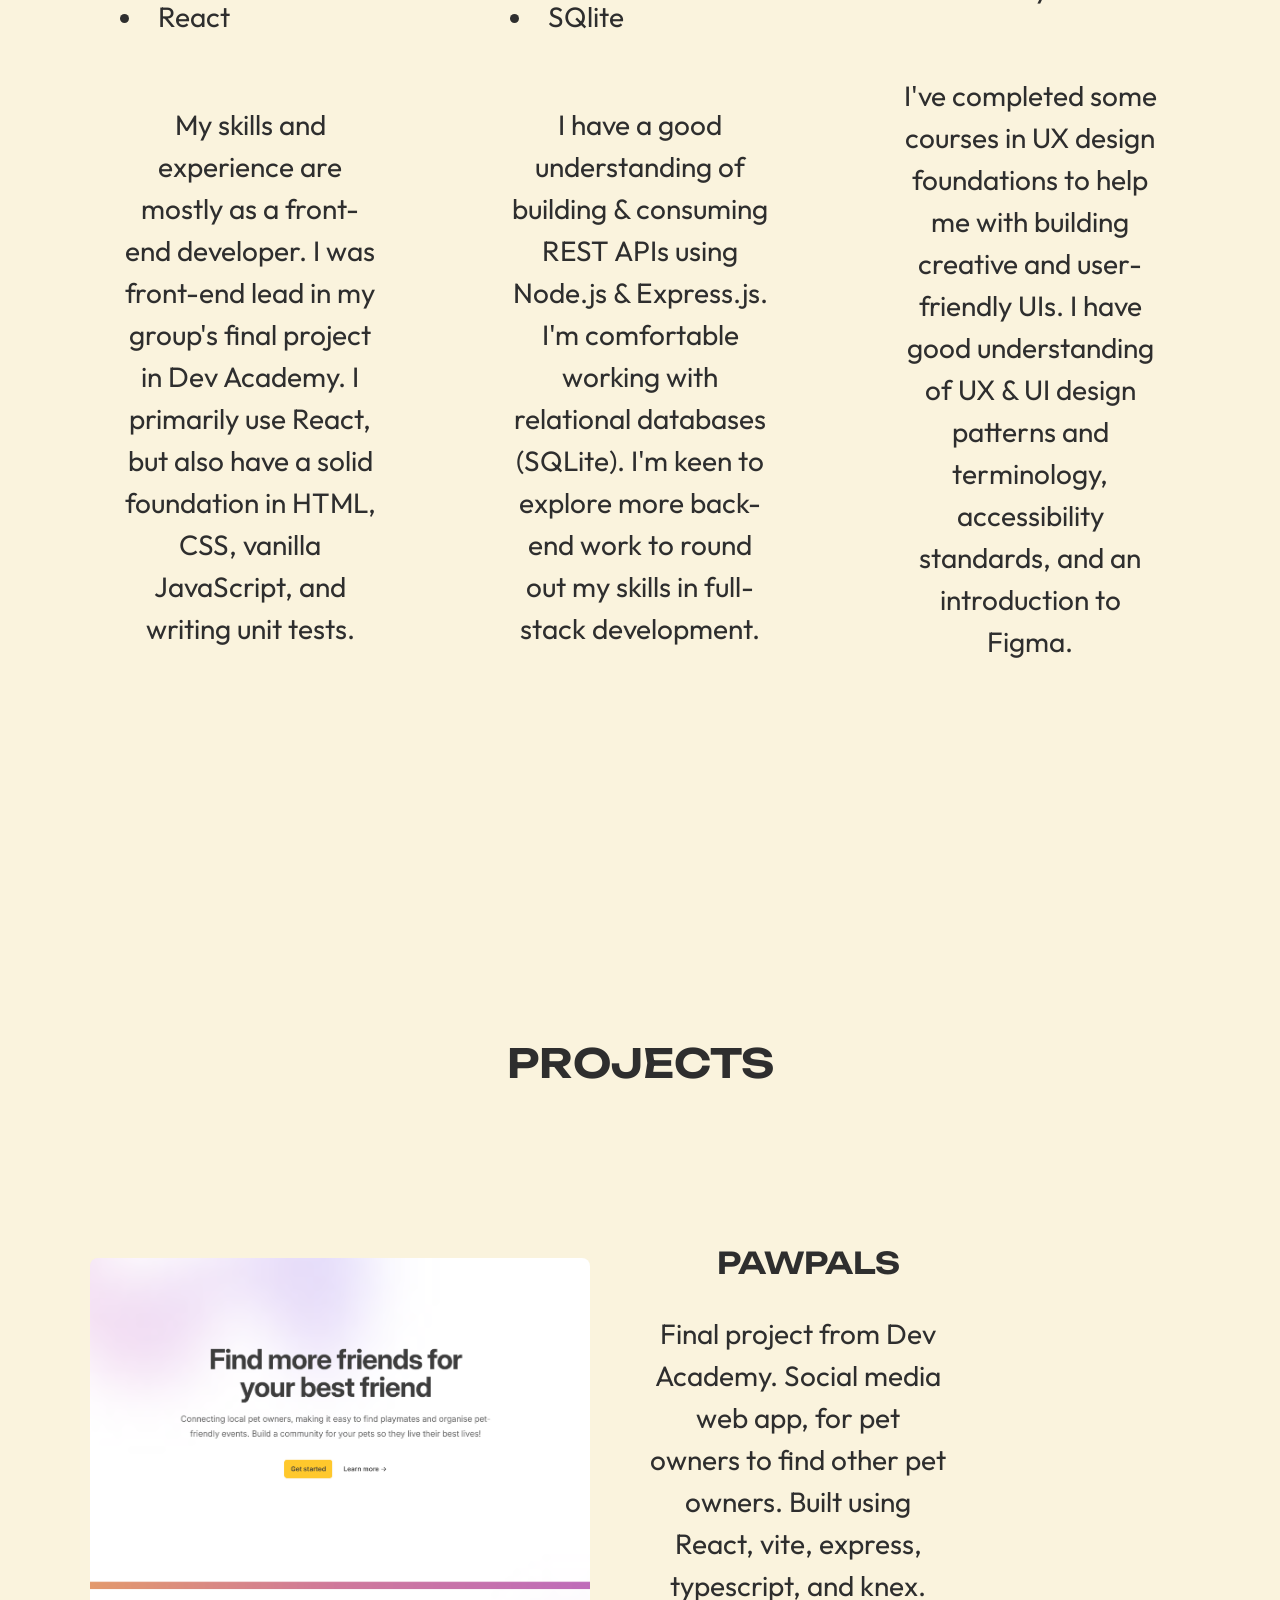
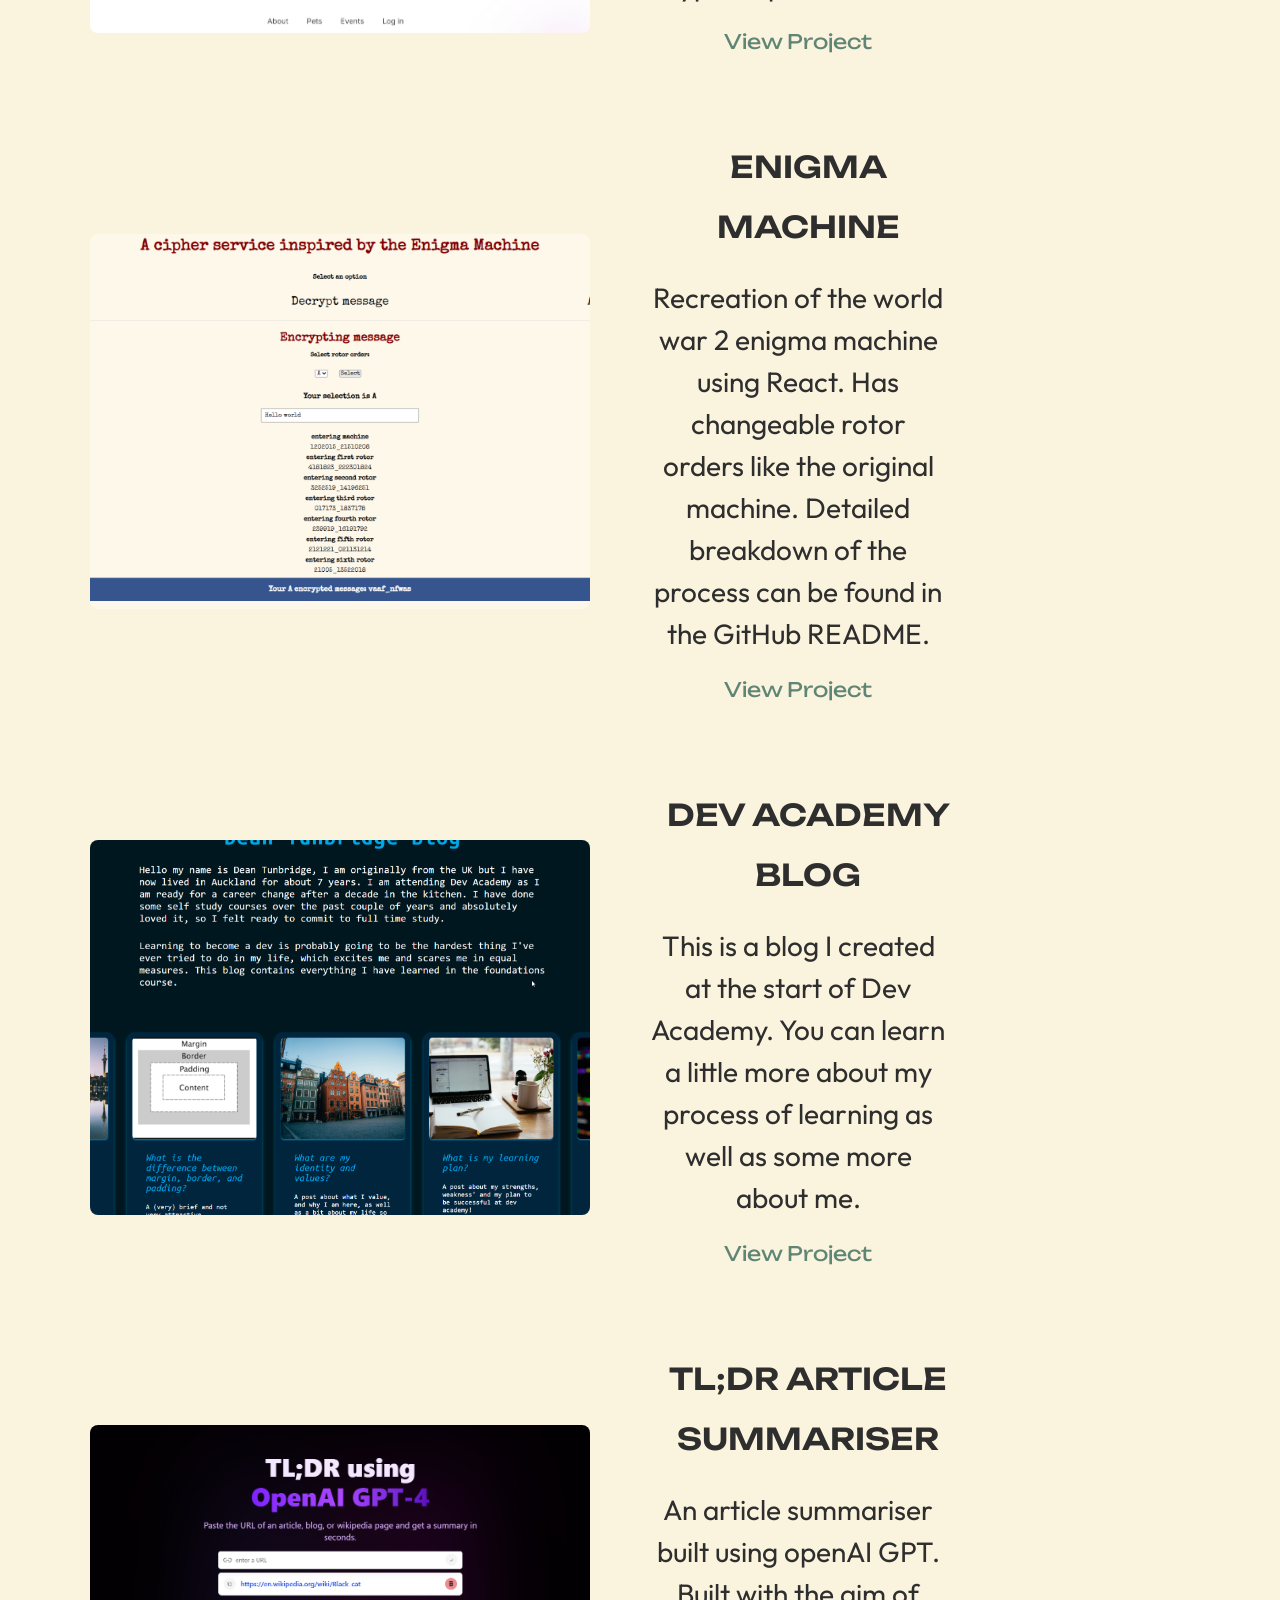
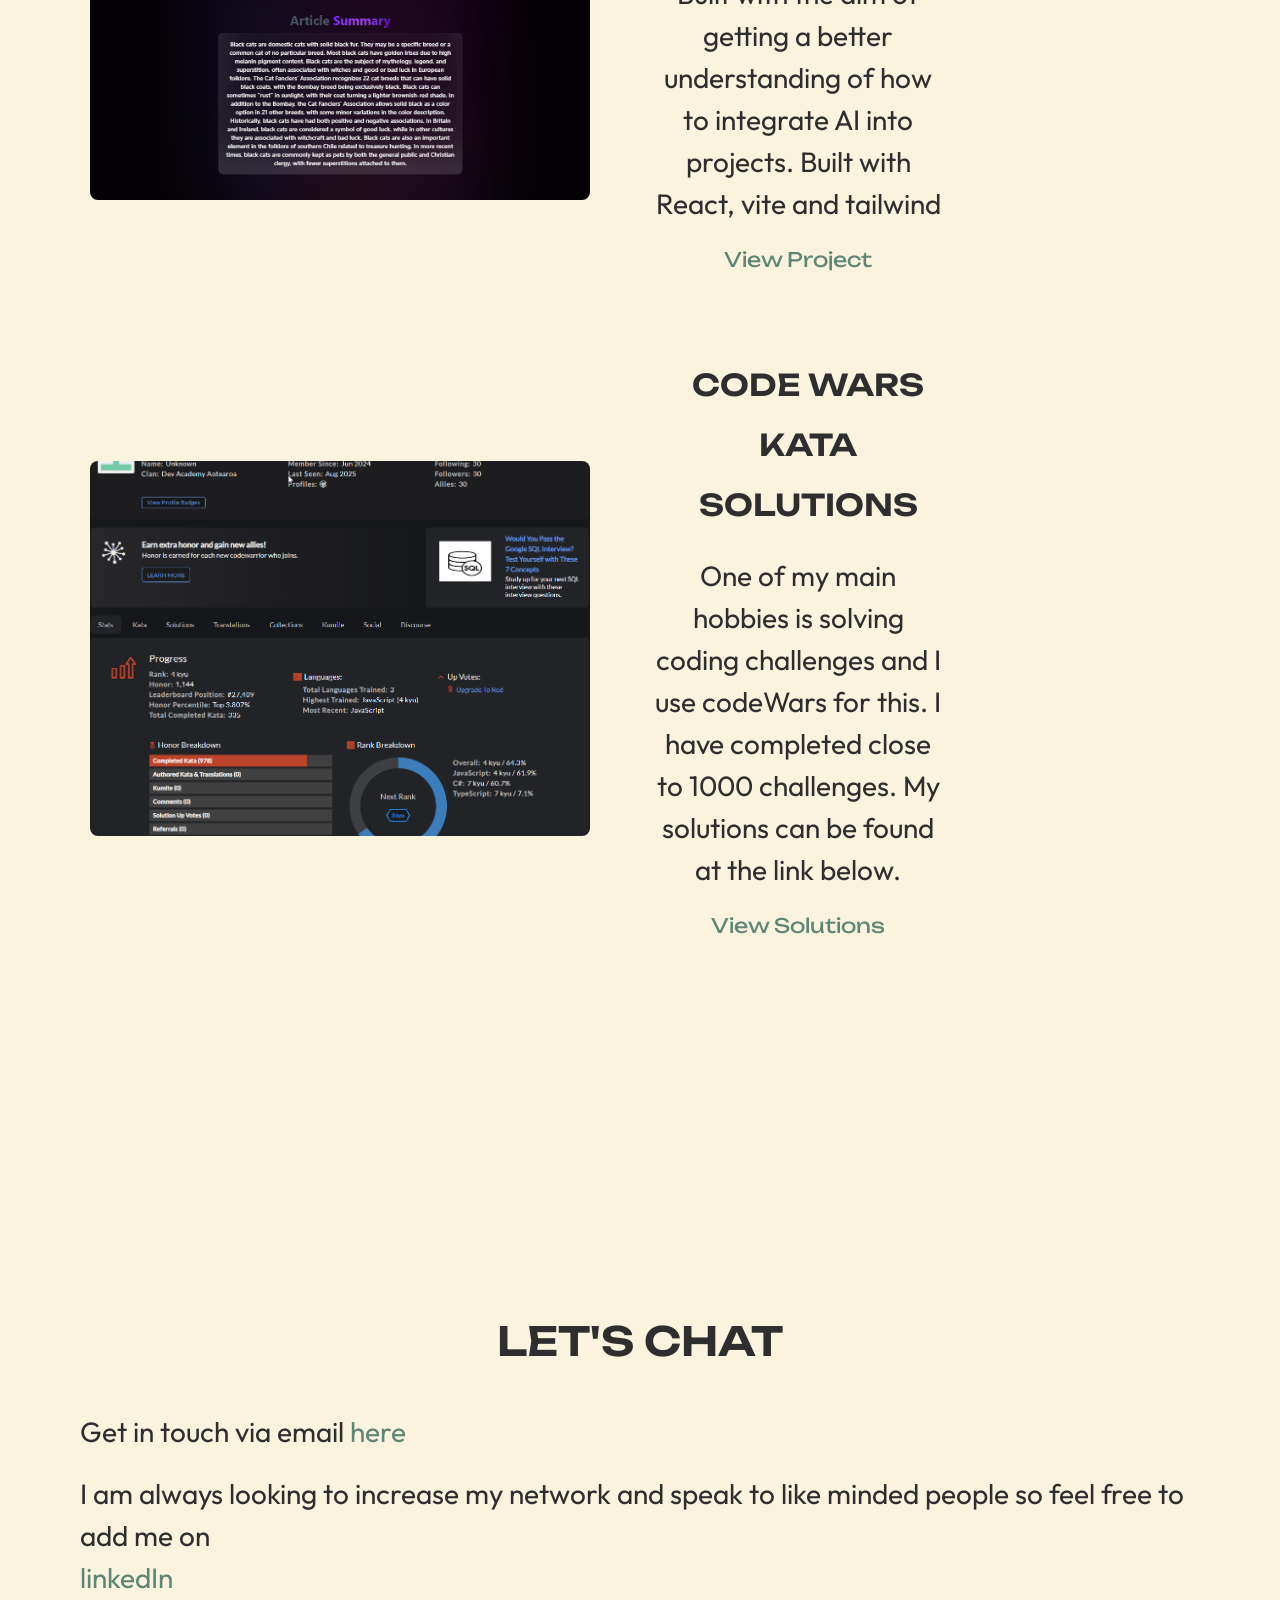
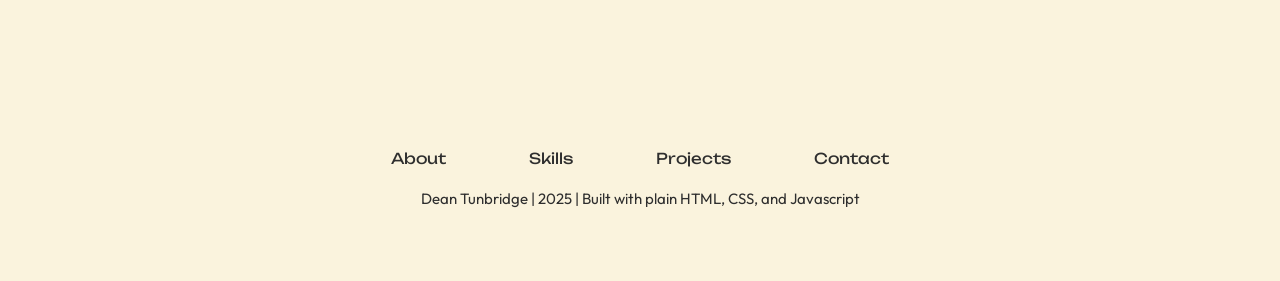
==== commit d4004645: "fix aligmnent of skills section" ====
--- a/index.html
+++ b/index.html
@@ -1,4 +1,4 @@
-<!DOCTYPE html>
+<!doctype html>
 <html lang="en">
   <head>
     <meta charset="UTF-8" />
@@ -128,10 +128,9 @@
         <div class="skills-box">
           <div class="skills-info">
             <i class="bx bxl-figma"></i>
-            <h3>UI/UX <br />design</h3>
+            <h3>UI/UX<br />design</h3>
             <ul>
               <li>Uxcel</li>
-              <li>UX Design Certificate</li>
               <li>WAVE Web Accessibility</li>
             </ul>
             <p>
